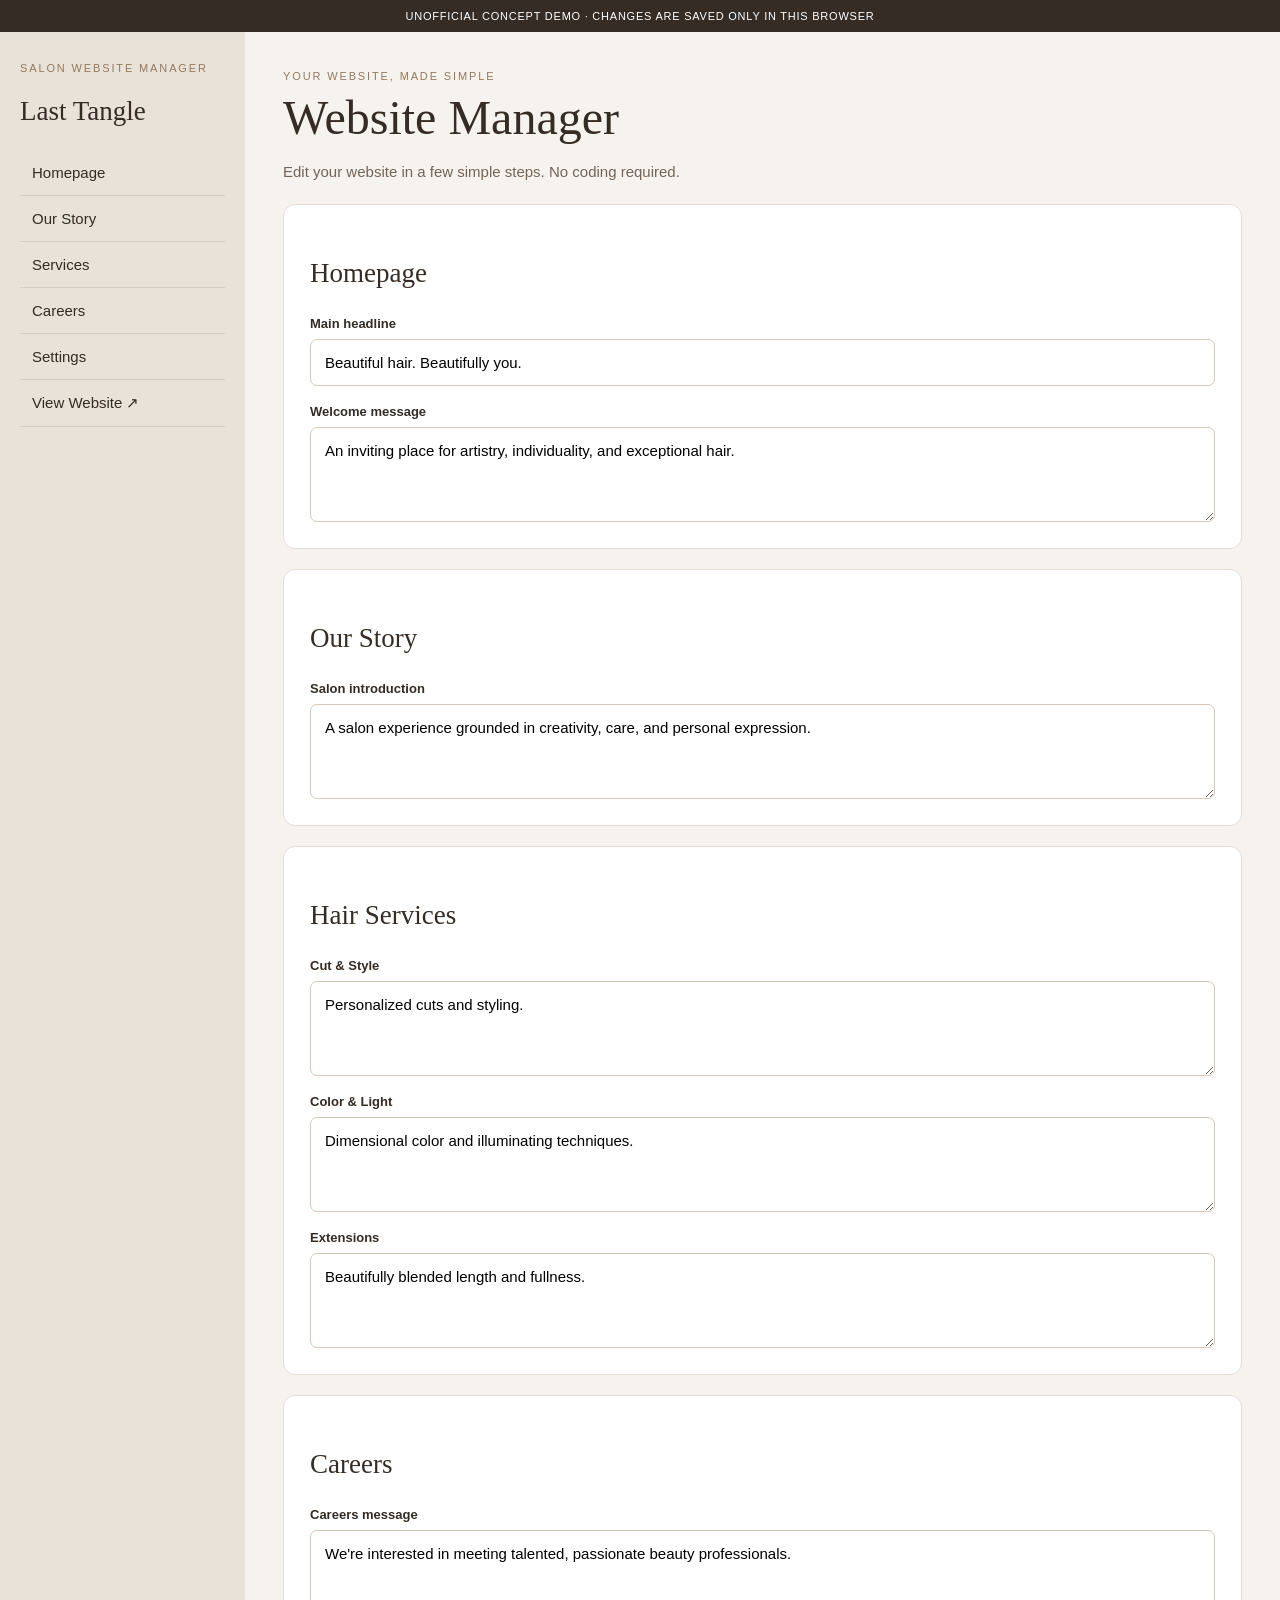
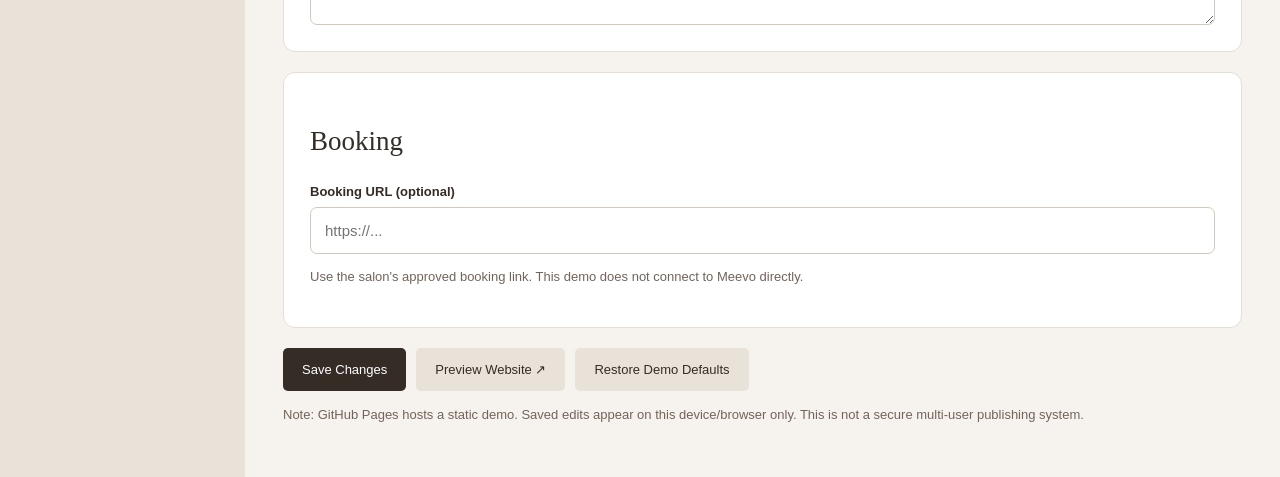
==== dashboard.html @ 89009f9f "Add unofficial Last Tangle concept dashboard.html" ====
<!doctype html><html lang="en"><head><meta charset="utf-8"><meta name="viewport" content="width=device-width,initial-scale=1"><title>Website Manager — Last Tangle Concept</title><style>*{box-sizing:border-box}body{margin:0;background:#f6f3ee;color:#342c25;font:15px Arial,sans-serif}.notice{background:#342c25;color:white;text-align:center;padding:10px;font-size:11px;letter-spacing:.07em}.shell{display:grid;grid-template-columns:245px 1fr;min-height:100vh}aside{background:#e9e2d8;padding:30px 20px}aside h2{font:27px Georgia,serif;font-weight:400}aside a{display:block;padding:14px 12px;color:#342c25;text-decoration:none;border-bottom:1px solid #d7ccbf}main{padding:38px;max-width:1050px;width:100%;margin:auto}h1{font:48px Georgia,serif;font-weight:400;margin:8px 0 12px}h3{font:27px Georgia,serif;font-weight:400}p{line-height:1.6;color:#726459}.eyebrow{font-size:11px;letter-spacing:.17em;text-transform:uppercase;color:#94795e}.card{background:white;padding:26px;margin:20px 0;border:1px solid #e6ded5;border-radius:12px}label{display:block;font-size:13px;font-weight:600;margin:18px 0 8px}input,textarea{display:block;width:100%;border:1px solid #d5c8ba;padding:14px;border-radius:7px;font:15px Arial,sans-serif;background:#fff}textarea{min-height:95px;resize:vertical}button,.btn{border:0;background:#342c25;color:white;padding:14px 19px;border-radius:5px;cursor:pointer;text-decoration:none;display:inline-block;font:13px Arial,sans-serif}button.secondary,.btn.secondary{background:#e9e2d8;color:#342c25}.actions{display:flex;gap:10px;flex-wrap:wrap;margin-top:20px}.status{margin-top:14px;font-size:13px;color:#56724e}.sub{font-size:13px} @media(max-width:750px){.shell{display:block}aside{padding:18px}aside h2{margin:8px 0}aside nav{display:flex;overflow:auto;gap:10px}aside a{white-space:nowrap;border:0;padding:8px}main{padding:24px 16px}h1{font-size:36px}}</style></head><body><div class="notice">UNOFFICIAL CONCEPT DEMO · CHANGES ARE SAVED ONLY IN THIS BROWSER</div><div class="shell"><aside><div class="eyebrow">Salon Website Manager</div><h2>Last Tangle</h2><nav><a href="#home">Homepage</a><a href="#story">Our Story</a><a href="#services">Services</a><a href="#careers">Careers</a><a href="#settings">Settings</a><a href="index.html">View Website ↗</a></nav></aside><main><div class="eyebrow">Your website, made simple</div><h1>Website Manager</h1><p>Edit your website in a few simple steps. No coding required.</p><div class="card" id="home"><h3>Homepage</h3><label for="headline">Main headline</label><input id="headline"><label for="welcome">Welcome message</label><textarea id="welcome"></textarea></div><div class="card" id="story"><h3>Our Story</h3><label for="storyfield">Salon introduction</label><textarea id="storyfield"></textarea></div><div class="card" id="services"><h3>Hair Services</h3><label for="cut">Cut &amp; Style</label><textarea id="cut"></textarea><label for="color">Color &amp; Light</label><textarea id="color"></textarea><label for="extensions">Extensions</label><textarea id="extensions"></textarea></div><div class="card" id="careers"><h3>Careers</h3><label for="careerfield">Careers message</label><textarea id="careerfield"></textarea></div><div class="card" id="settings"><h3>Booking</h3><label for="booking">Booking URL (optional)</label><input id="booking" type="url" placeholder="https://..."><p class="sub">Use the salon's approved booking link. This demo does not connect to Meevo directly.</p></div><div class="actions"><button id="save">Save Changes</button><a class="btn secondary" href="index.html" target="_blank" rel="noopener">Preview Website ↗</a><button class="secondary" id="reset">Restore Demo Defaults</button></div><div class="status" id="status" role="status"></div><p class="sub">Note: GitHub Pages hosts a static demo. Saved edits appear on this device/browser only. This is not a secure multi-user publishing system.</p></main></div><script>const defaults={headline:'Beautiful hair. Beautifully you.',welcome:'An inviting place for artistry, individuality, and exceptional hair.',story:'A salon experience grounded in creativity, care, and personal expression.',cut:'Personalized cuts and styling.',color:'Dimensional color and illuminating techniques.',extensions:'Beautifully blended length and fullness.',careers:"We're interested in meeting talented, passionate beauty professionals.",booking:''};const ids={headline:'headline',welcome:'welcome',story:'storyfield',cut:'cut',color:'color',extensions:'extensions',careers:'careerfield',booking:'booking'};let data;try{data={...defaults,...JSON.parse(localStorage.getItem('lt-concept-v1')||'{}')}}catch(e){data=defaults}function fill(){for(const [k,id] of Object.entries(ids))document.getElementById(id).value=data[k]||''}fill();document.getElementById('save').onclick=()=>{for(const [k,id] of Object.entries(ids))data[k]=document.getElementById(id).value;try{localStorage.setItem('lt-concept-v1',JSON.stringify(data));document.getElementById('status').textContent='Saved on this device. Open Preview Website to see your changes.'}catch(e){document.getElementById('status').textContent='Unable to save: browser storage may be disabled.'}};document.getElementById('reset').onclick=()=>{if(confirm('Restore the original demo text?')){data={...defaults};localStorage.removeItem('lt-concept-v1');fill();document.getElementById('status').textContent='Demo defaults restored.'}}</script></body></html>
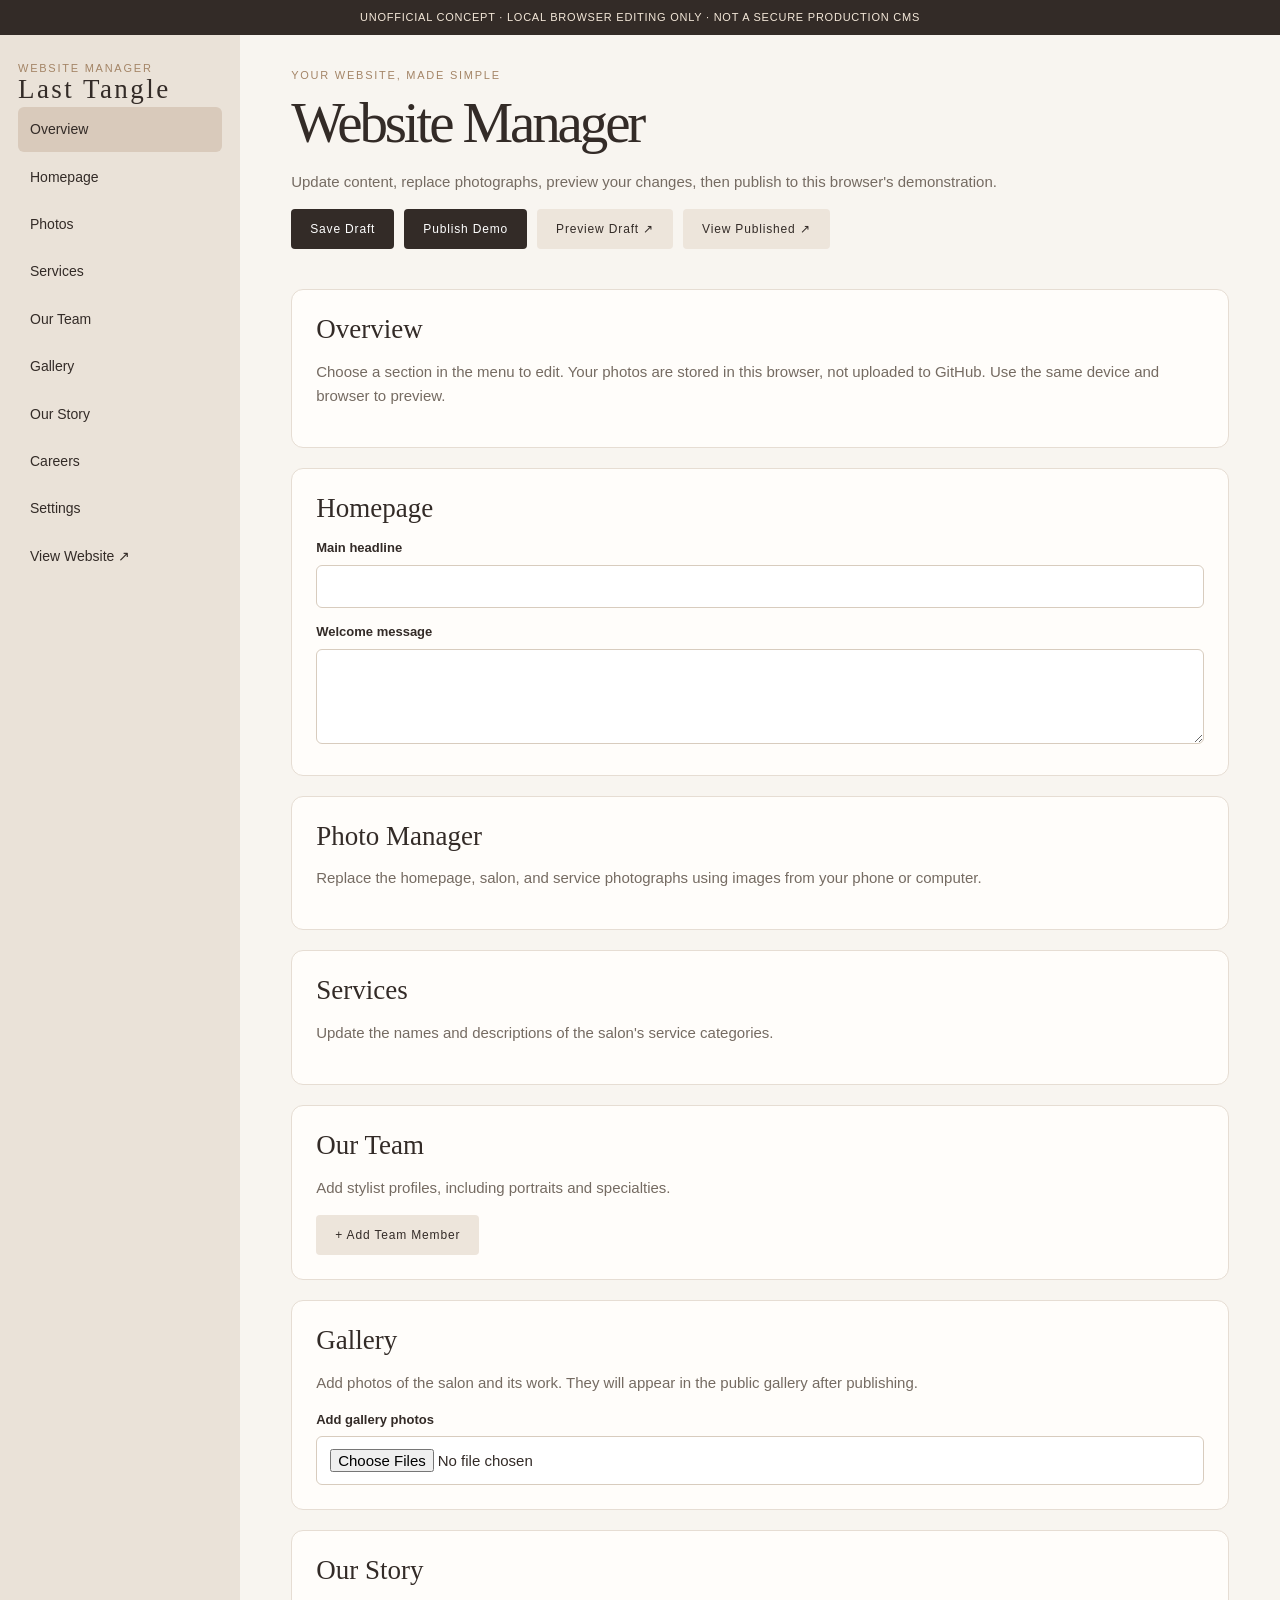
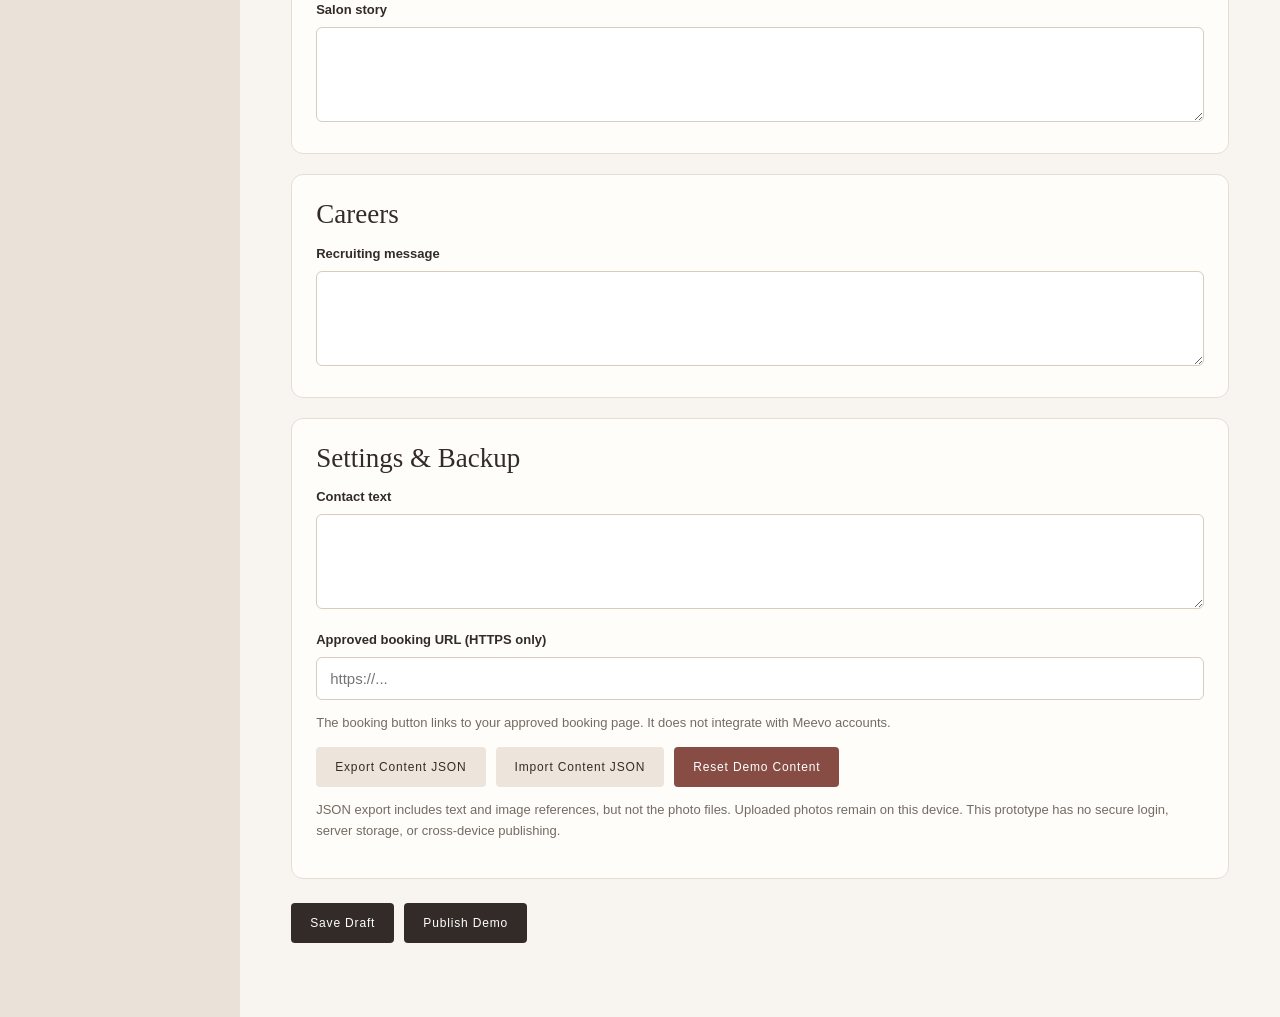
==== commit 6f6e27a8: "Build full website manager interface" ====
--- a/dashboard.html
+++ b/dashboard.html
@@ -1 +1 @@
-<!doctype html><html lang="en"><head><meta charset="utf-8"><meta name="viewport" content="width=device-width,initial-scale=1"><title>Website Manager — Last Tangle Concept</title><style>*{box-sizing:border-box}body{margin:0;background:#f6f3ee;color:#342c25;font:15px Arial,sans-serif}.notice{background:#342c25;color:white;text-align:center;padding:10px;font-size:11px;letter-spacing:.07em}.shell{display:grid;grid-template-columns:245px 1fr;min-height:100vh}aside{background:#e9e2d8;padding:30px 20px}aside h2{font:27px Georgia,serif;font-weight:400}aside a{display:block;padding:14px 12px;color:#342c25;text-decoration:none;border-bottom:1px solid #d7ccbf}main{padding:38px;max-width:1050px;width:100%;margin:auto}h1{font:48px Georgia,serif;font-weight:400;margin:8px 0 12px}h3{font:27px Georgia,serif;font-weight:400}p{line-height:1.6;color:#726459}.eyebrow{font-size:11px;letter-spacing:.17em;text-transform:uppercase;color:#94795e}.card{background:white;padding:26px;margin:20px 0;border:1px solid #e6ded5;border-radius:12px}label{display:block;font-size:13px;font-weight:600;margin:18px 0 8px}input,textarea{display:block;width:100%;border:1px solid #d5c8ba;padding:14px;border-radius:7px;font:15px Arial,sans-serif;background:#fff}textarea{min-height:95px;resize:vertical}button,.btn{border:0;background:#342c25;color:white;padding:14px 19px;border-radius:5px;cursor:pointer;text-decoration:none;display:inline-block;font:13px Arial,sans-serif}button.secondary,.btn.secondary{background:#e9e2d8;color:#342c25}.actions{display:flex;gap:10px;flex-wrap:wrap;margin-top:20px}.status{margin-top:14px;font-size:13px;color:#56724e}.sub{font-size:13px} @media(max-width:750px){.shell{display:block}aside{padding:18px}aside h2{margin:8px 0}aside nav{display:flex;overflow:auto;gap:10px}aside a{white-space:nowrap;border:0;padding:8px}main{padding:24px 16px}h1{font-size:36px}}</style></head><body><div class="notice">UNOFFICIAL CONCEPT DEMO · CHANGES ARE SAVED ONLY IN THIS BROWSER</div><div class="shell"><aside><div class="eyebrow">Salon Website Manager</div><h2>Last Tangle</h2><nav><a href="#home">Homepage</a><a href="#story">Our Story</a><a href="#services">Services</a><a href="#careers">Careers</a><a href="#settings">Settings</a><a href="index.html">View Website ↗</a></nav></aside><main><div class="eyebrow">Your website, made simple</div><h1>Website Manager</h1><p>Edit your website in a few simple steps. No coding required.</p><div class="card" id="home"><h3>Homepage</h3><label for="headline">Main headline</label><input id="headline"><label for="welcome">Welcome message</label><textarea id="welcome"></textarea></div><div class="card" id="story"><h3>Our Story</h3><label for="storyfield">Salon introduction</label><textarea id="storyfield"></textarea></div><div class="card" id="services"><h3>Hair Services</h3><label for="cut">Cut &amp; Style</label><textarea id="cut"></textarea><label for="color">Color &amp; Light</label><textarea id="color"></textarea><label for="extensions">Extensions</label><textarea id="extensions"></textarea></div><div class="card" id="careers"><h3>Careers</h3><label for="careerfield">Careers message</label><textarea id="careerfield"></textarea></div><div class="card" id="settings"><h3>Booking</h3><label for="booking">Booking URL (optional)</label><input id="booking" type="url" placeholder="https://..."><p class="sub">Use the salon's approved booking link. This demo does not connect to Meevo directly.</p></div><div class="actions"><button id="save">Save Changes</button><a class="btn secondary" href="index.html" target="_blank" rel="noopener">Preview Website ↗</a><button class="secondary" id="reset">Restore Demo Defaults</button></div><div class="status" id="status" role="status"></div><p class="sub">Note: GitHub Pages hosts a static demo. Saved edits appear on this device/browser only. This is not a secure multi-user publishing system.</p></main></div><script>const defaults={headline:'Beautiful hair. Beautifully you.',welcome:'An inviting place for artistry, individuality, and exceptional hair.',story:'A salon experience grounded in creativity, care, and personal expression.',cut:'Personalized cuts and styling.',color:'Dimensional color and illuminating techniques.',extensions:'Beautifully blended length and fullness.',careers:"We're interested in meeting talented, passionate beauty professionals.",booking:''};const ids={headline:'headline',welcome:'welcome',story:'storyfield',cut:'cut',color:'color',extensions:'extensions',careers:'careerfield',booking:'booking'};let data;try{data={...defaults,...JSON.parse(localStorage.getItem('lt-concept-v1')||'{}')}}catch(e){data=defaults}function fill(){for(const [k,id] of Object.entries(ids))document.getElementById(id).value=data[k]||''}fill();document.getElementById('save').onclick=()=>{for(const [k,id] of Object.entries(ids))data[k]=document.getElementById(id).value;try{localStorage.setItem('lt-concept-v1',JSON.stringify(data));document.getElementById('status').textContent='Saved on this device. Open Preview Website to see your changes.'}catch(e){document.getElementById('status').textContent='Unable to save: browser storage may be disabled.'}};document.getElementById('reset').onclick=()=>{if(confirm('Restore the original demo text?')){data={...defaults};localStorage.removeItem('lt-concept-v1');fill();document.getElementById('status').textContent='Demo defaults restored.'}}</script></body></html>+<!doctype html><html lang="en"><head><meta charset="utf-8"><meta name="viewport" content="width=device-width,initial-scale=1"><title>Salon Website Manager — Unofficial Concept</title><link rel="stylesheet" href="styles.css"></head><body><div class="notice">UNOFFICIAL CONCEPT · LOCAL BROWSER EDITING ONLY · NOT A SECURE PRODUCTION CMS</div><div class="app"><aside class="sidebar"><div class="tag">Website Manager</div><div class="brand">Last Tangle</div><nav id="nav"><a href="#overview" class="active">Overview</a><a href="#homepage">Homepage</a><a href="#photos">Photos</a><a href="#services">Services</a><a href="#team">Our Team</a><a href="#gallery">Gallery</a><a href="#story">Our Story</a><a href="#careers">Careers</a><a href="#settings">Settings</a><a href="index.html">View Website ↗</a></nav></aside><main class="workspace"><div class="tag">Your website, made simple</div><h1 style="font-size:clamp(34px,5vw,57px);margin:10px 0">Website Manager</h1><p>Update content, replace photographs, preview your changes, then publish to this browser's demonstration.</p><div class="toolbar"><button id="save">Save Draft</button><button id="publish">Publish Demo</button><a class="btn light" href="index.html?draft=1" target="_blank" rel="noopener">Preview Draft ↗</a><a class="btn light" href="index.html" target="_blank" rel="noopener">View Published ↗</a></div><div id="status" class="status" role="status" aria-live="polite"></div><section id="overview" class="panel"><h3>Overview</h3><p>Choose a section in the menu to edit. Your photos are stored in this browser, not uploaded to GitHub. Use the same device and browser to preview.</p><div class="toolbar"><span class="tag" id="teamcount"></span><span class="tag" id="gallerycount"></span><span class="tag" id="photocount"></span></div></section><section id="homepage" class="panel"><h3>Homepage</h3><label for="headline">Main headline</label><input id="headline"><label for="welcome">Welcome message</label><textarea id="welcome"></textarea></section><section id="photos" class="panel"><h3>Photo Manager</h3><p>Replace the homepage, salon, and service photographs using images from your phone or computer.</p><div id="photo-slots" class="photo-grid"></div></section><section id="services" class="panel"><h3>Services</h3><p>Update the names and descriptions of the salon's service categories.</p><div id="service-editor"></div></section><section id="team" class="panel"><h3>Our Team</h3><p>Add stylist profiles, including portraits and specialties.</p><div id="team-editor"></div><button class="light" id="addteam">+ Add Team Member</button></section><section id="gallery" class="panel"><h3>Gallery</h3><p>Add photos of the salon and its work. They will appear in the public gallery after publishing.</p><div id="gallery-editor"></div><label for="galleryupload">Add gallery photos</label><input id="galleryupload" type="file" accept="image/*" multiple></section><section id="story" class="panel"><h3>Our Story</h3><label for="storyfield">Salon story</label><textarea id="storyfield"></textarea></section><section id="careers" class="panel"><h3>Careers</h3><label for="careerfield">Recruiting message</label><textarea id="careerfield"></textarea></section><section id="settings" class="panel"><h3>Settings &amp; Backup</h3><label for="contact">Contact text</label><textarea id="contact"></textarea><label for="booking">Approved booking URL (HTTPS only)</label><input id="booking" type="url" placeholder="https://..."><p class="muted">The booking button links to your approved booking page. It does not integrate with Meevo accounts.</p><div class="toolbar"><button class="light" id="export">Export Content JSON</button><label for="importfile" style="margin:0" class="btn light">Import Content JSON</label><input id="importfile" type="file" accept=".json,application/json" style="display:none"><button class="danger" id="reset">Reset Demo Content</button></div><p class="muted">JSON export includes text and image references, but not the photo files. Uploaded photos remain on this device. This prototype has no secure login, server storage, or cross-device publishing.</p></section><div class="toolbar" style="margin:24px 0 40px"><button id="savebottom">Save Draft</button><button id="publishbottom">Publish Demo</button></div></main></div><script src="site-data.js"></script><script src="dashboard-app.js"></script></body></html>
--- a/styles.css
+++ b/styles.css
@@ -0,0 +1 @@
+:root{--ink:#332b27;--muted:#756b62;--bg:#f8f5f0;--paper:#fffdfa;--line:#e6ddd3;--bronze:#a48567}*{box-sizing:border-box}body{margin:0;background:var(--bg);color:var(--ink);font:15px/1.6 Arial,sans-serif}h1,h2,h3,.brand{font-family:Georgia,serif;font-weight:400;line-height:1.14}h1{font-size:clamp(40px,7vw,86px);letter-spacing:-.055em}h2{font-size:clamp(32px,5vw,55px);letter-spacing:-.04em}h3{font-size:27px}p{color:var(--muted)}a{color:inherit}.tag{font:11px Arial,sans-serif;letter-spacing:.16em;text-transform:uppercase;color:var(--bronze)}.notice{background:var(--ink);color:#f4e8d9;text-align:center;padding:9px 15px;font:11px/1.5 Arial,sans-serif;letter-spacing:.07em}.btn,button{border:0;border-radius:4px;background:var(--ink);color:white;padding:13px 19px;font:12px Arial,sans-serif;letter-spacing:.07em;cursor:pointer;text-decoration:none;display:inline-block}.btn.light,button.light{background:#ede5db;color:var(--ink)}button.danger{background:#874d45}button:focus-visible,a:focus-visible,input:focus-visible,textarea:focus-visible{outline:3px solid #b48c65;outline-offset:2px}input,textarea,select{width:100%;border:1px solid #d8ccbe;border-radius:6px;padding:12px 13px;background:#fff;color:var(--ink);font:15px Arial,sans-serif}textarea{min-height:95px;resize:vertical}label{display:block;font-weight:600;font-size:13px;margin:14px 0 6px}.sitehead{display:flex;justify-content:space-between;align-items:center;padding:21px 6%;gap:18px;border-bottom:1px solid var(--line)}.brand{font-size:27px;letter-spacing:.09em;text-decoration:none}.sitehead nav{display:flex;gap:19px;flex-wrap:wrap;font-size:12px}.sitehead nav a{text-decoration:none}.hero{min-height:560px;position:relative;display:flex;align-items:center;justify-content:center;text-align:center;padding:70px 7%;background:linear-gradient(120deg,#dfd2c1,#f4ede4)}.hero.hasphoto{color:white;background-position:center;background-size:cover}.hero.hasphoto:before{content:'';position:absolute;inset:0;background:#0006}.hero-inner{position:relative;z-index:1;max-width:850px}.hero.hasphoto p,.hero.hasphoto .tag{color:white}.hero p{max-width:600px;margin:0 auto 28px}.site-section{padding:75px 8%}.site-section.alt{background:#eee7de}.service-grid,.team-grid,.gallery-grid{display:grid;grid-template-columns:repeat(3,minmax(0,1fr));gap:20px;margin-top:30px}.service,.person,.gallerypic{background:#eee5db;overflow:hidden}.service img,.person img,.gallerypic img{display:block;width:100%;height:280px;object-fit:cover}.service .body,.person .body{padding:24px}.service h3,.person h3{margin:0 0 10px}.gallerypic img{height:230px}.empty-photo{height:280px;display:grid;place-items:center;background:linear-gradient(135deg,#e7dcd0,#d5c6b6);font-family:Georgia,serif;font-size:23px;color:#6d5c4b}.foot{background:var(--ink);color:white;padding:40px 8%;display:flex;justify-content:space-between;gap:25px;flex-wrap:wrap}.foot p{color:#e0d4c6}.app{display:grid;grid-template-columns:240px minmax(0,1fr);min-height:100vh}.sidebar{background:#eae2d8;padding:27px 18px}.sidebar nav a{display:block;padding:11px 12px;text-decoration:none;border-radius:6px;margin:3px 0;font-size:14px}.sidebar nav a:hover,.sidebar nav a.active{background:#d9cabb}.workspace{padding:34px clamp(16px,4vw,55px);max-width:1100px;width:100%;margin:auto}.panel{background:var(--paper);border:1px solid var(--line);border-radius:12px;padding:24px;margin:20px 0}.panel h3{margin:0 0 14px}.muted{font-size:13px;color:var(--muted)}.formgrid{display:grid;grid-template-columns:repeat(2,minmax(0,1fr));gap:0 18px}.toolbar{display:flex;flex-wrap:wrap;gap:10px;align-items:center}.photo-grid{display:grid;grid-template-columns:repeat(2,minmax(0,1fr));gap:18px}.photo-slot{border:1px solid var(--line);border-radius:9px;padding:14px}.photo-slot img{width:100%;height:160px;object-fit:cover;border-radius:5px}.photo-slot .placeholder{height:160px;display:grid;place-items:center;background:#eee6dd;border-radius:5px;color:var(--muted)}.photo-slot input[type=file]{font-size:12px;padding:8px}.item{border:1px solid var(--line);border-radius:8px;padding:16px;margin:12px 0}.status{font-size:13px;min-height:20px;color:#396747}.tabs{display:flex;gap:9px;flex-wrap:wrap;margin:20px 0}.tabs button{background:#e8dfd4;color:var(--ink)}.tabs button.active{background:var(--ink);color:white}.hidden{display:none!important}.previewbar{padding:10px;text-align:center;background:#e9d7bc;font:12px Arial,sans-serif}.checkboxrow{display:flex;align-items:center;gap:8px}.checkboxrow input{width:auto}@media(max-width:750px){.app{display:block}.sidebar{padding:14px}.sidebar .brand{font-size:22px}.sidebar nav{display:flex;overflow:auto;gap:3px}.sidebar nav a{white-space:nowrap;font-size:12px}.workspace{padding:22px 15px}.formgrid,.photo-grid,.service-grid,.team-grid,.gallery-grid{grid-template-columns:1fr}.sitehead{align-items:flex-start;flex-direction:column}.hero{min-height:470px}.site-section{padding:50px 6%}}
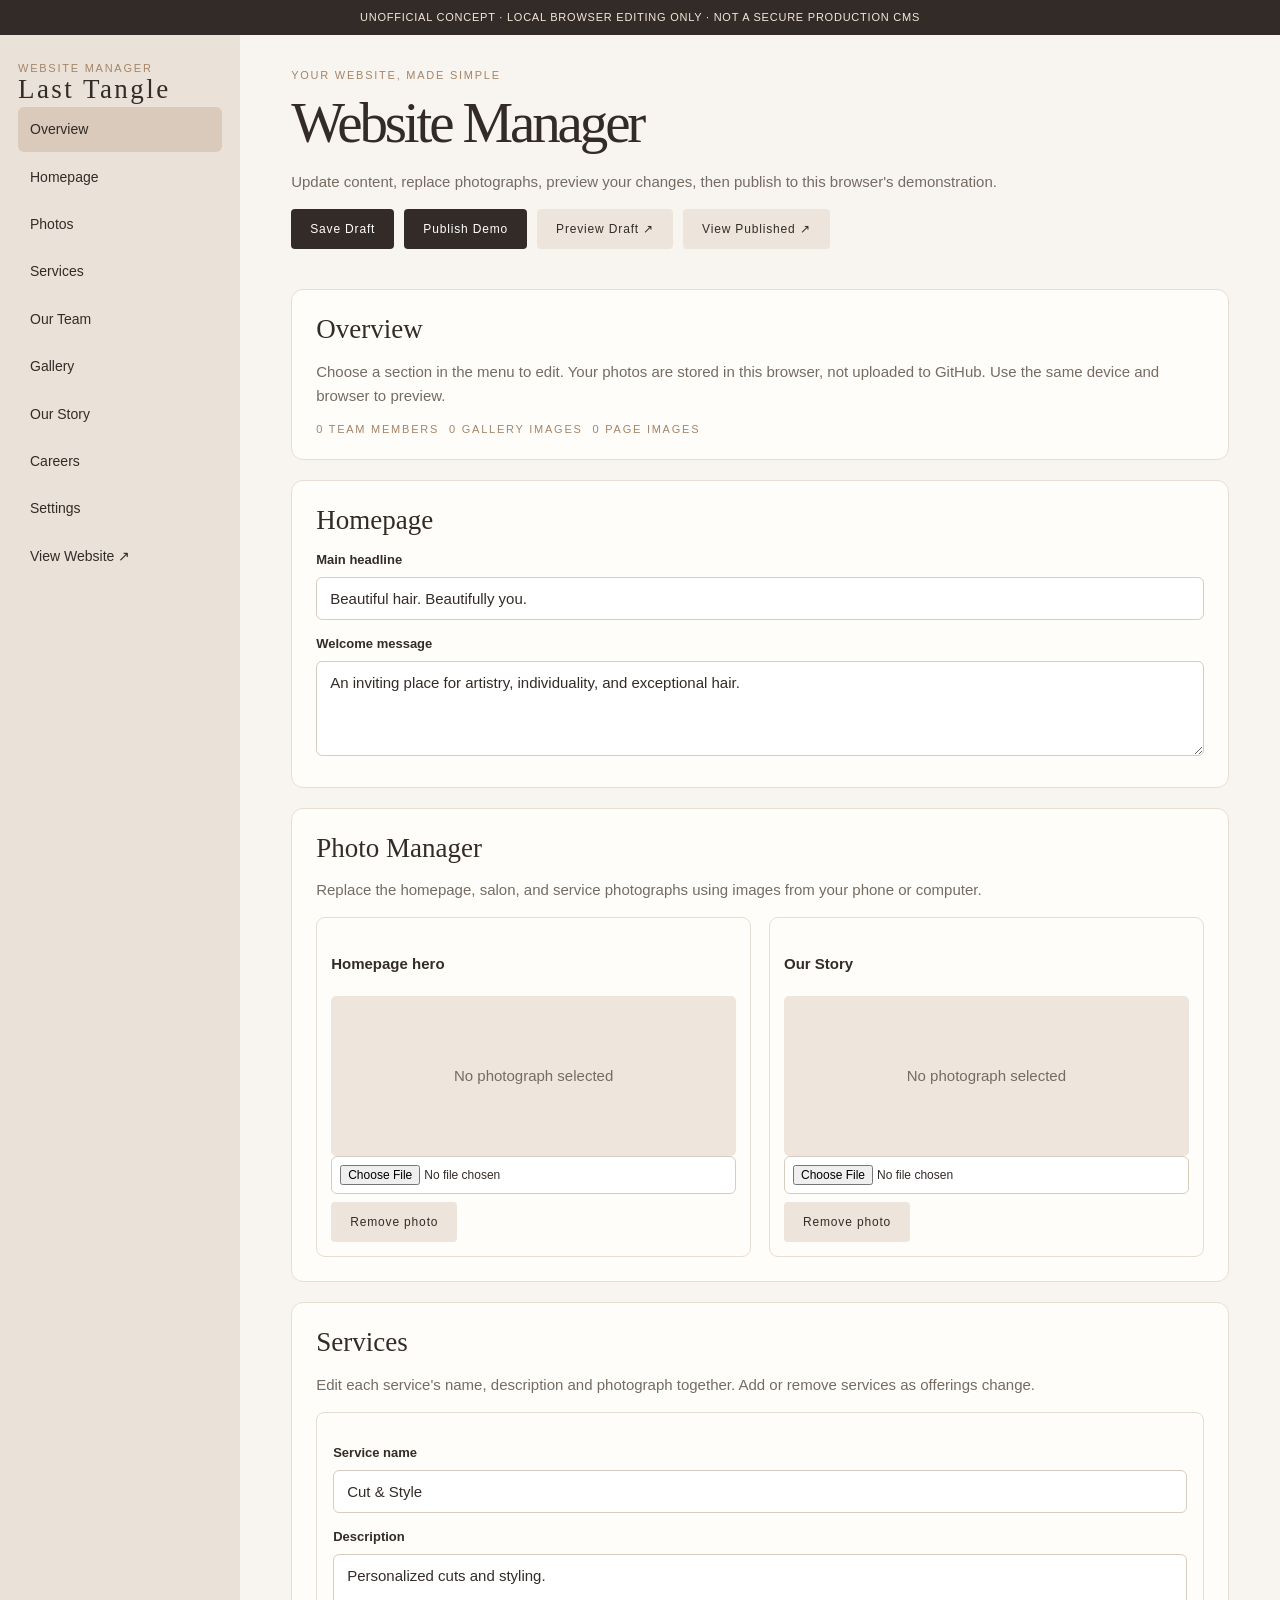
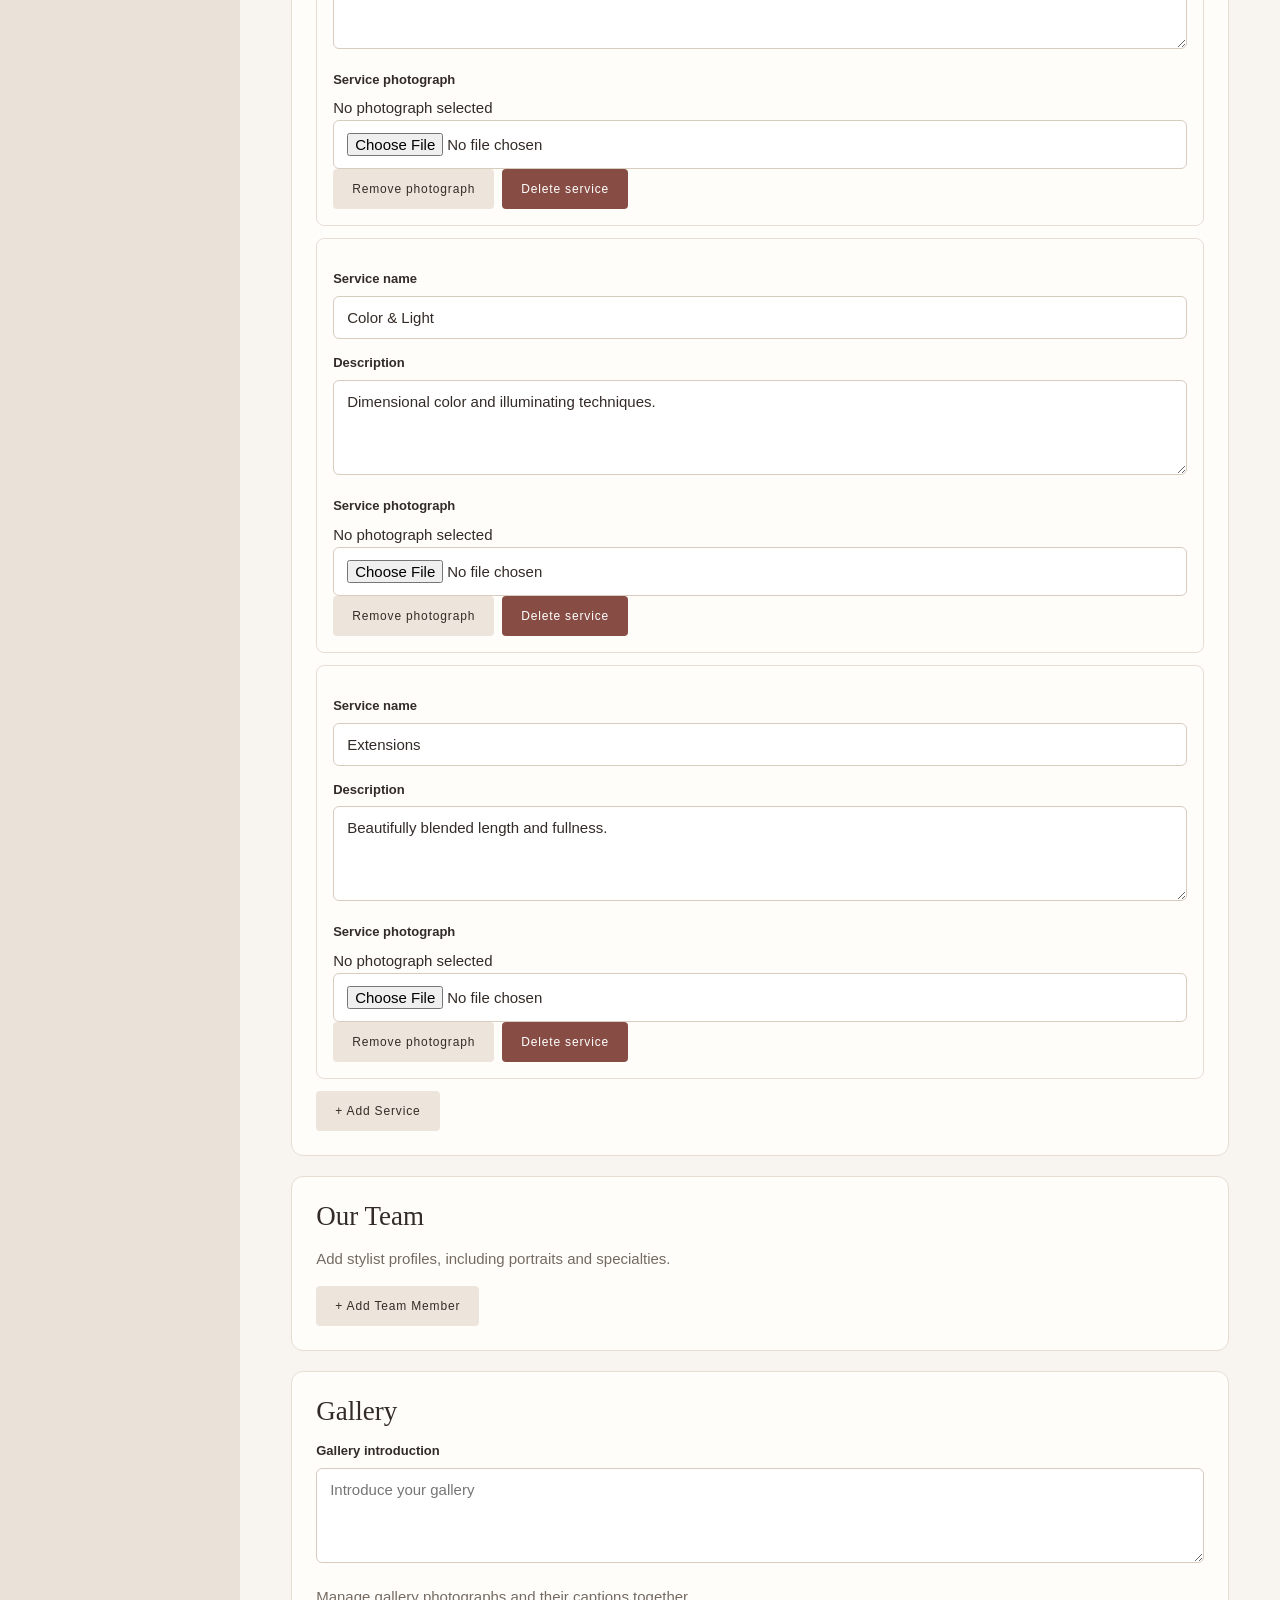
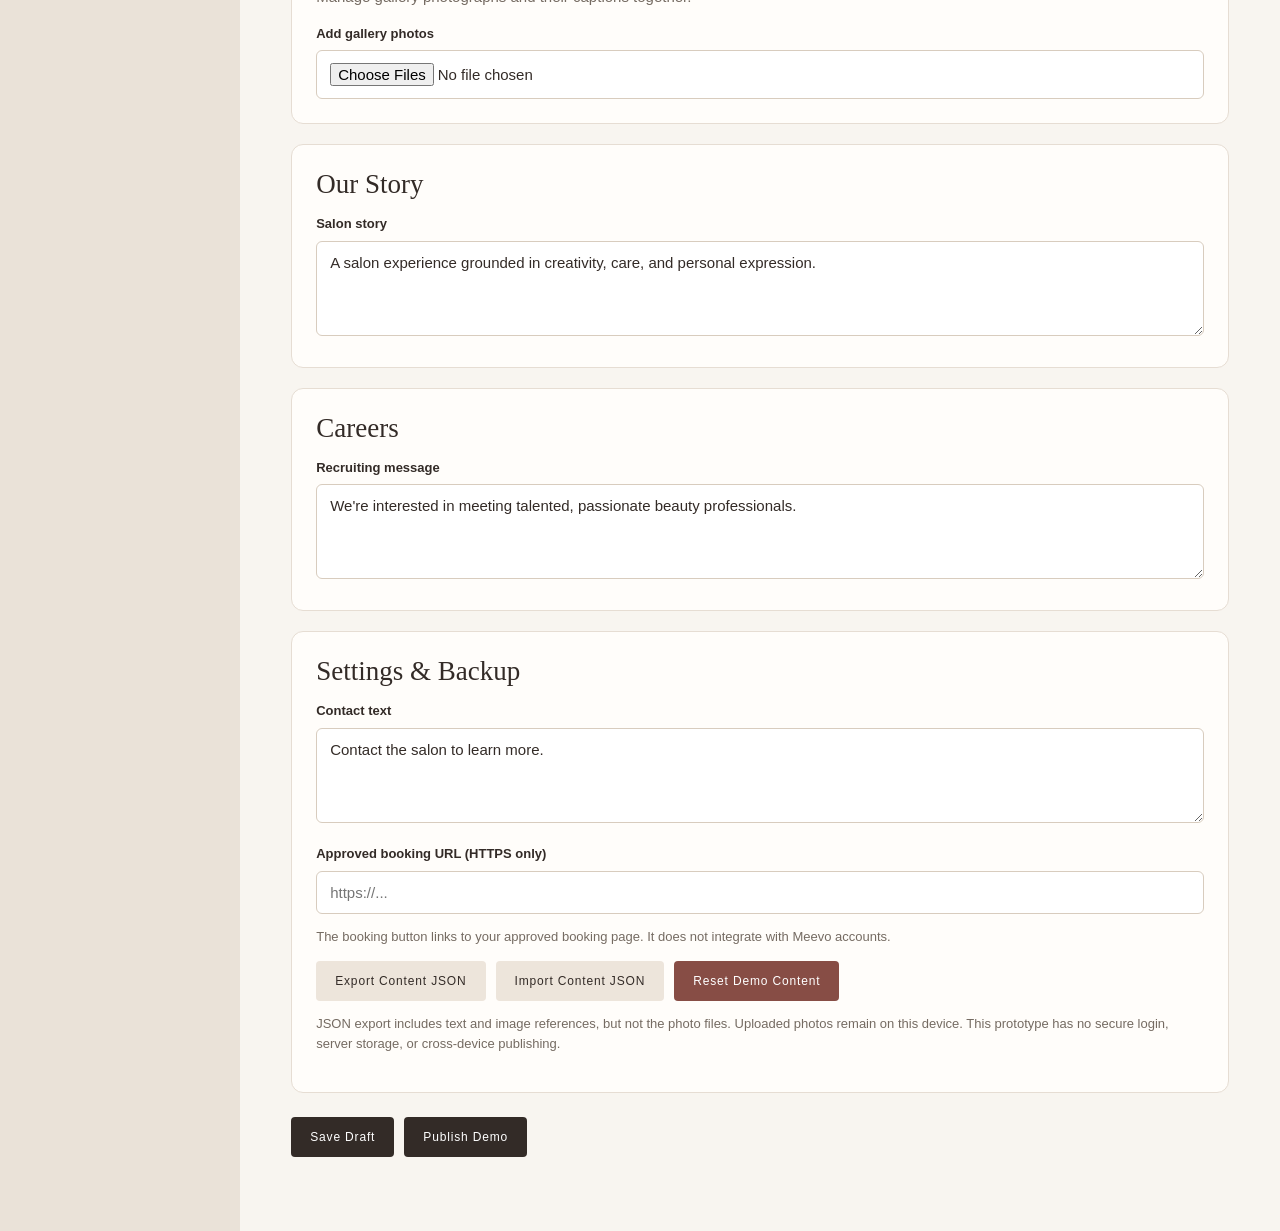
==== commit cabb44fc: "Make editor sections correspond to website and expose add service control" ====
--- a/dashboard.html
+++ b/dashboard.html
@@ -1 +1 @@
-<!doctype html><html lang="en"><head><meta charset="utf-8"><meta name="viewport" content="width=device-width,initial-scale=1"><title>Salon Website Manager — Unofficial Concept</title><link rel="stylesheet" href="styles.css"></head><body><div class="notice">UNOFFICIAL CONCEPT · LOCAL BROWSER EDITING ONLY · NOT A SECURE PRODUCTION CMS</div><div class="app"><aside class="sidebar"><div class="tag">Website Manager</div><div class="brand">Last Tangle</div><nav id="nav"><a href="#overview" class="active">Overview</a><a href="#homepage">Homepage</a><a href="#photos">Photos</a><a href="#services">Services</a><a href="#team">Our Team</a><a href="#gallery">Gallery</a><a href="#story">Our Story</a><a href="#careers">Careers</a><a href="#settings">Settings</a><a href="index.html">View Website ↗</a></nav></aside><main class="workspace"><div class="tag">Your website, made simple</div><h1 style="font-size:clamp(34px,5vw,57px);margin:10px 0">Website Manager</h1><p>Update content, replace photographs, preview your changes, then publish to this browser's demonstration.</p><div class="toolbar"><button id="save">Save Draft</button><button id="publish">Publish Demo</button><a class="btn light" href="index.html?draft=1" target="_blank" rel="noopener">Preview Draft ↗</a><a class="btn light" href="index.html" target="_blank" rel="noopener">View Published ↗</a></div><div id="status" class="status" role="status" aria-live="polite"></div><section id="overview" class="panel"><h3>Overview</h3><p>Choose a section in the menu to edit. Your photos are stored in this browser, not uploaded to GitHub. Use the same device and browser to preview.</p><div class="toolbar"><span class="tag" id="teamcount"></span><span class="tag" id="gallerycount"></span><span class="tag" id="photocount"></span></div></section><section id="homepage" class="panel"><h3>Homepage</h3><label for="headline">Main headline</label><input id="headline"><label for="welcome">Welcome message</label><textarea id="welcome"></textarea></section><section id="photos" class="panel"><h3>Photo Manager</h3><p>Replace the homepage, salon, and service photographs using images from your phone or computer.</p><div id="photo-slots" class="photo-grid"></div></section><section id="services" class="panel"><h3>Services</h3><p>Update the names and descriptions of the salon's service categories.</p><div id="service-editor"></div></section><section id="team" class="panel"><h3>Our Team</h3><p>Add stylist profiles, including portraits and specialties.</p><div id="team-editor"></div><button class="light" id="addteam">+ Add Team Member</button></section><section id="gallery" class="panel"><h3>Gallery</h3><p>Add photos of the salon and its work. They will appear in the public gallery after publishing.</p><div id="gallery-editor"></div><label for="galleryupload">Add gallery photos</label><input id="galleryupload" type="file" accept="image/*" multiple></section><section id="story" class="panel"><h3>Our Story</h3><label for="storyfield">Salon story</label><textarea id="storyfield"></textarea></section><section id="careers" class="panel"><h3>Careers</h3><label for="careerfield">Recruiting message</label><textarea id="careerfield"></textarea></section><section id="settings" class="panel"><h3>Settings &amp; Backup</h3><label for="contact">Contact text</label><textarea id="contact"></textarea><label for="booking">Approved booking URL (HTTPS only)</label><input id="booking" type="url" placeholder="https://..."><p class="muted">The booking button links to your approved booking page. It does not integrate with Meevo accounts.</p><div class="toolbar"><button class="light" id="export">Export Content JSON</button><label for="importfile" style="margin:0" class="btn light">Import Content JSON</label><input id="importfile" type="file" accept=".json,application/json" style="display:none"><button class="danger" id="reset">Reset Demo Content</button></div><p class="muted">JSON export includes text and image references, but not the photo files. Uploaded photos remain on this device. This prototype has no secure login, server storage, or cross-device publishing.</p></section><div class="toolbar" style="margin:24px 0 40px"><button id="savebottom">Save Draft</button><button id="publishbottom">Publish Demo</button></div></main></div><script src="site-data.js"></script><script src="dashboard-app.js"></script></body></html>+<!doctype html><html lang="en"><head><meta charset="utf-8"><meta name="viewport" content="width=device-width,initial-scale=1"><title>Salon Website Manager — Unofficial Concept</title><link rel="stylesheet" href="styles.css"></head><body><div class="notice">UNOFFICIAL CONCEPT · LOCAL BROWSER EDITING ONLY · NOT A SECURE PRODUCTION CMS</div><div class="app"><aside class="sidebar"><div class="tag">Website Manager</div><div class="brand">Last Tangle</div><nav id="nav"><a href="#overview" class="active">Overview</a><a href="#homepage">Homepage</a><a href="#photos">Photos</a><a href="#services">Services</a><a href="#team">Our Team</a><a href="#gallery">Gallery</a><a href="#story">Our Story</a><a href="#careers">Careers</a><a href="#settings">Settings</a><a href="index.html">View Website ↗</a></nav></aside><main class="workspace"><div class="tag">Your website, made simple</div><h1 style="font-size:clamp(34px,5vw,57px);margin:10px 0">Website Manager</h1><p>Update content, replace photographs, preview your changes, then publish to this browser's demonstration.</p><div class="toolbar"><button id="save">Save Draft</button><button id="publish">Publish Demo</button><a class="btn light" href="index.html?draft=1" target="_blank" rel="noopener">Preview Draft ↗</a><a class="btn light" href="index.html" target="_blank" rel="noopener">View Published ↗</a></div><div id="status" class="status" role="status" aria-live="polite"></div><section id="overview" class="panel"><h3>Overview</h3><p>Choose a section in the menu to edit. Your photos are stored in this browser, not uploaded to GitHub. Use the same device and browser to preview.</p><div class="toolbar"><span class="tag" id="teamcount"></span><span class="tag" id="gallerycount"></span><span class="tag" id="photocount"></span></div></section><section id="homepage" class="panel"><h3>Homepage</h3><label for="headline">Main headline</label><input id="headline"><label for="welcome">Welcome message</label><textarea id="welcome"></textarea></section><section id="photos" class="panel"><h3>Photo Manager</h3><p>Replace the homepage, salon, and service photographs using images from your phone or computer.</p><div id="photo-slots" class="photo-grid"></div></section><section id="services" class="panel"><h3>Services</h3><p>Edit each service's name, description and photograph together. Add or remove services as offerings change.</p><div id="service-editor"></div><button class="light" id="addservice">+ Add Service</button></section><section id="team" class="panel"><h3>Our Team</h3><p>Add stylist profiles, including portraits and specialties.</p><div id="team-editor"></div><button class="light" id="addteam">+ Add Team Member</button></section><section id="gallery" class="panel"><h3>Gallery</h3><label for="gallerydescription">Gallery introduction</label><textarea id="gallerydescription" placeholder="Introduce your gallery"></textarea><p>Manage gallery photographs and their captions together.</p><div id="gallery-editor"></div><label for="galleryupload">Add gallery photos</label><input id="galleryupload" type="file" accept="image/*" multiple></section><section id="story" class="panel"><h3>Our Story</h3><label for="storyfield">Salon story</label><textarea id="storyfield"></textarea></section><section id="careers" class="panel"><h3>Careers</h3><label for="careerfield">Recruiting message</label><textarea id="careerfield"></textarea></section><section id="settings" class="panel"><h3>Settings &amp; Backup</h3><label for="contact">Contact text</label><textarea id="contact"></textarea><label for="booking">Approved booking URL (HTTPS only)</label><input id="booking" type="url" placeholder="https://..."><p class="muted">The booking button links to your approved booking page. It does not integrate with Meevo accounts.</p><div class="toolbar"><button class="light" id="export">Export Content JSON</button><label for="importfile" style="margin:0" class="btn light">Import Content JSON</label><input id="importfile" type="file" accept=".json,application/json" style="display:none"><button class="danger" id="reset">Reset Demo Content</button></div><p class="muted">JSON export includes text and image references, but not the photo files. Uploaded photos remain on this device. This prototype has no secure login, server storage, or cross-device publishing.</p></section><div class="toolbar" style="margin:24px 0 40px"><button id="savebottom">Save Draft</button><button id="publishbottom">Publish Demo</button></div></main></div><script src="site-data.js"></script><script src="dashboard-app.js"></script></body></html>
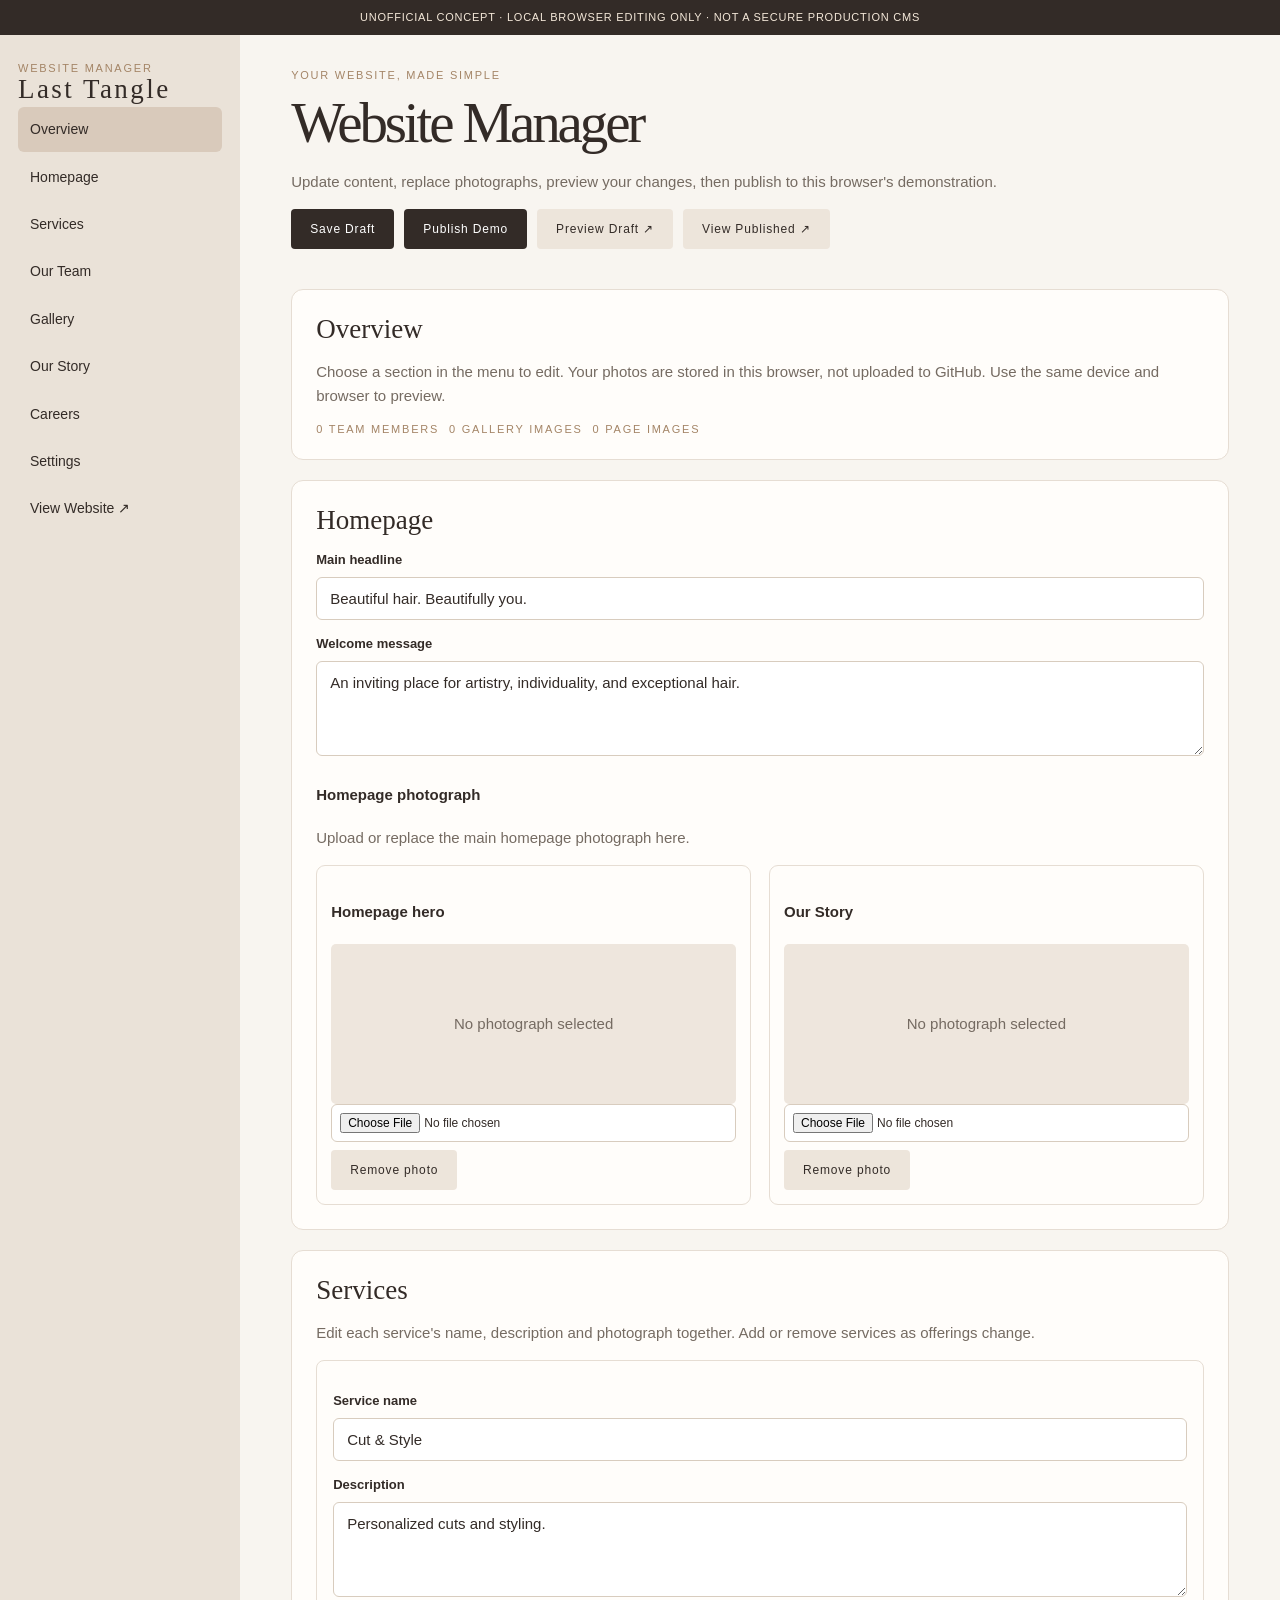
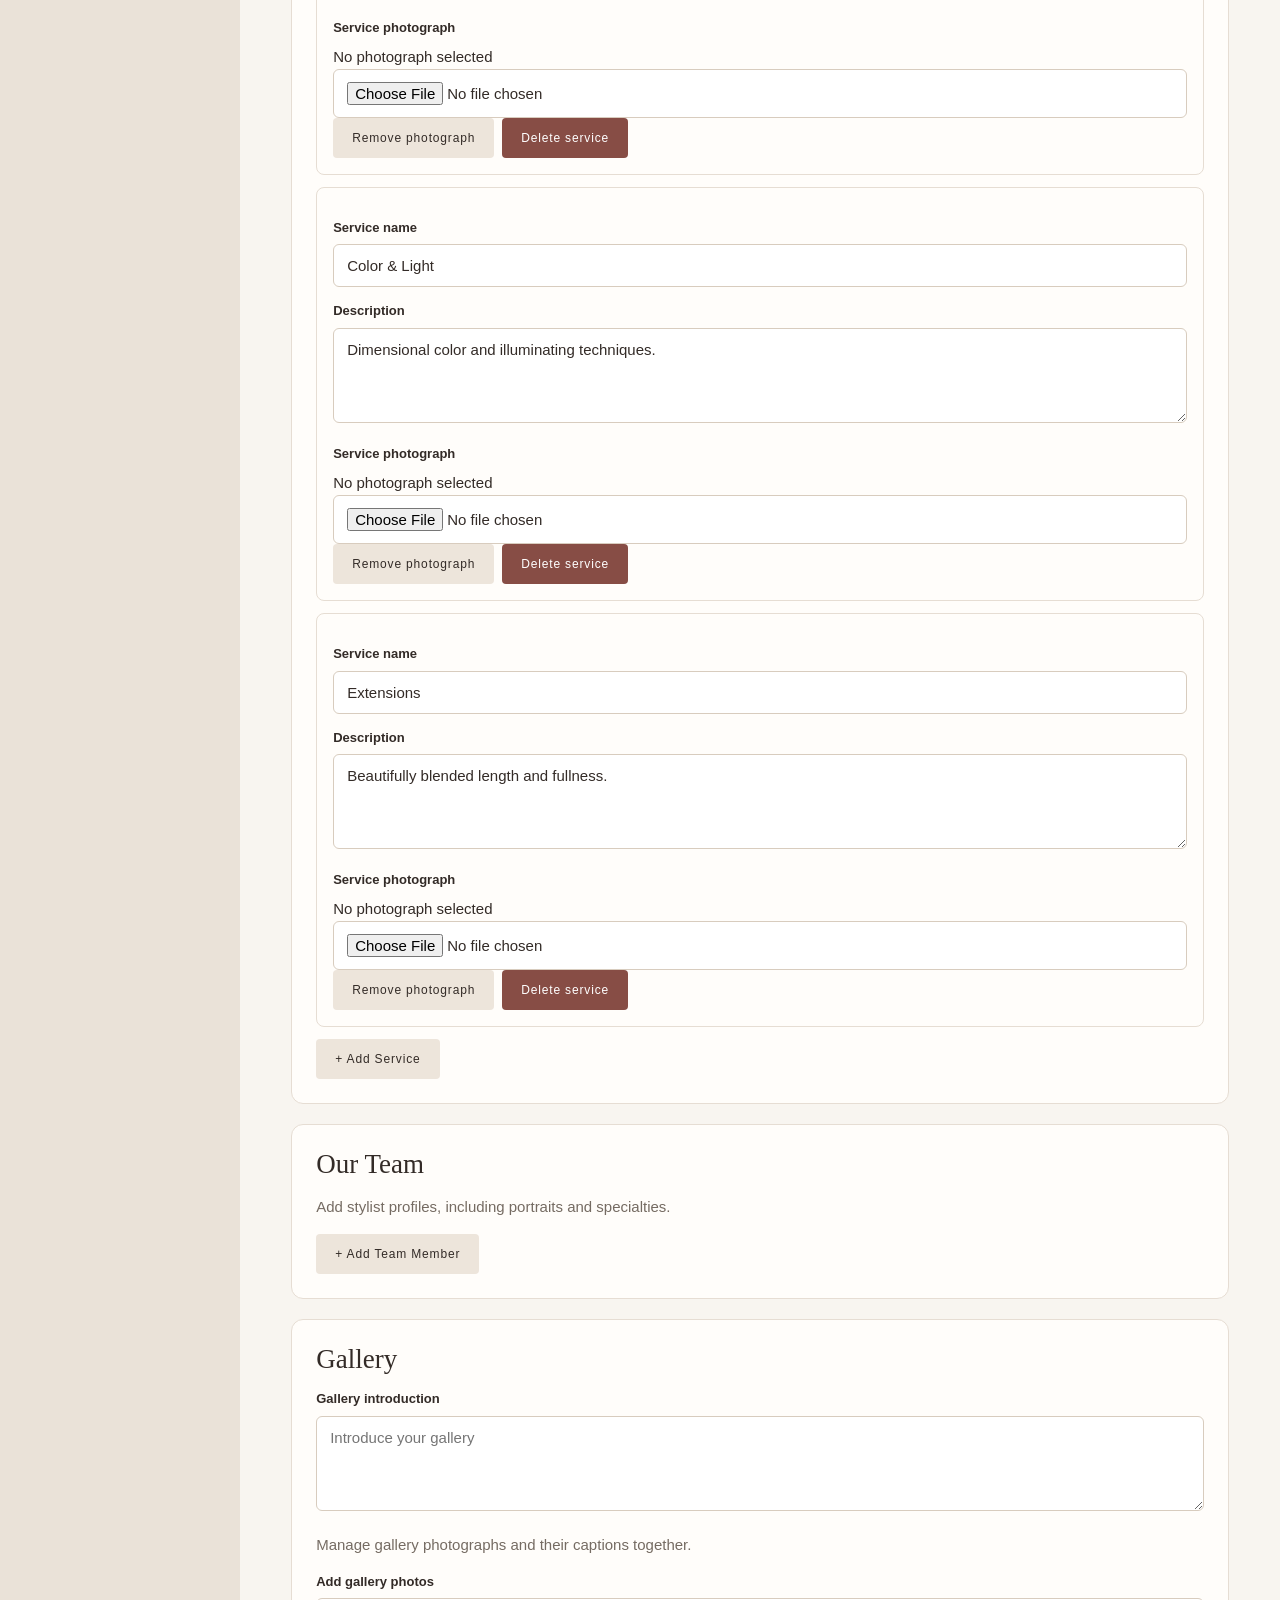
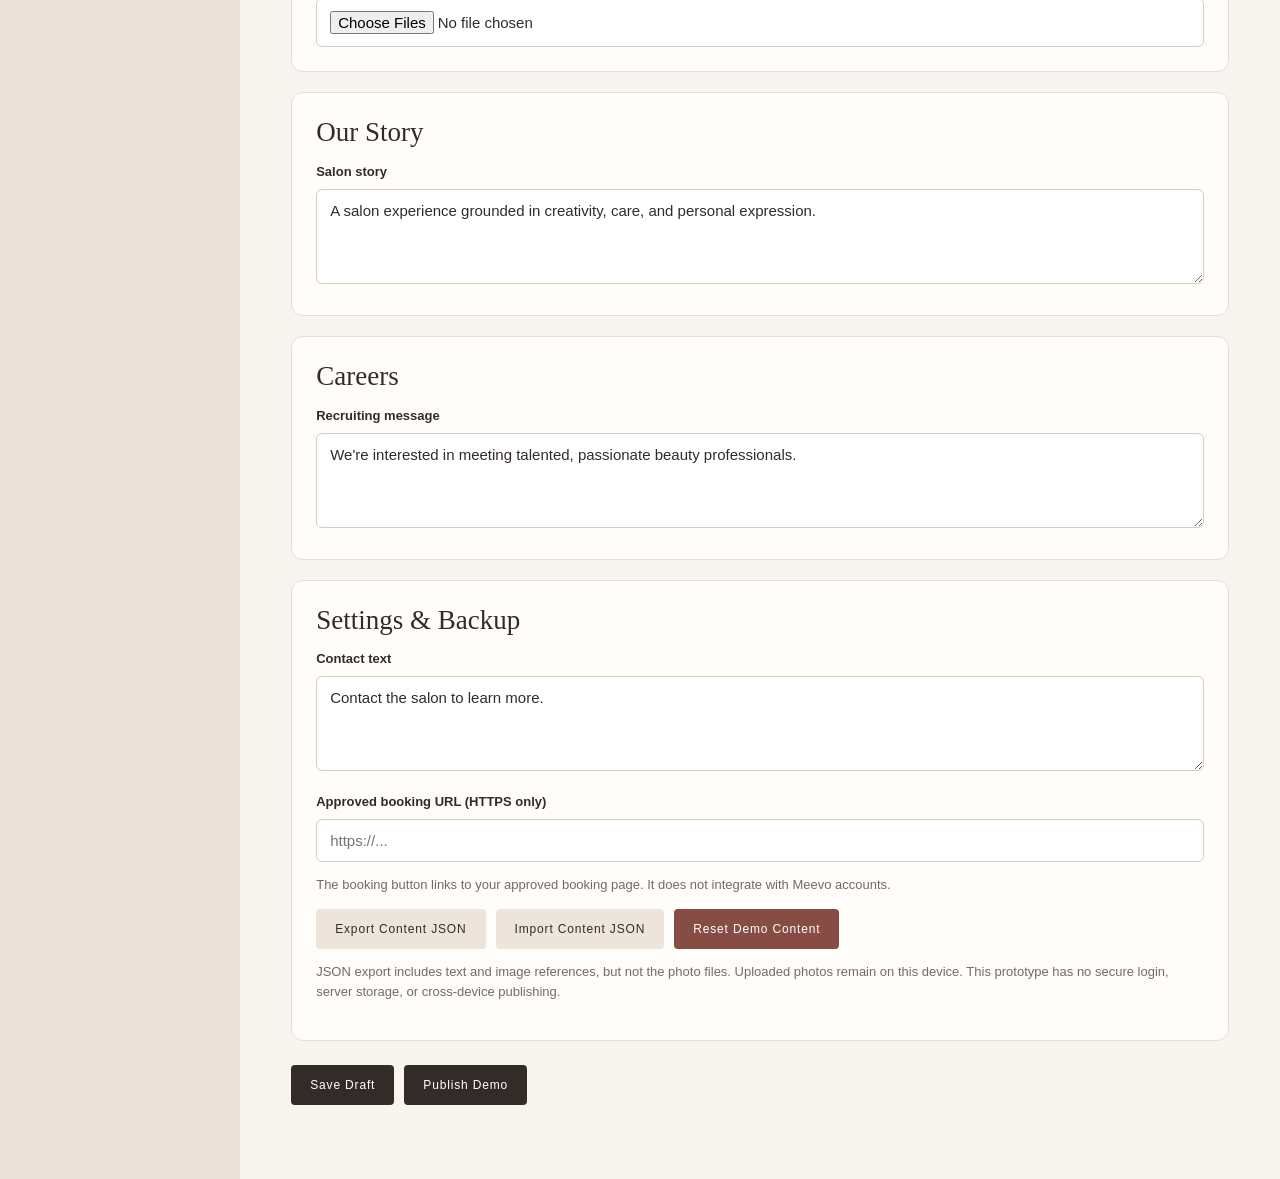
==== commit 18654560: "Move photo controls into Homepage and remove Photo Manager navigation" ====
--- a/dashboard.html
+++ b/dashboard.html
@@ -1 +1 @@
-<!doctype html><html lang="en"><head><meta charset="utf-8"><meta name="viewport" content="width=device-width,initial-scale=1"><title>Salon Website Manager — Unofficial Concept</title><link rel="stylesheet" href="styles.css"></head><body><div class="notice">UNOFFICIAL CONCEPT · LOCAL BROWSER EDITING ONLY · NOT A SECURE PRODUCTION CMS</div><div class="app"><aside class="sidebar"><div class="tag">Website Manager</div><div class="brand">Last Tangle</div><nav id="nav"><a href="#overview" class="active">Overview</a><a href="#homepage">Homepage</a><a href="#photos">Photos</a><a href="#services">Services</a><a href="#team">Our Team</a><a href="#gallery">Gallery</a><a href="#story">Our Story</a><a href="#careers">Careers</a><a href="#settings">Settings</a><a href="index.html">View Website ↗</a></nav></aside><main class="workspace"><div class="tag">Your website, made simple</div><h1 style="font-size:clamp(34px,5vw,57px);margin:10px 0">Website Manager</h1><p>Update content, replace photographs, preview your changes, then publish to this browser's demonstration.</p><div class="toolbar"><button id="save">Save Draft</button><button id="publish">Publish Demo</button><a class="btn light" href="index.html?draft=1" target="_blank" rel="noopener">Preview Draft ↗</a><a class="btn light" href="index.html" target="_blank" rel="noopener">View Published ↗</a></div><div id="status" class="status" role="status" aria-live="polite"></div><section id="overview" class="panel"><h3>Overview</h3><p>Choose a section in the menu to edit. Your photos are stored in this browser, not uploaded to GitHub. Use the same device and browser to preview.</p><div class="toolbar"><span class="tag" id="teamcount"></span><span class="tag" id="gallerycount"></span><span class="tag" id="photocount"></span></div></section><section id="homepage" class="panel"><h3>Homepage</h3><label for="headline">Main headline</label><input id="headline"><label for="welcome">Welcome message</label><textarea id="welcome"></textarea></section><section id="photos" class="panel"><h3>Photo Manager</h3><p>Replace the homepage, salon, and service photographs using images from your phone or computer.</p><div id="photo-slots" class="photo-grid"></div></section><section id="services" class="panel"><h3>Services</h3><p>Edit each service's name, description and photograph together. Add or remove services as offerings change.</p><div id="service-editor"></div><button class="light" id="addservice">+ Add Service</button></section><section id="team" class="panel"><h3>Our Team</h3><p>Add stylist profiles, including portraits and specialties.</p><div id="team-editor"></div><button class="light" id="addteam">+ Add Team Member</button></section><section id="gallery" class="panel"><h3>Gallery</h3><label for="gallerydescription">Gallery introduction</label><textarea id="gallerydescription" placeholder="Introduce your gallery"></textarea><p>Manage gallery photographs and their captions together.</p><div id="gallery-editor"></div><label for="galleryupload">Add gallery photos</label><input id="galleryupload" type="file" accept="image/*" multiple></section><section id="story" class="panel"><h3>Our Story</h3><label for="storyfield">Salon story</label><textarea id="storyfield"></textarea></section><section id="careers" class="panel"><h3>Careers</h3><label for="careerfield">Recruiting message</label><textarea id="careerfield"></textarea></section><section id="settings" class="panel"><h3>Settings &amp; Backup</h3><label for="contact">Contact text</label><textarea id="contact"></textarea><label for="booking">Approved booking URL (HTTPS only)</label><input id="booking" type="url" placeholder="https://..."><p class="muted">The booking button links to your approved booking page. It does not integrate with Meevo accounts.</p><div class="toolbar"><button class="light" id="export">Export Content JSON</button><label for="importfile" style="margin:0" class="btn light">Import Content JSON</label><input id="importfile" type="file" accept=".json,application/json" style="display:none"><button class="danger" id="reset">Reset Demo Content</button></div><p class="muted">JSON export includes text and image references, but not the photo files. Uploaded photos remain on this device. This prototype has no secure login, server storage, or cross-device publishing.</p></section><div class="toolbar" style="margin:24px 0 40px"><button id="savebottom">Save Draft</button><button id="publishbottom">Publish Demo</button></div></main></div><script src="site-data.js"></script><script src="dashboard-app.js"></script></body></html>+<!doctype html><html lang="en"><head><meta charset="utf-8"><meta name="viewport" content="width=device-width,initial-scale=1"><title>Salon Website Manager — Unofficial Concept</title><link rel="stylesheet" href="styles.css"></head><body><div class="notice">UNOFFICIAL CONCEPT · LOCAL BROWSER EDITING ONLY · NOT A SECURE PRODUCTION CMS</div><div class="app"><aside class="sidebar"><div class="tag">Website Manager</div><div class="brand">Last Tangle</div><nav id="nav"><a href="#overview" class="active">Overview</a><a href="#homepage">Homepage</a><a href="#services">Services</a><a href="#team">Our Team</a><a href="#gallery">Gallery</a><a href="#story">Our Story</a><a href="#careers">Careers</a><a href="#settings">Settings</a><a href="index.html">View Website ↗</a></nav></aside><main class="workspace"><div class="tag">Your website, made simple</div><h1 style="font-size:clamp(34px,5vw,57px);margin:10px 0">Website Manager</h1><p>Update content, replace photographs, preview your changes, then publish to this browser's demonstration.</p><div class="toolbar"><button id="save">Save Draft</button><button id="publish">Publish Demo</button><a class="btn light" href="index.html?draft=1" target="_blank" rel="noopener">Preview Draft ↗</a><a class="btn light" href="index.html" target="_blank" rel="noopener">View Published ↗</a></div><div id="status" class="status" role="status" aria-live="polite"></div><section id="overview" class="panel"><h3>Overview</h3><p>Choose a section in the menu to edit. Your photos are stored in this browser, not uploaded to GitHub. Use the same device and browser to preview.</p><div class="toolbar"><span class="tag" id="teamcount"></span><span class="tag" id="gallerycount"></span><span class="tag" id="photocount"></span></div></section><section id="homepage" class="panel"><h3>Homepage</h3><label for="headline">Main headline</label><input id="headline"><label for="welcome">Welcome message</label><textarea id="welcome"></textarea><div class="homepage-photo-controls"><h4>Homepage photograph</h4><p>Upload or replace the main homepage photograph here.</p><div id="photo-slots" class="photo-grid"></div></div></section><section id="services" class="panel"><h3>Services</h3><p>Edit each service's name, description and photograph together. Add or remove services as offerings change.</p><div id="service-editor"></div><button class="light" id="addservice">+ Add Service</button></section><section id="team" class="panel"><h3>Our Team</h3><p>Add stylist profiles, including portraits and specialties.</p><div id="team-editor"></div><button class="light" id="addteam">+ Add Team Member</button></section><section id="gallery" class="panel"><h3>Gallery</h3><label for="gallerydescription">Gallery introduction</label><textarea id="gallerydescription" placeholder="Introduce your gallery"></textarea><p>Manage gallery photographs and their captions together.</p><div id="gallery-editor"></div><label for="galleryupload">Add gallery photos</label><input id="galleryupload" type="file" accept="image/*" multiple></section><section id="story" class="panel"><h3>Our Story</h3><label for="storyfield">Salon story</label><textarea id="storyfield"></textarea></section><section id="careers" class="panel"><h3>Careers</h3><label for="careerfield">Recruiting message</label><textarea id="careerfield"></textarea></section><section id="settings" class="panel"><h3>Settings &amp; Backup</h3><label for="contact">Contact text</label><textarea id="contact"></textarea><label for="booking">Approved booking URL (HTTPS only)</label><input id="booking" type="url" placeholder="https://..."><p class="muted">The booking button links to your approved booking page. It does not integrate with Meevo accounts.</p><div class="toolbar"><button class="light" id="export">Export Content JSON</button><label for="importfile" style="margin:0" class="btn light">Import Content JSON</label><input id="importfile" type="file" accept=".json,application/json" style="display:none"><button class="danger" id="reset">Reset Demo Content</button></div><p class="muted">JSON export includes text and image references, but not the photo files. Uploaded photos remain on this device. This prototype has no secure login, server storage, or cross-device publishing.</p></section><div class="toolbar" style="margin:24px 0 40px"><button id="savebottom">Save Draft</button><button id="publishbottom">Publish Demo</button></div></main></div><script src="site-data.js"></script><script src="dashboard-app.js"></script></body></html>
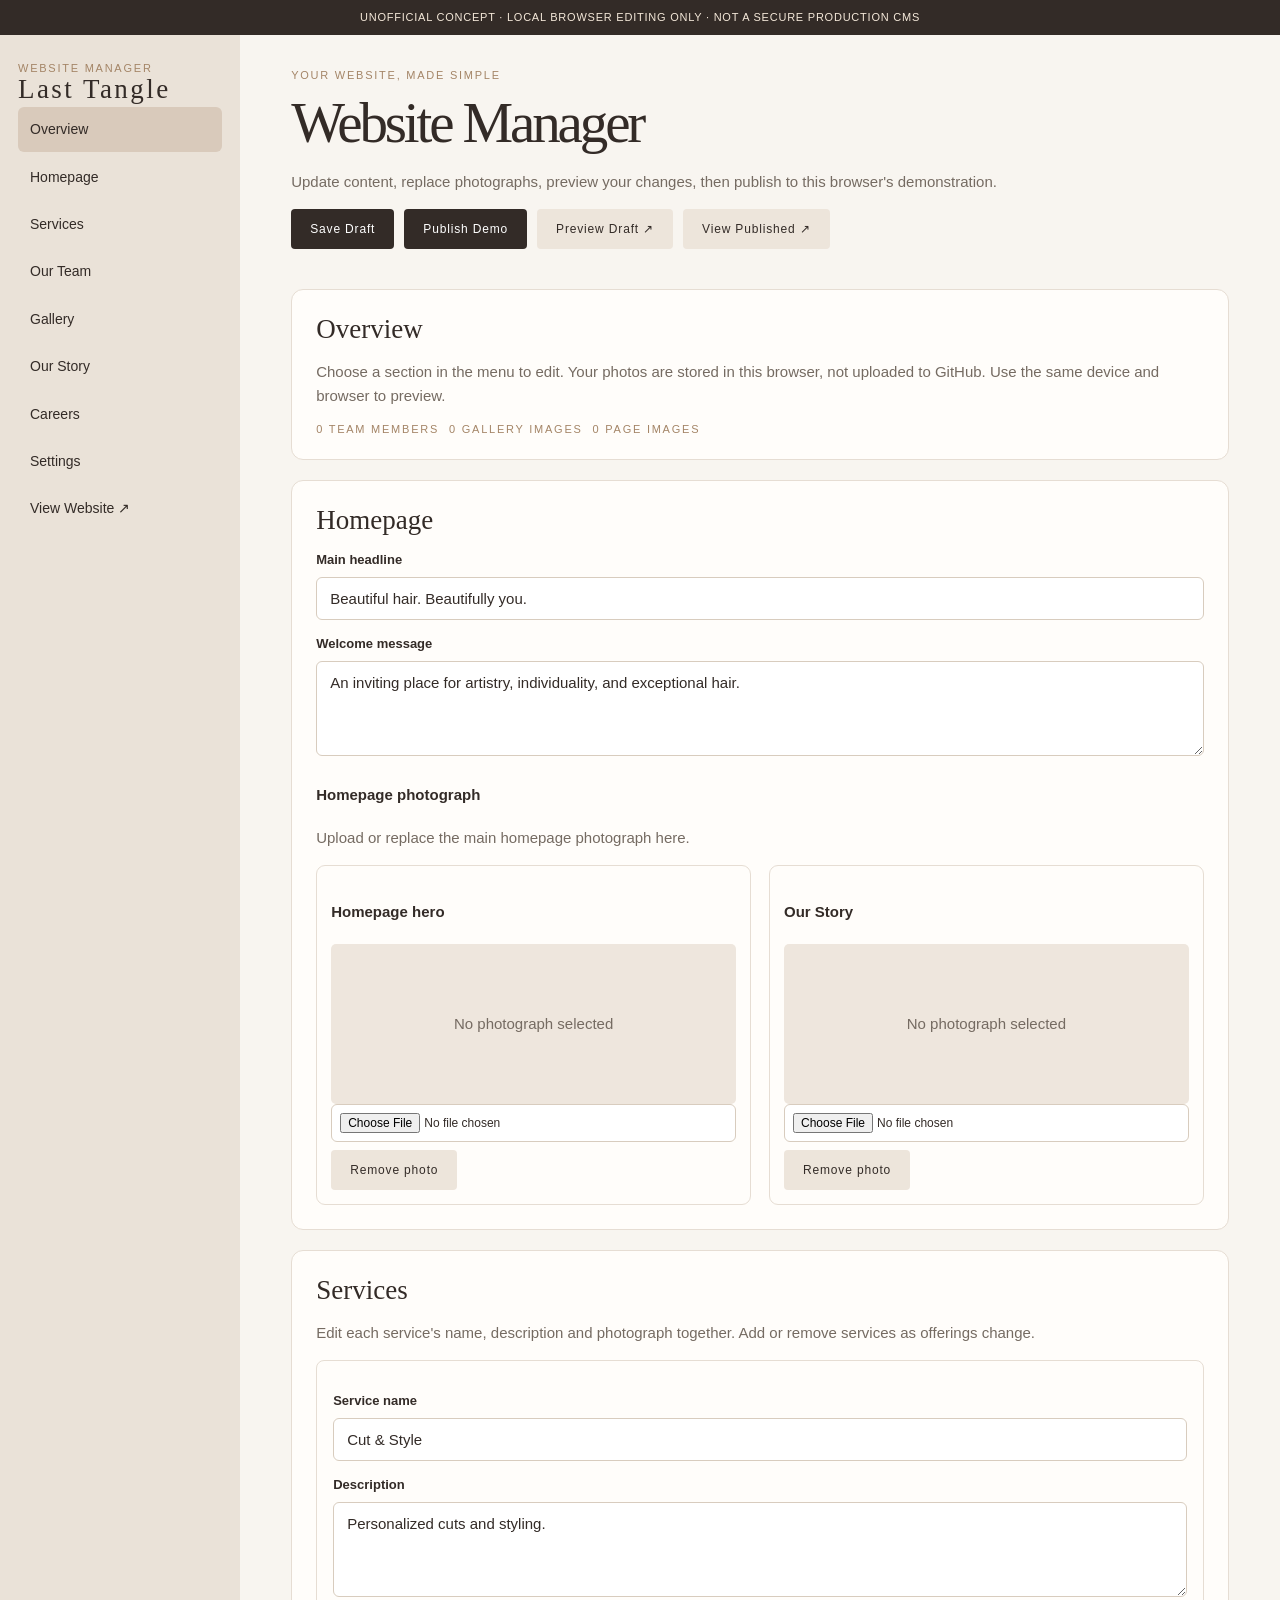
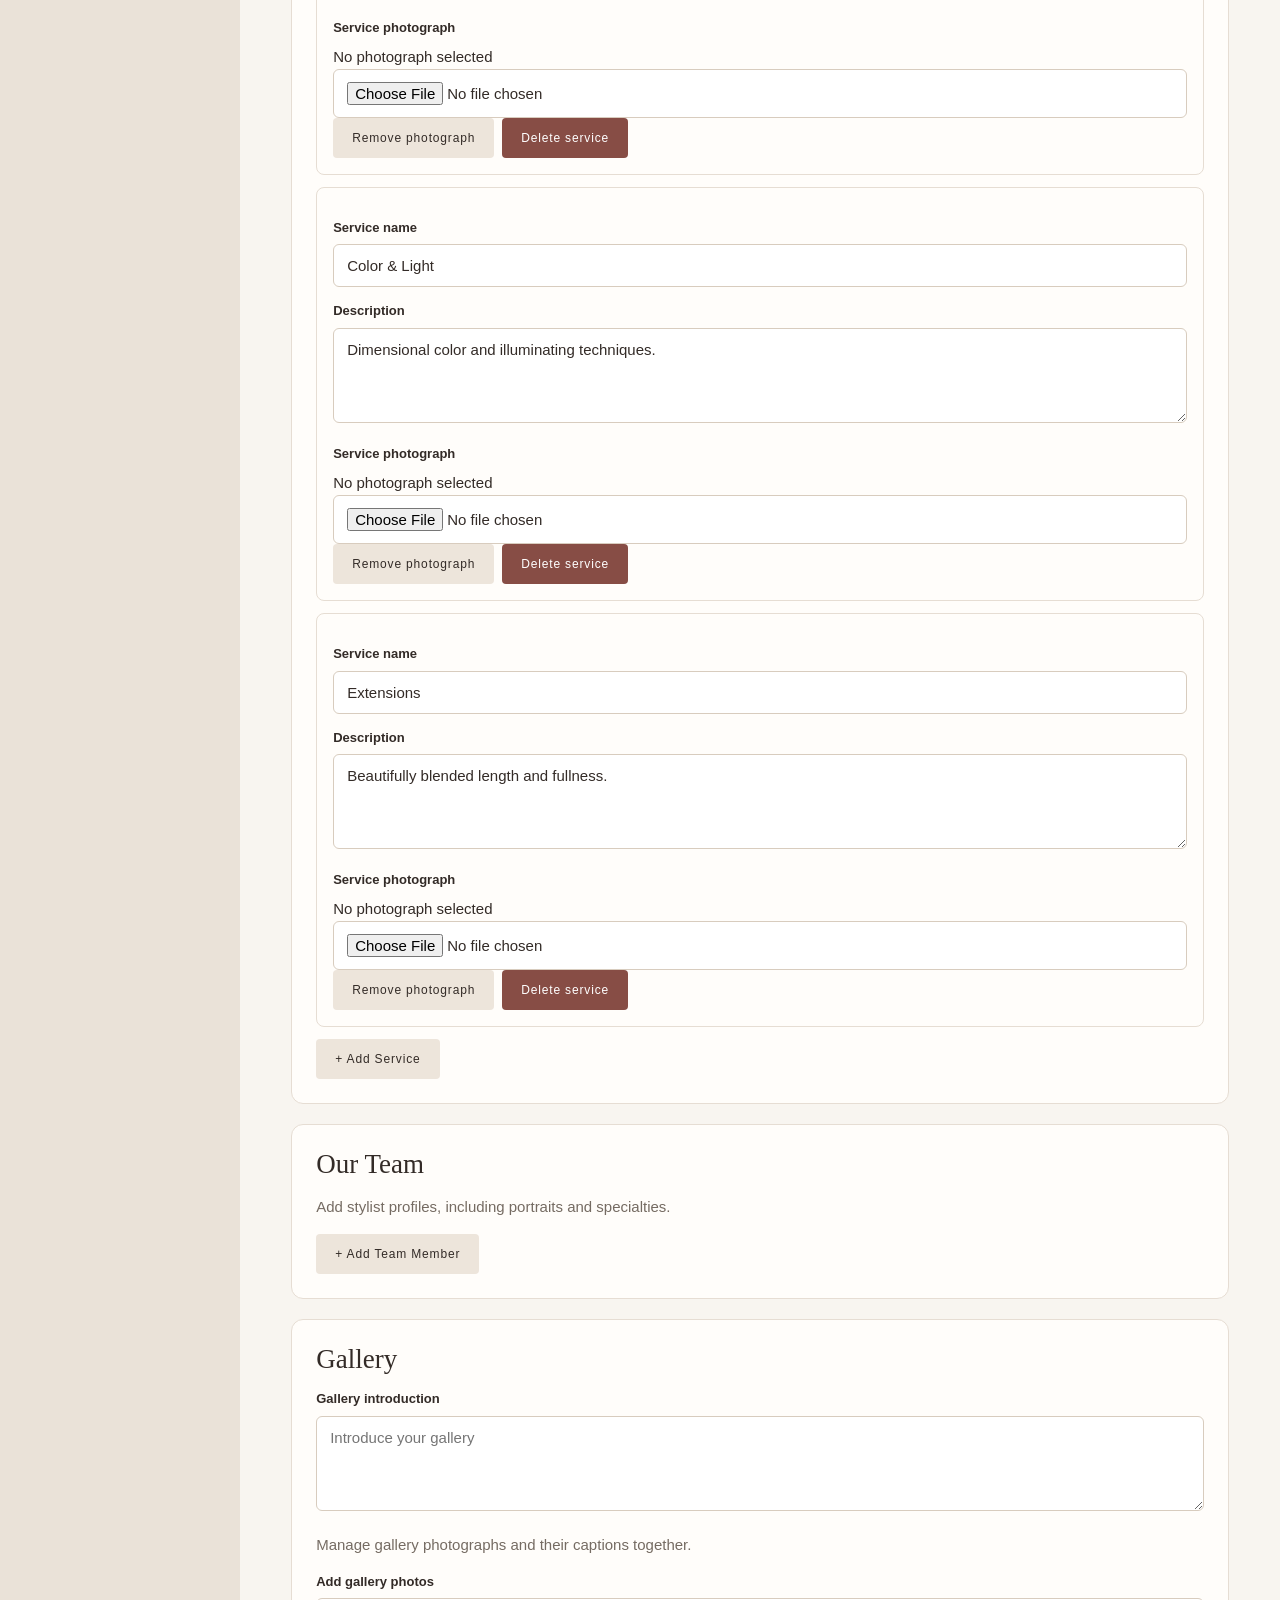
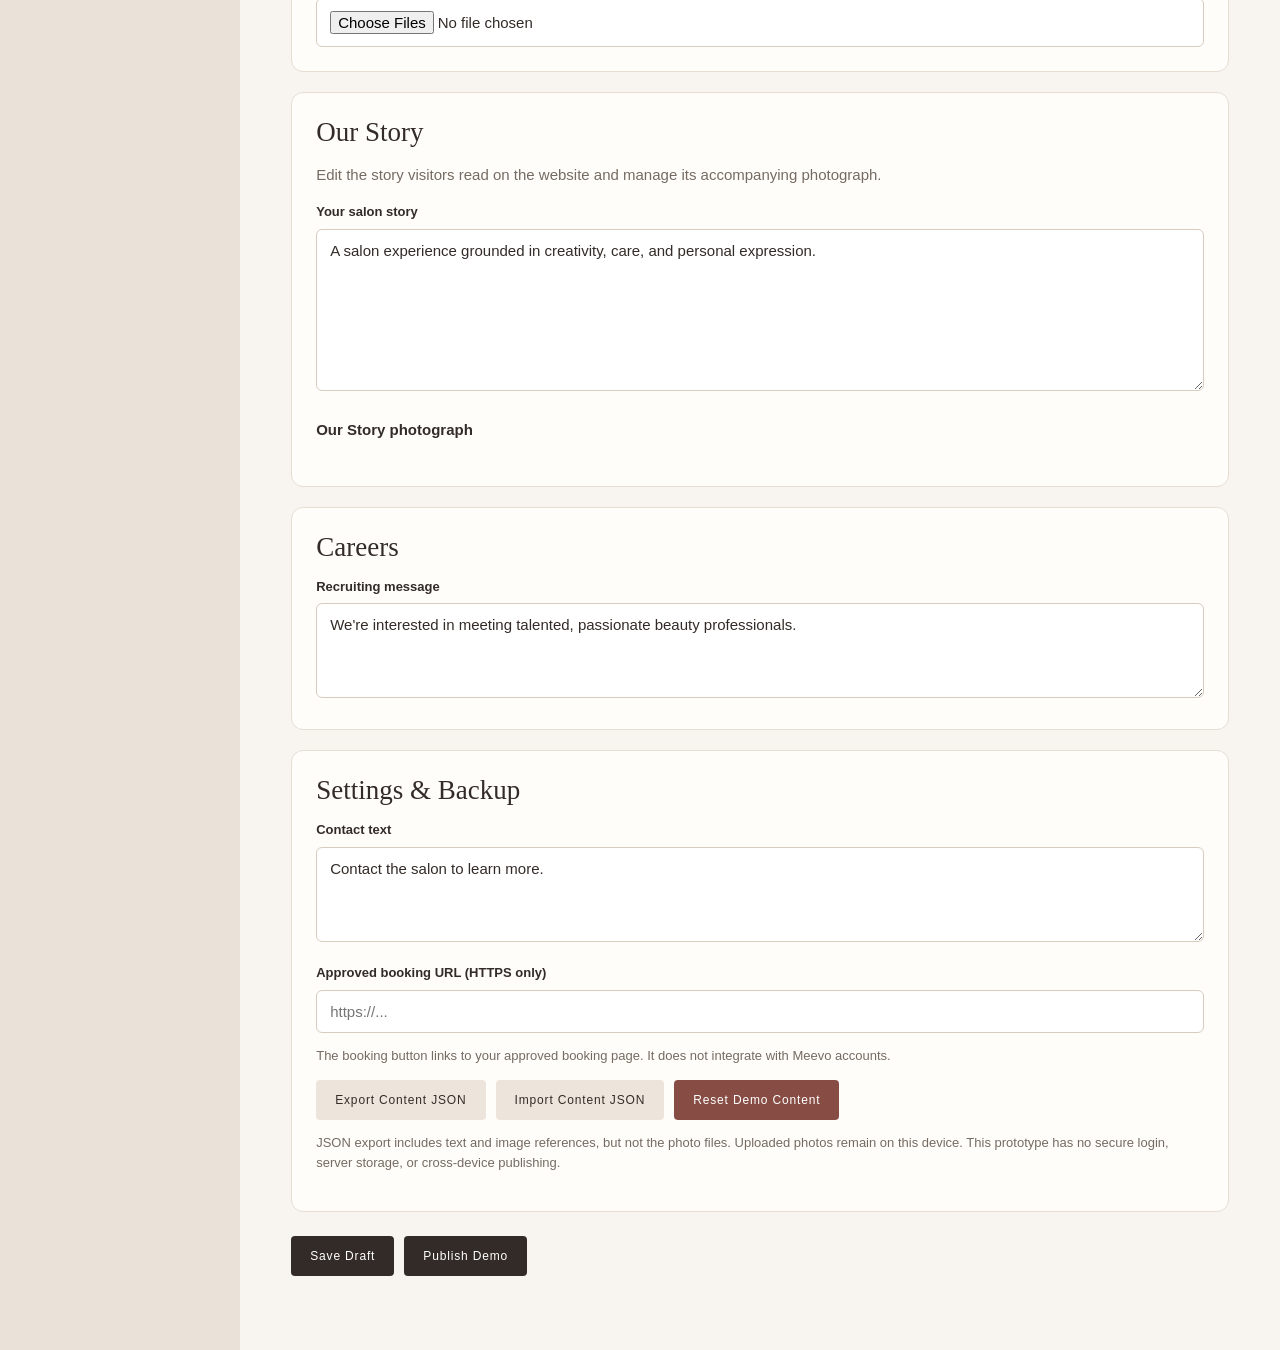
==== commit fb029500: "Make Our Story text editor prominent and add dedicated story photo slot" ====
--- a/dashboard.html
+++ b/dashboard.html
@@ -1 +1 @@
-<!doctype html><html lang="en"><head><meta charset="utf-8"><meta name="viewport" content="width=device-width,initial-scale=1"><title>Salon Website Manager — Unofficial Concept</title><link rel="stylesheet" href="styles.css"></head><body><div class="notice">UNOFFICIAL CONCEPT · LOCAL BROWSER EDITING ONLY · NOT A SECURE PRODUCTION CMS</div><div class="app"><aside class="sidebar"><div class="tag">Website Manager</div><div class="brand">Last Tangle</div><nav id="nav"><a href="#overview" class="active">Overview</a><a href="#homepage">Homepage</a><a href="#services">Services</a><a href="#team">Our Team</a><a href="#gallery">Gallery</a><a href="#story">Our Story</a><a href="#careers">Careers</a><a href="#settings">Settings</a><a href="index.html">View Website ↗</a></nav></aside><main class="workspace"><div class="tag">Your website, made simple</div><h1 style="font-size:clamp(34px,5vw,57px);margin:10px 0">Website Manager</h1><p>Update content, replace photographs, preview your changes, then publish to this browser's demonstration.</p><div class="toolbar"><button id="save">Save Draft</button><button id="publish">Publish Demo</button><a class="btn light" href="index.html?draft=1" target="_blank" rel="noopener">Preview Draft ↗</a><a class="btn light" href="index.html" target="_blank" rel="noopener">View Published ↗</a></div><div id="status" class="status" role="status" aria-live="polite"></div><section id="overview" class="panel"><h3>Overview</h3><p>Choose a section in the menu to edit. Your photos are stored in this browser, not uploaded to GitHub. Use the same device and browser to preview.</p><div class="toolbar"><span class="tag" id="teamcount"></span><span class="tag" id="gallerycount"></span><span class="tag" id="photocount"></span></div></section><section id="homepage" class="panel"><h3>Homepage</h3><label for="headline">Main headline</label><input id="headline"><label for="welcome">Welcome message</label><textarea id="welcome"></textarea><div class="homepage-photo-controls"><h4>Homepage photograph</h4><p>Upload or replace the main homepage photograph here.</p><div id="photo-slots" class="photo-grid"></div></div></section><section id="services" class="panel"><h3>Services</h3><p>Edit each service's name, description and photograph together. Add or remove services as offerings change.</p><div id="service-editor"></div><button class="light" id="addservice">+ Add Service</button></section><section id="team" class="panel"><h3>Our Team</h3><p>Add stylist profiles, including portraits and specialties.</p><div id="team-editor"></div><button class="light" id="addteam">+ Add Team Member</button></section><section id="gallery" class="panel"><h3>Gallery</h3><label for="gallerydescription">Gallery introduction</label><textarea id="gallerydescription" placeholder="Introduce your gallery"></textarea><p>Manage gallery photographs and their captions together.</p><div id="gallery-editor"></div><label for="galleryupload">Add gallery photos</label><input id="galleryupload" type="file" accept="image/*" multiple></section><section id="story" class="panel"><h3>Our Story</h3><label for="storyfield">Salon story</label><textarea id="storyfield"></textarea></section><section id="careers" class="panel"><h3>Careers</h3><label for="careerfield">Recruiting message</label><textarea id="careerfield"></textarea></section><section id="settings" class="panel"><h3>Settings &amp; Backup</h3><label for="contact">Contact text</label><textarea id="contact"></textarea><label for="booking">Approved booking URL (HTTPS only)</label><input id="booking" type="url" placeholder="https://..."><p class="muted">The booking button links to your approved booking page. It does not integrate with Meevo accounts.</p><div class="toolbar"><button class="light" id="export">Export Content JSON</button><label for="importfile" style="margin:0" class="btn light">Import Content JSON</label><input id="importfile" type="file" accept=".json,application/json" style="display:none"><button class="danger" id="reset">Reset Demo Content</button></div><p class="muted">JSON export includes text and image references, but not the photo files. Uploaded photos remain on this device. This prototype has no secure login, server storage, or cross-device publishing.</p></section><div class="toolbar" style="margin:24px 0 40px"><button id="savebottom">Save Draft</button><button id="publishbottom">Publish Demo</button></div></main></div><script src="site-data.js"></script><script src="dashboard-app.js"></script></body></html>+<!doctype html><html lang="en"><head><meta charset="utf-8"><meta name="viewport" content="width=device-width,initial-scale=1"><title>Salon Website Manager — Unofficial Concept</title><link rel="stylesheet" href="styles.css"></head><body><div class="notice">UNOFFICIAL CONCEPT · LOCAL BROWSER EDITING ONLY · NOT A SECURE PRODUCTION CMS</div><div class="app"><aside class="sidebar"><div class="tag">Website Manager</div><div class="brand">Last Tangle</div><nav id="nav"><a href="#overview" class="active">Overview</a><a href="#homepage">Homepage</a><a href="#services">Services</a><a href="#team">Our Team</a><a href="#gallery">Gallery</a><a href="#story">Our Story</a><a href="#careers">Careers</a><a href="#settings">Settings</a><a href="index.html">View Website ↗</a></nav></aside><main class="workspace"><div class="tag">Your website, made simple</div><h1 style="font-size:clamp(34px,5vw,57px);margin:10px 0">Website Manager</h1><p>Update content, replace photographs, preview your changes, then publish to this browser's demonstration.</p><div class="toolbar"><button id="save">Save Draft</button><button id="publish">Publish Demo</button><a class="btn light" href="index.html?draft=1" target="_blank" rel="noopener">Preview Draft ↗</a><a class="btn light" href="index.html" target="_blank" rel="noopener">View Published ↗</a></div><div id="status" class="status" role="status" aria-live="polite"></div><section id="overview" class="panel"><h3>Overview</h3><p>Choose a section in the menu to edit. Your photos are stored in this browser, not uploaded to GitHub. Use the same device and browser to preview.</p><div class="toolbar"><span class="tag" id="teamcount"></span><span class="tag" id="gallerycount"></span><span class="tag" id="photocount"></span></div></section><section id="homepage" class="panel"><h3>Homepage</h3><label for="headline">Main headline</label><input id="headline"><label for="welcome">Welcome message</label><textarea id="welcome"></textarea><div class="homepage-photo-controls"><h4>Homepage photograph</h4><p>Upload or replace the main homepage photograph here.</p><div id="photo-slots" class="photo-grid"></div></div></section><section id="services" class="panel"><h3>Services</h3><p>Edit each service's name, description and photograph together. Add or remove services as offerings change.</p><div id="service-editor"></div><button class="light" id="addservice">+ Add Service</button></section><section id="team" class="panel"><h3>Our Team</h3><p>Add stylist profiles, including portraits and specialties.</p><div id="team-editor"></div><button class="light" id="addteam">+ Add Team Member</button></section><section id="gallery" class="panel"><h3>Gallery</h3><label for="gallerydescription">Gallery introduction</label><textarea id="gallerydescription" placeholder="Introduce your gallery"></textarea><p>Manage gallery photographs and their captions together.</p><div id="gallery-editor"></div><label for="galleryupload">Add gallery photos</label><input id="galleryupload" type="file" accept="image/*" multiple></section><section id="story" class="panel"><h3>Our Story</h3><p>Edit the story visitors read on the website and manage its accompanying photograph.</p><label for="storyfield">Your salon story</label><textarea id="storyfield" rows="8" placeholder="Tell visitors about your salon, its history, and what makes it special."></textarea><h4>Our Story photograph</h4><div id="story-photo-slot" class="photo-grid"></div></section><section id="careers" class="panel"><h3>Careers</h3><label for="careerfield">Recruiting message</label><textarea id="careerfield"></textarea></section><section id="settings" class="panel"><h3>Settings &amp; Backup</h3><label for="contact">Contact text</label><textarea id="contact"></textarea><label for="booking">Approved booking URL (HTTPS only)</label><input id="booking" type="url" placeholder="https://..."><p class="muted">The booking button links to your approved booking page. It does not integrate with Meevo accounts.</p><div class="toolbar"><button class="light" id="export">Export Content JSON</button><label for="importfile" style="margin:0" class="btn light">Import Content JSON</label><input id="importfile" type="file" accept=".json,application/json" style="display:none"><button class="danger" id="reset">Reset Demo Content</button></div><p class="muted">JSON export includes text and image references, but not the photo files. Uploaded photos remain on this device. This prototype has no secure login, server storage, or cross-device publishing.</p></section><div class="toolbar" style="margin:24px 0 40px"><button id="savebottom">Save Draft</button><button id="publishbottom">Publish Demo</button></div></main></div><script src="site-data.js"></script><script src="dashboard-app.js"></script></body></html>
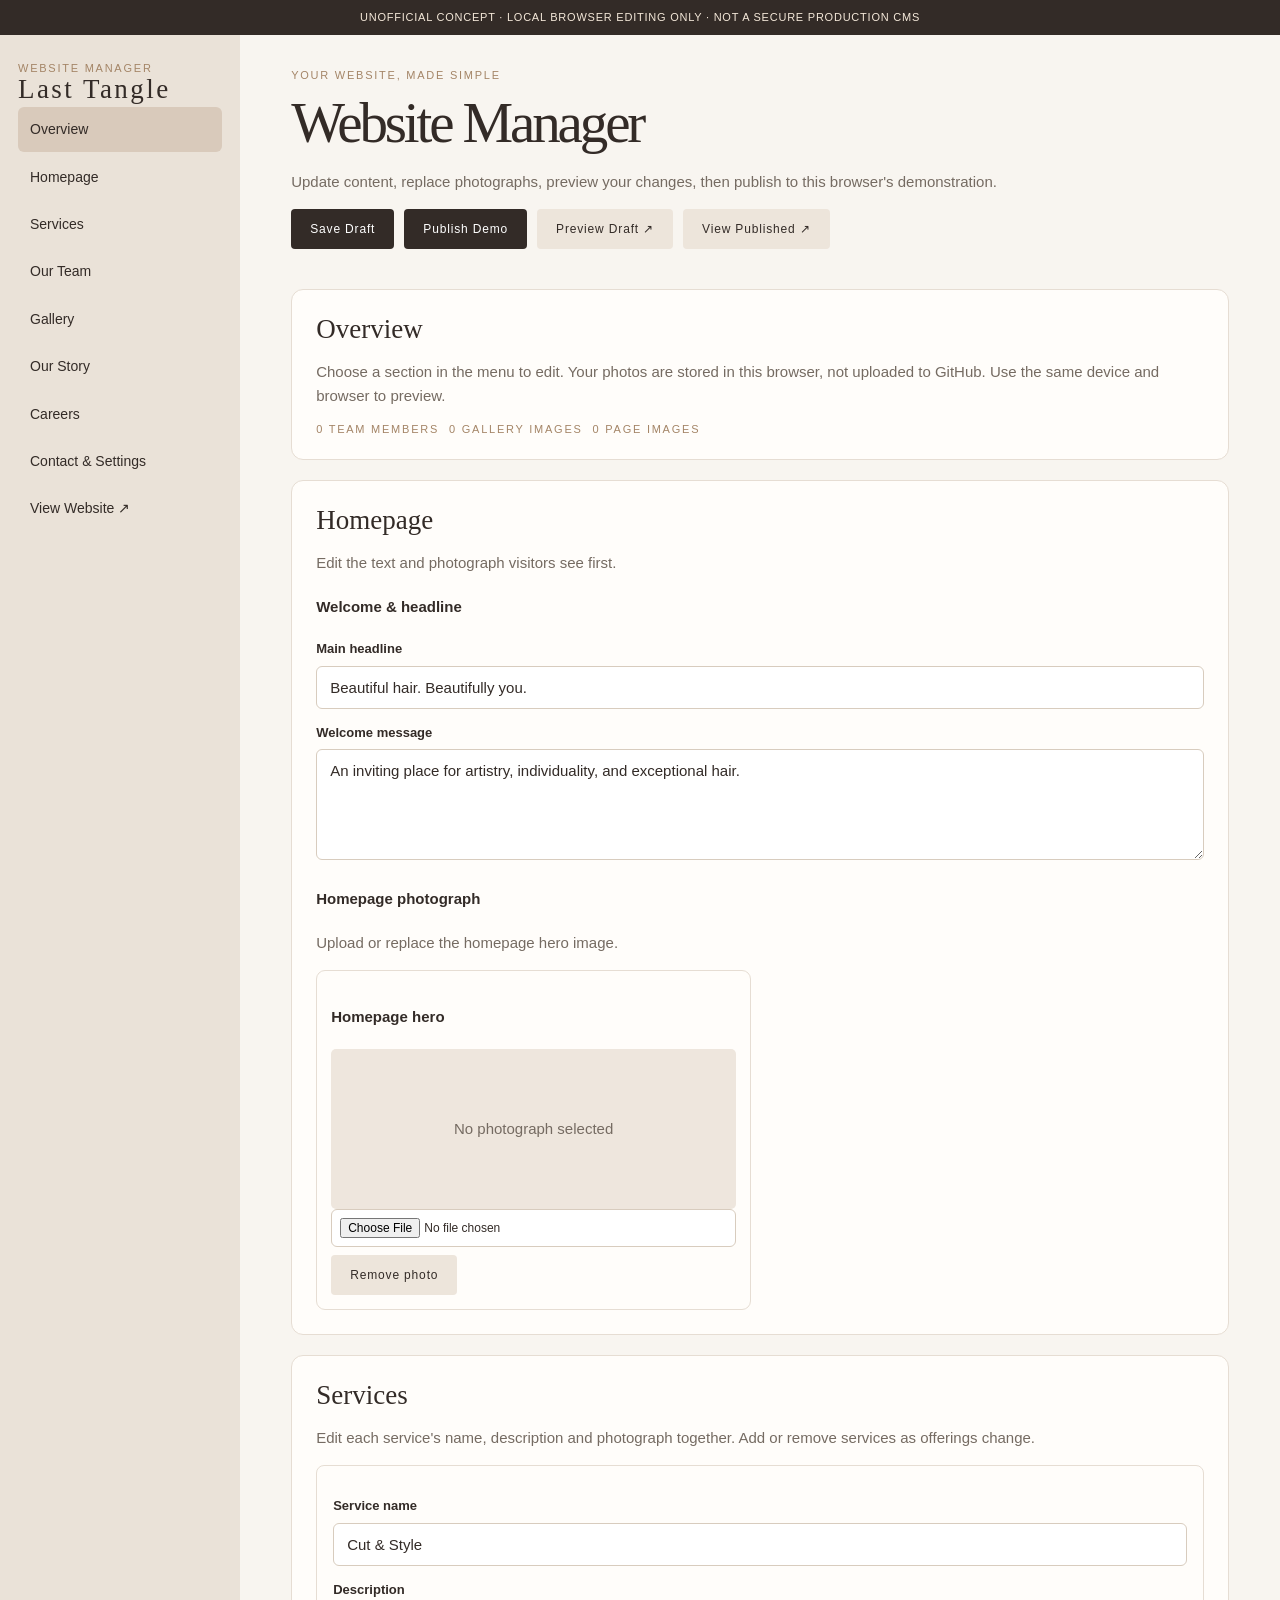
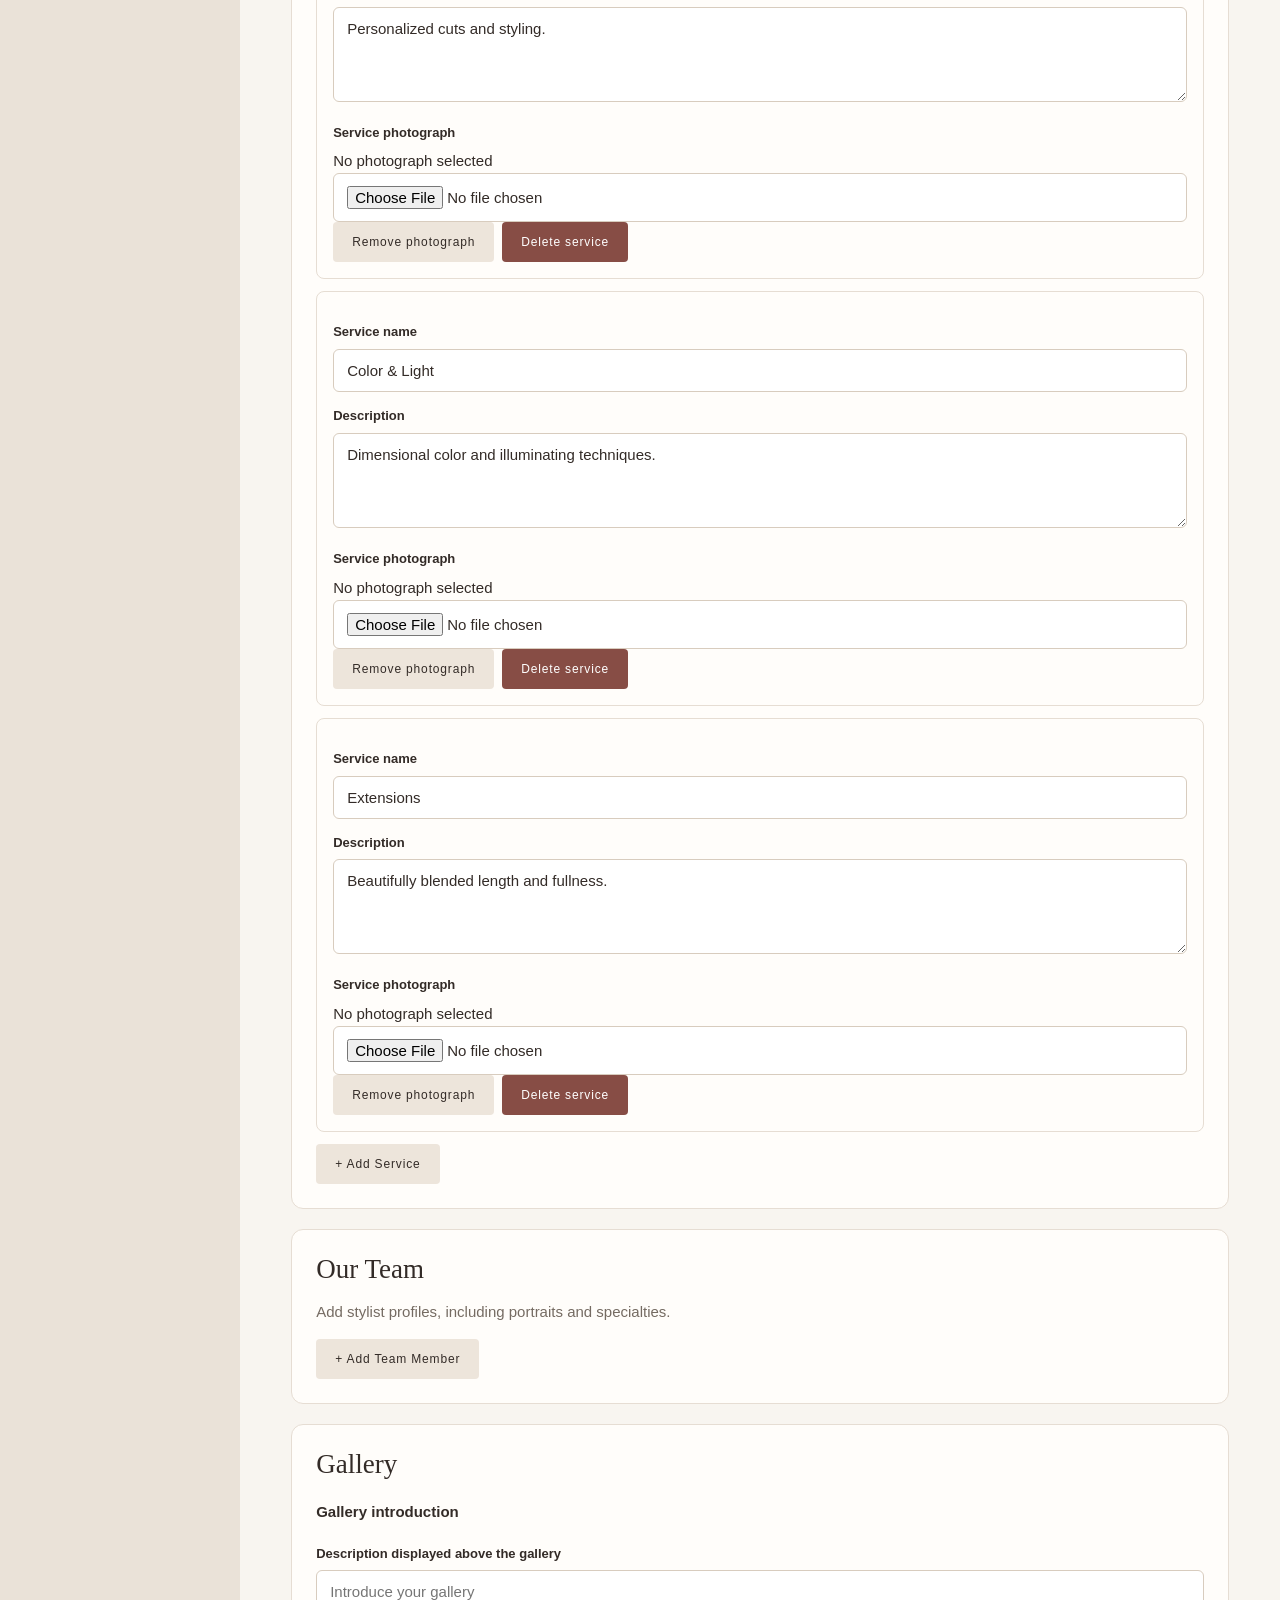
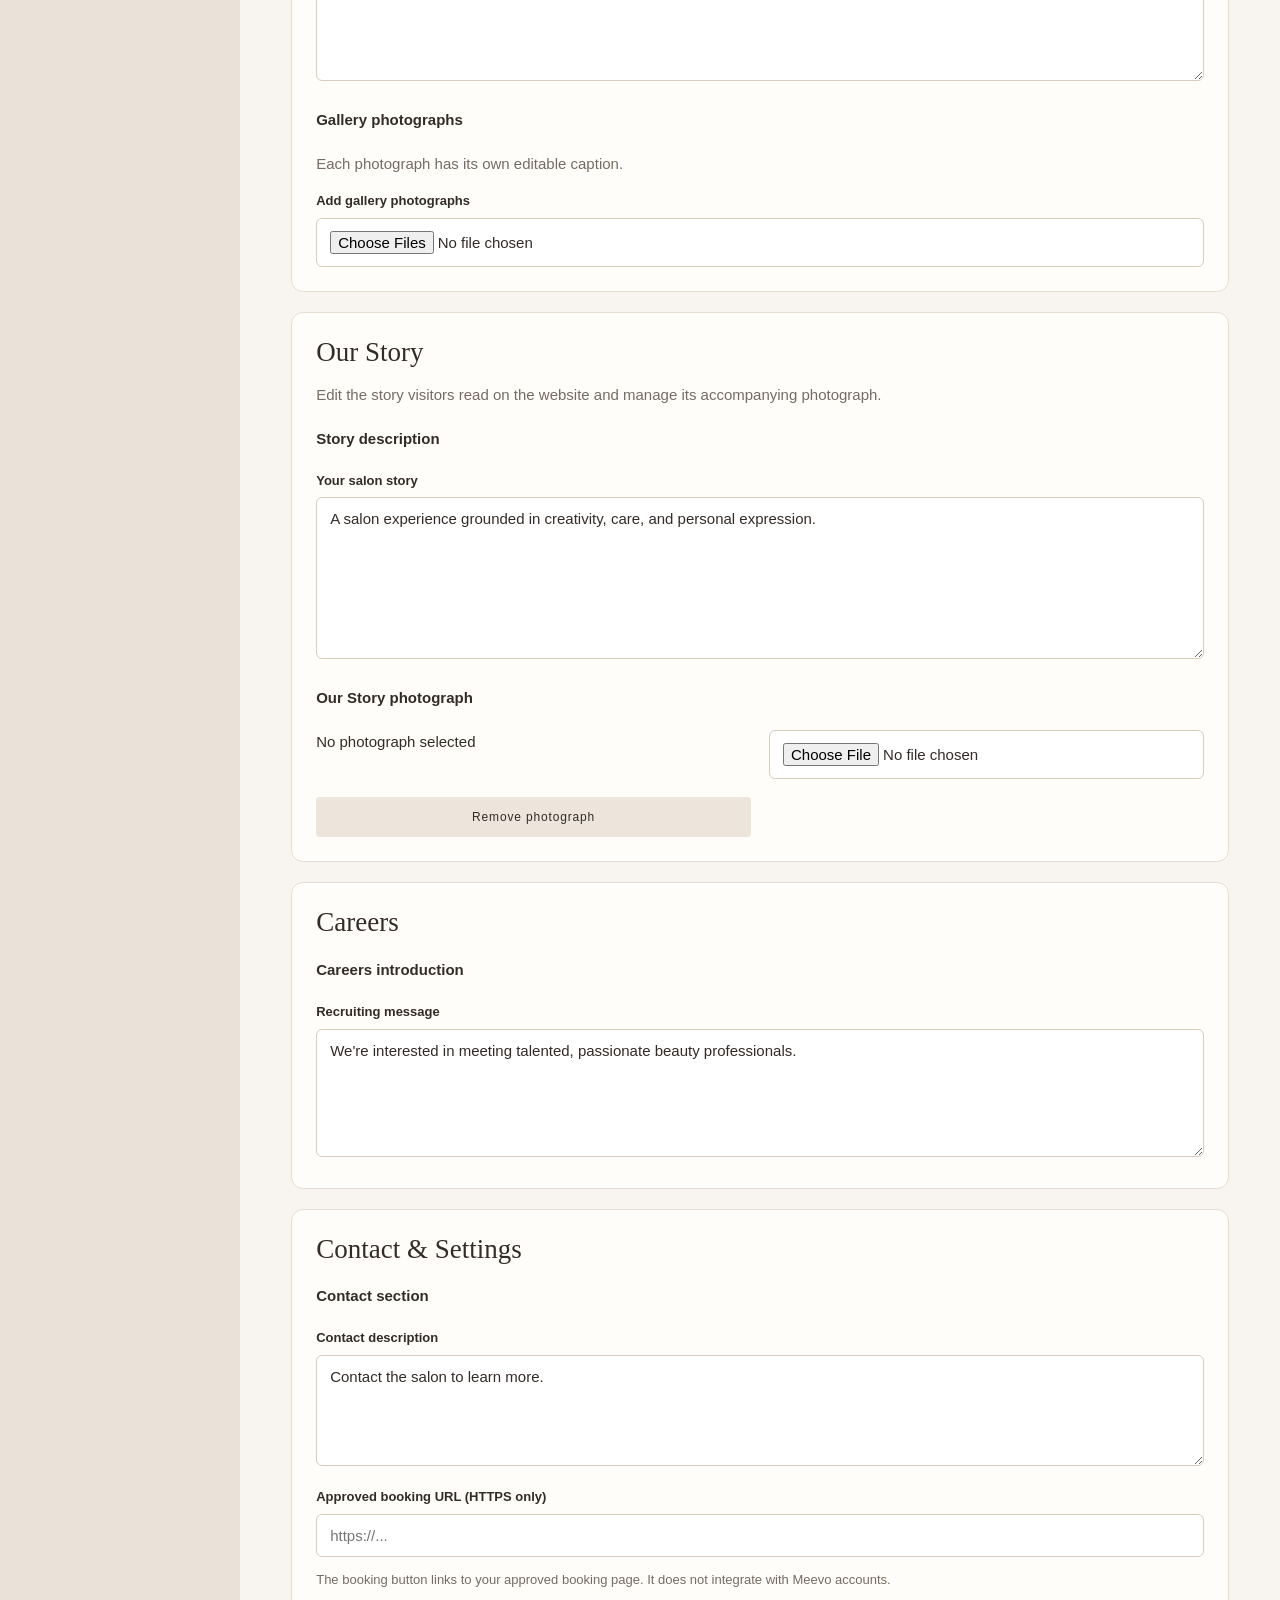
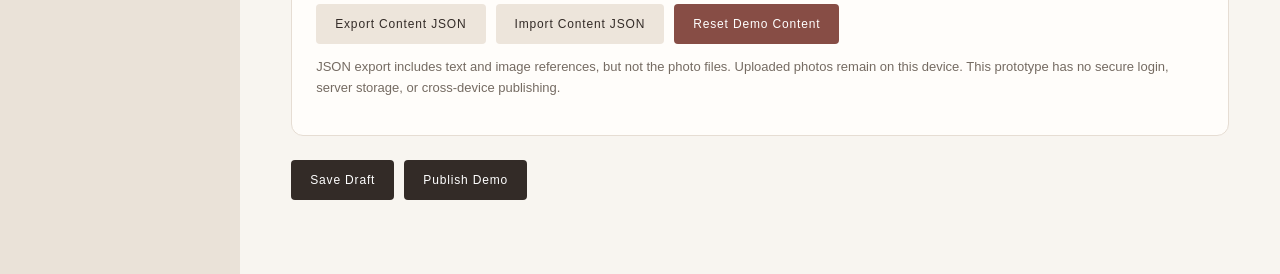
==== commit ce27c8c9: "Give each website section consistent editable content cards" ====
--- a/dashboard.html
+++ b/dashboard.html
@@ -1 +1 @@
-<!doctype html><html lang="en"><head><meta charset="utf-8"><meta name="viewport" content="width=device-width,initial-scale=1"><title>Salon Website Manager — Unofficial Concept</title><link rel="stylesheet" href="styles.css"></head><body><div class="notice">UNOFFICIAL CONCEPT · LOCAL BROWSER EDITING ONLY · NOT A SECURE PRODUCTION CMS</div><div class="app"><aside class="sidebar"><div class="tag">Website Manager</div><div class="brand">Last Tangle</div><nav id="nav"><a href="#overview" class="active">Overview</a><a href="#homepage">Homepage</a><a href="#services">Services</a><a href="#team">Our Team</a><a href="#gallery">Gallery</a><a href="#story">Our Story</a><a href="#careers">Careers</a><a href="#settings">Settings</a><a href="index.html">View Website ↗</a></nav></aside><main class="workspace"><div class="tag">Your website, made simple</div><h1 style="font-size:clamp(34px,5vw,57px);margin:10px 0">Website Manager</h1><p>Update content, replace photographs, preview your changes, then publish to this browser's demonstration.</p><div class="toolbar"><button id="save">Save Draft</button><button id="publish">Publish Demo</button><a class="btn light" href="index.html?draft=1" target="_blank" rel="noopener">Preview Draft ↗</a><a class="btn light" href="index.html" target="_blank" rel="noopener">View Published ↗</a></div><div id="status" class="status" role="status" aria-live="polite"></div><section id="overview" class="panel"><h3>Overview</h3><p>Choose a section in the menu to edit. Your photos are stored in this browser, not uploaded to GitHub. Use the same device and browser to preview.</p><div class="toolbar"><span class="tag" id="teamcount"></span><span class="tag" id="gallerycount"></span><span class="tag" id="photocount"></span></div></section><section id="homepage" class="panel"><h3>Homepage</h3><label for="headline">Main headline</label><input id="headline"><label for="welcome">Welcome message</label><textarea id="welcome"></textarea><div class="homepage-photo-controls"><h4>Homepage photograph</h4><p>Upload or replace the main homepage photograph here.</p><div id="photo-slots" class="photo-grid"></div></div></section><section id="services" class="panel"><h3>Services</h3><p>Edit each service's name, description and photograph together. Add or remove services as offerings change.</p><div id="service-editor"></div><button class="light" id="addservice">+ Add Service</button></section><section id="team" class="panel"><h3>Our Team</h3><p>Add stylist profiles, including portraits and specialties.</p><div id="team-editor"></div><button class="light" id="addteam">+ Add Team Member</button></section><section id="gallery" class="panel"><h3>Gallery</h3><label for="gallerydescription">Gallery introduction</label><textarea id="gallerydescription" placeholder="Introduce your gallery"></textarea><p>Manage gallery photographs and their captions together.</p><div id="gallery-editor"></div><label for="galleryupload">Add gallery photos</label><input id="galleryupload" type="file" accept="image/*" multiple></section><section id="story" class="panel"><h3>Our Story</h3><p>Edit the story visitors read on the website and manage its accompanying photograph.</p><label for="storyfield">Your salon story</label><textarea id="storyfield" rows="8" placeholder="Tell visitors about your salon, its history, and what makes it special."></textarea><h4>Our Story photograph</h4><div id="story-photo-slot" class="photo-grid"></div></section><section id="careers" class="panel"><h3>Careers</h3><label for="careerfield">Recruiting message</label><textarea id="careerfield"></textarea></section><section id="settings" class="panel"><h3>Settings &amp; Backup</h3><label for="contact">Contact text</label><textarea id="contact"></textarea><label for="booking">Approved booking URL (HTTPS only)</label><input id="booking" type="url" placeholder="https://..."><p class="muted">The booking button links to your approved booking page. It does not integrate with Meevo accounts.</p><div class="toolbar"><button class="light" id="export">Export Content JSON</button><label for="importfile" style="margin:0" class="btn light">Import Content JSON</label><input id="importfile" type="file" accept=".json,application/json" style="display:none"><button class="danger" id="reset">Reset Demo Content</button></div><p class="muted">JSON export includes text and image references, but not the photo files. Uploaded photos remain on this device. This prototype has no secure login, server storage, or cross-device publishing.</p></section><div class="toolbar" style="margin:24px 0 40px"><button id="savebottom">Save Draft</button><button id="publishbottom">Publish Demo</button></div></main></div><script src="site-data.js"></script><script src="dashboard-app.js"></script></body></html>+<!doctype html><html lang="en"><head><meta charset="utf-8"><meta name="viewport" content="width=device-width,initial-scale=1"><title>Salon Website Manager — Unofficial Concept</title><link rel="stylesheet" href="styles.css"></head><body><div class="notice">UNOFFICIAL CONCEPT · LOCAL BROWSER EDITING ONLY · NOT A SECURE PRODUCTION CMS</div><div class="app"><aside class="sidebar"><div class="tag">Website Manager</div><div class="brand">Last Tangle</div><nav id="nav"><a href="#overview" class="active">Overview</a><a href="#homepage">Homepage</a><a href="#services">Services</a><a href="#team">Our Team</a><a href="#gallery">Gallery</a><a href="#story">Our Story</a><a href="#careers">Careers</a><a href="#settings">Contact &amp; Settings</a><a href="index.html">View Website ↗</a></nav></aside><main class="workspace"><div class="tag">Your website, made simple</div><h1 style="font-size:clamp(34px,5vw,57px);margin:10px 0">Website Manager</h1><p>Update content, replace photographs, preview your changes, then publish to this browser's demonstration.</p><div class="toolbar"><button id="save">Save Draft</button><button id="publish">Publish Demo</button><a class="btn light" href="index.html?draft=1" target="_blank" rel="noopener">Preview Draft ↗</a><a class="btn light" href="index.html" target="_blank" rel="noopener">View Published ↗</a></div><div id="status" class="status" role="status" aria-live="polite"></div><section id="overview" class="panel"><h3>Overview</h3><p>Choose a section in the menu to edit. Your photos are stored in this browser, not uploaded to GitHub. Use the same device and browser to preview.</p><div class="toolbar"><span class="tag" id="teamcount"></span><span class="tag" id="gallerycount"></span><span class="tag" id="photocount"></span></div></section><section id="homepage" class="panel"><h3>Homepage</h3><p>Edit the text and photograph visitors see first.</p><div class="edit-card"><h4>Welcome &amp; headline</h4><label for="headline">Main headline</label><input id="headline"><label for="welcome">Welcome message</label><textarea id="welcome" rows="5"></textarea></div><div class="edit-card"><h4>Homepage photograph</h4><p>Upload or replace the homepage hero image.</p><div id="photo-slots" class="photo-grid"></div></div></section><section id="services" class="panel"><h3>Services</h3><p>Edit each service's name, description and photograph together. Add or remove services as offerings change.</p><div id="service-editor" class="edit-card-list"></div><button class="light" id="addservice">+ Add Service</button></section><section id="team" class="panel"><h3>Our Team</h3><p>Add stylist profiles, including portraits and specialties.</p><div id="team-editor" class="edit-card-list"></div><button class="light" id="addteam">+ Add Team Member</button></section><section id="gallery" class="panel"><h3>Gallery</h3><div class="edit-card"><h4>Gallery introduction</h4><label for="gallerydescription">Description displayed above the gallery</label><textarea id="gallerydescription" rows="5" placeholder="Introduce your gallery"></textarea></div><h4>Gallery photographs</h4><p>Each photograph has its own editable caption.</p><div id="gallery-editor" class="edit-card-list"></div><div class="edit-card"><label for="galleryupload">Add gallery photographs</label><input id="galleryupload" type="file" accept="image/*" multiple></div></section><section id="story" class="panel"><h3>Our Story</h3><p>Edit the story visitors read on the website and manage its accompanying photograph.</p><div class="edit-card"><h4>Story description</h4><label for="storyfield">Your salon story</label><textarea id="storyfield" rows="8" placeholder="Tell visitors about your salon, its history, and what makes it special."></textarea></div><div class="edit-card"><h4>Our Story photograph</h4><div id="story-photo-slot" class="photo-grid"></div></div></section><section id="careers" class="panel"><h3>Careers</h3><div class="edit-card"><h4>Careers introduction</h4><label for="careerfield">Recruiting message</label><textarea id="careerfield" rows="6"></textarea></div></section><section id="settings" class="panel"><h3>Contact &amp; Settings</h3><div class="edit-card"><h4>Contact section</h4><label for="contact">Contact description</label><textarea id="contact" rows="5"></textarea><label for="booking">Approved booking URL (HTTPS only)</label><input id="booking" type="url" placeholder="https://..."></div><p class="muted">The booking button links to your approved booking page. It does not integrate with Meevo accounts.</p><div class="toolbar"><button class="light" id="export">Export Content JSON</button><label for="importfile" style="margin:0" class="btn light">Import Content JSON</label><input id="importfile" type="file" accept=".json,application/json" style="display:none"><button class="danger" id="reset">Reset Demo Content</button></div><p class="muted">JSON export includes text and image references, but not the photo files. Uploaded photos remain on this device. This prototype has no secure login, server storage, or cross-device publishing.</p></section><div class="toolbar" style="margin:24px 0 40px"><button id="savebottom">Save Draft</button><button id="publishbottom">Publish Demo</button></div></main></div><script src="site-data.js"></script><script src="dashboard-app.js"></script></body></html>
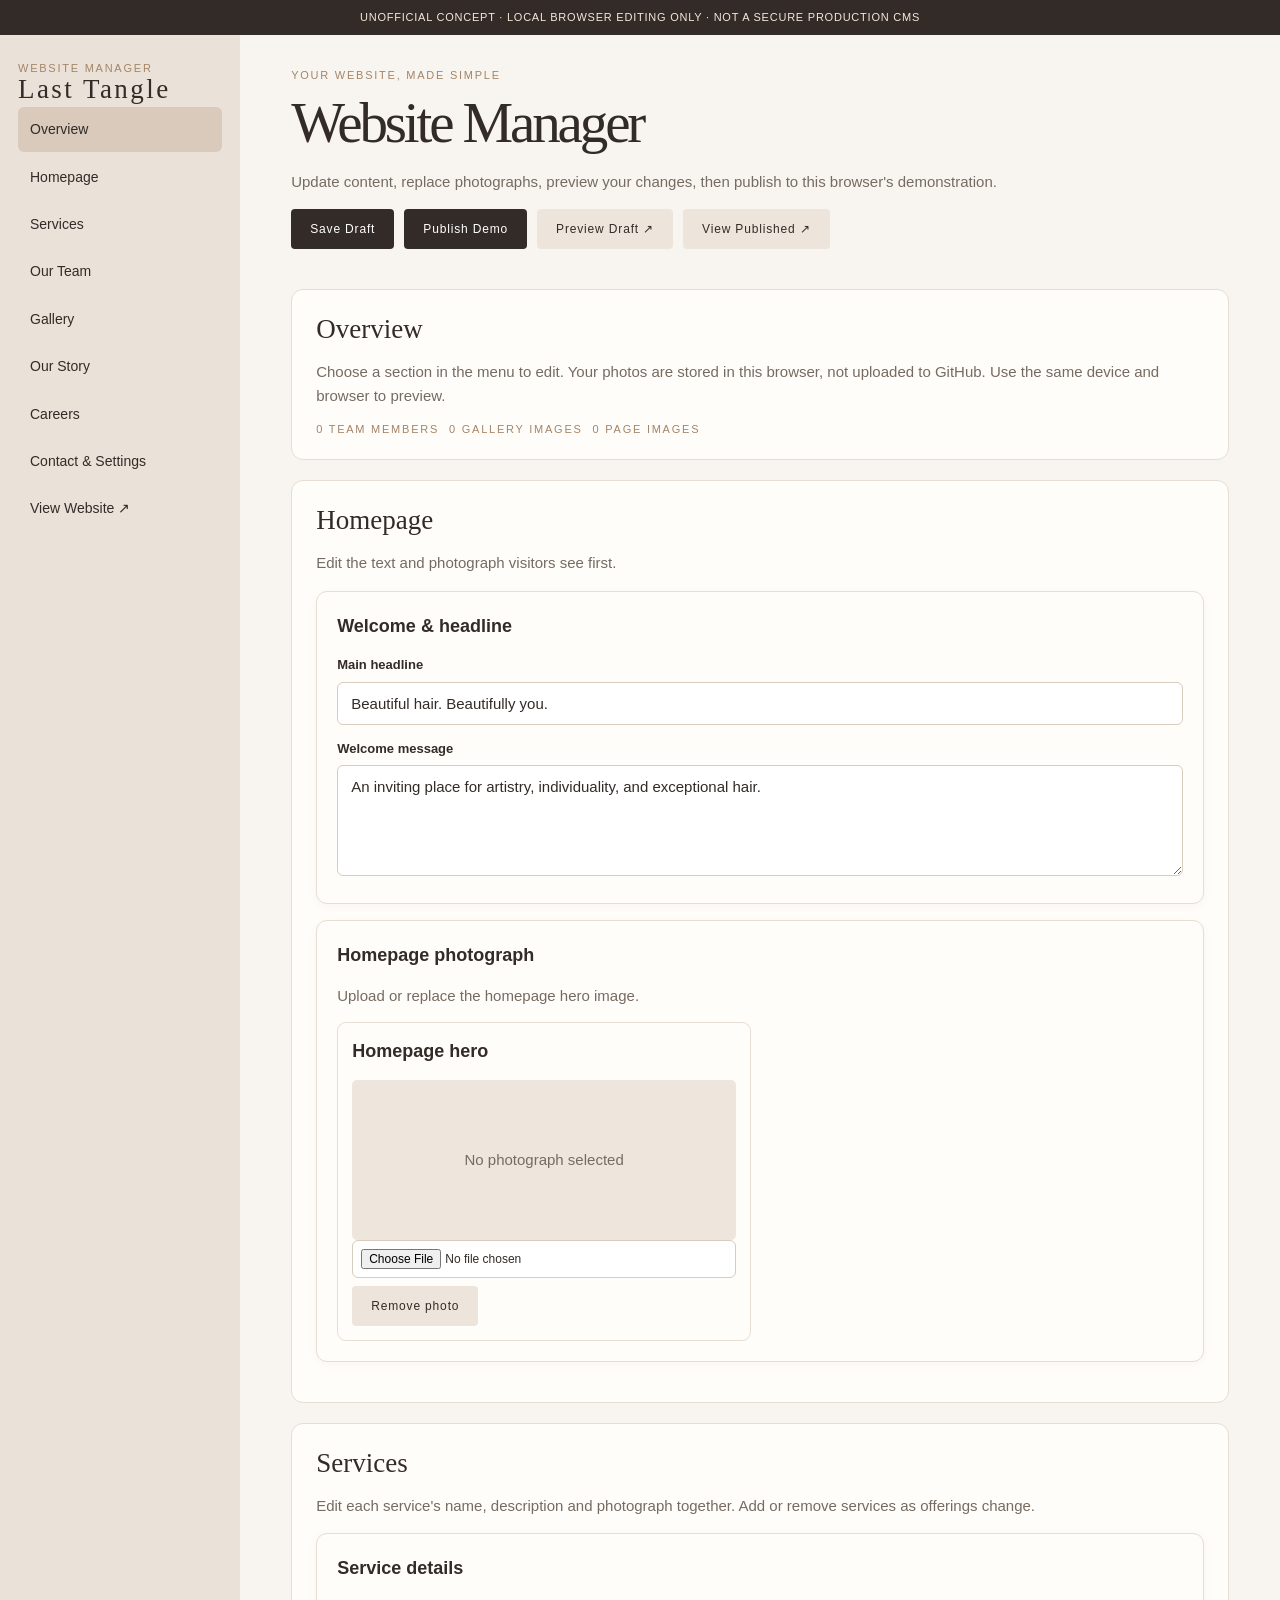
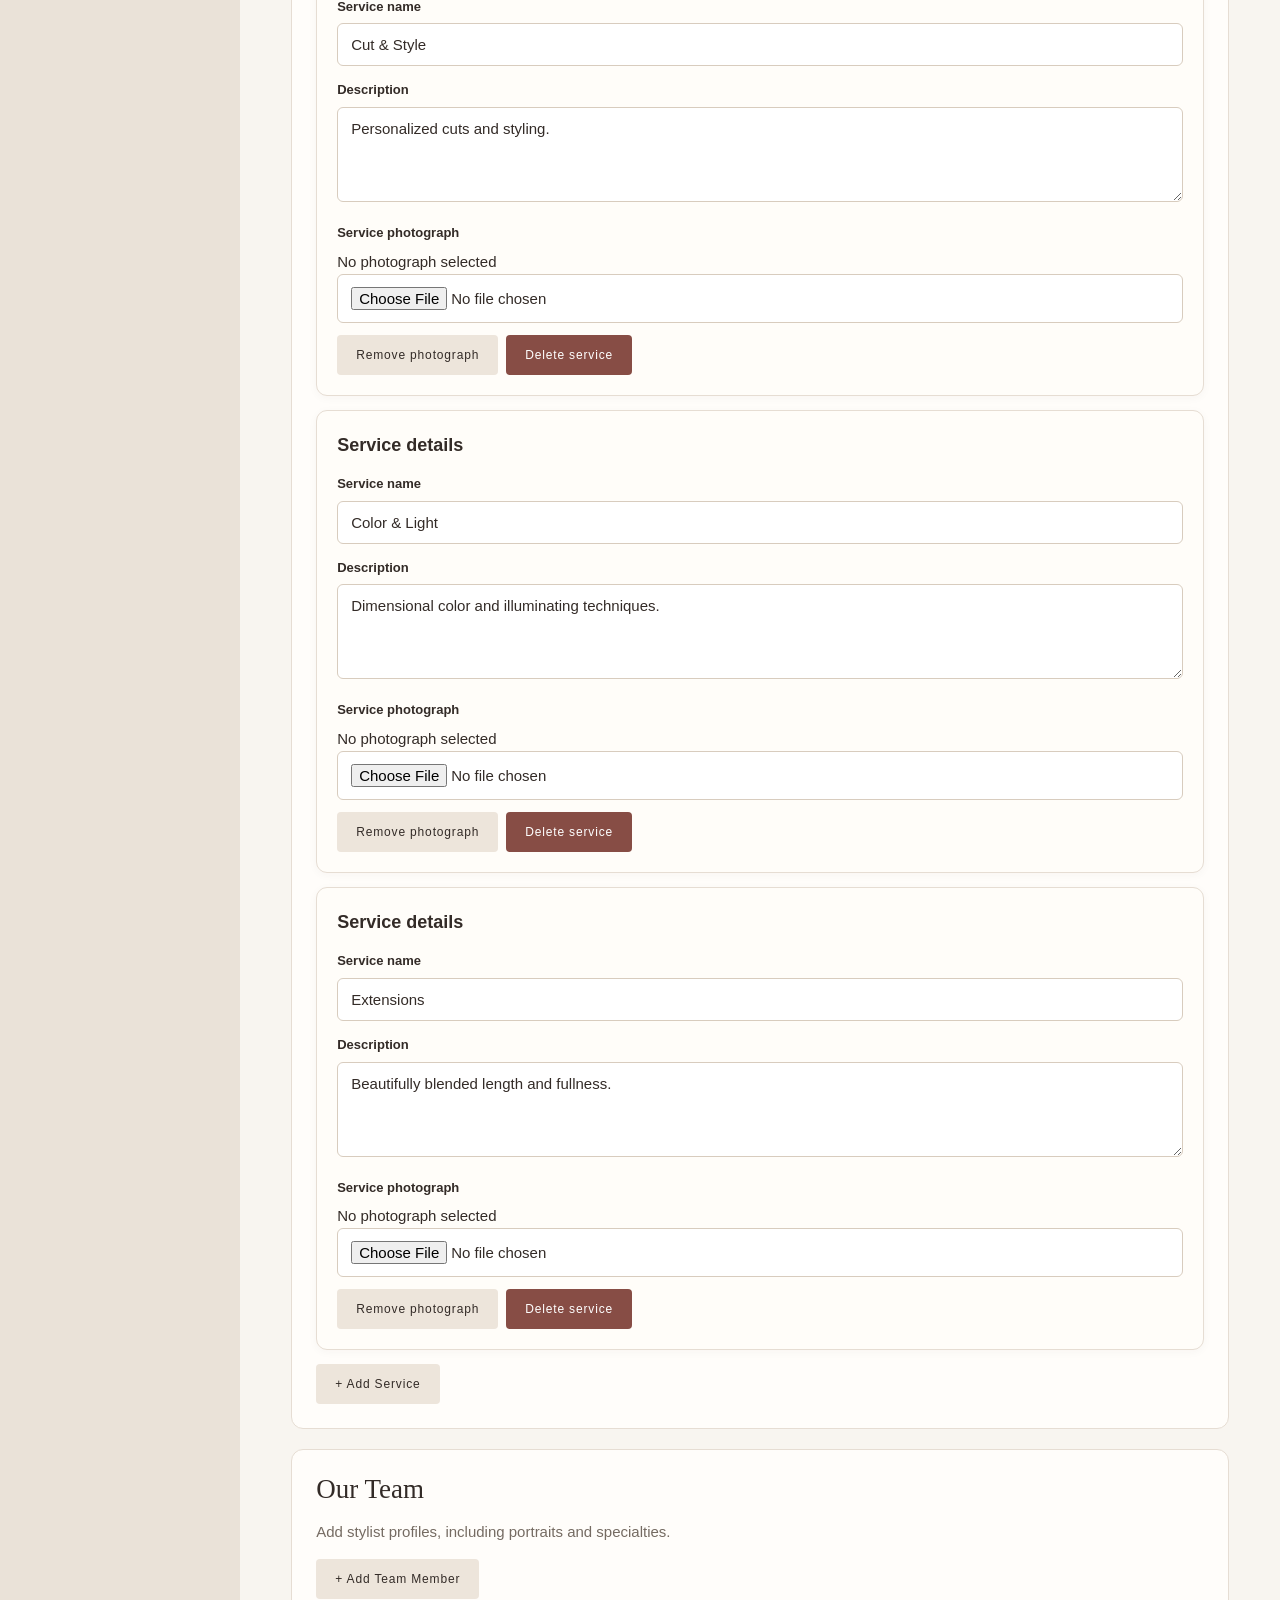
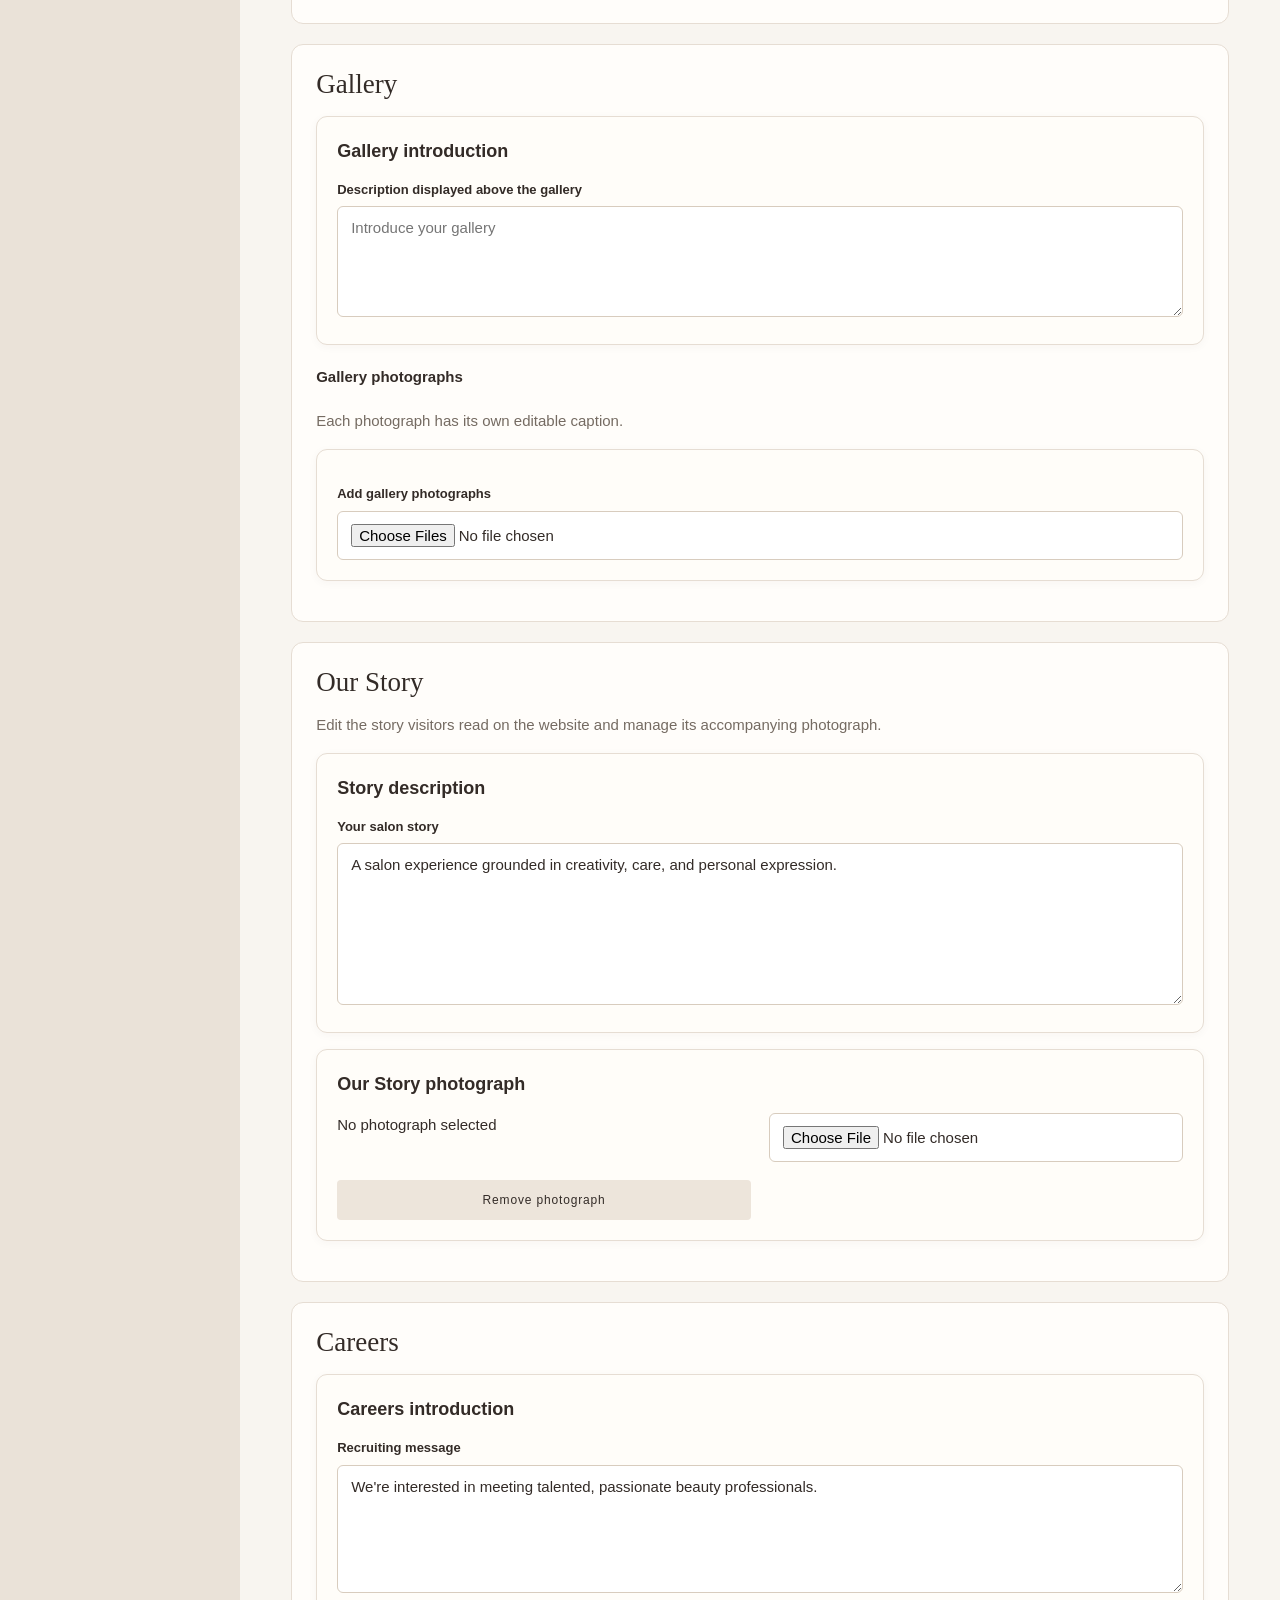
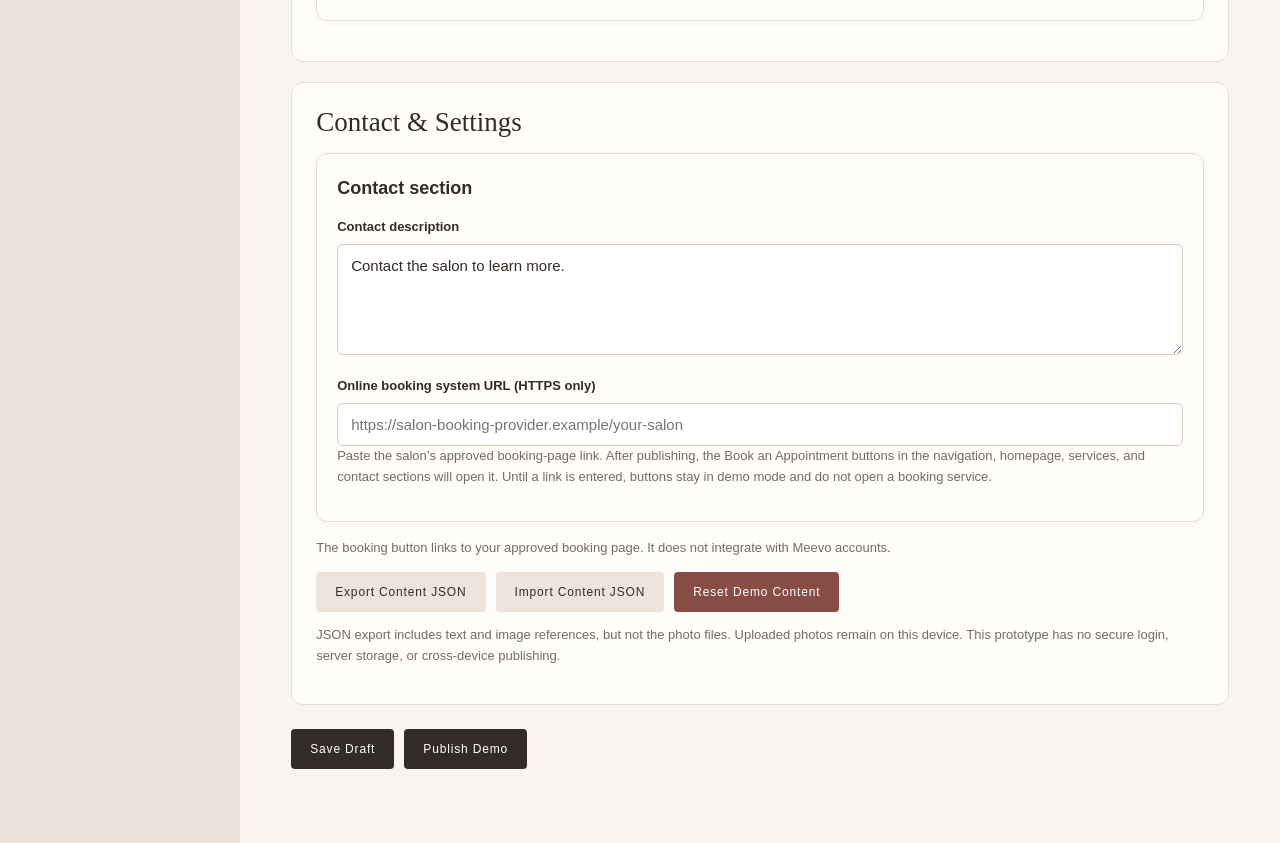
==== commit 813c3011: "Clarify where to configure booking link for all appointment buttons" ====
--- a/dashboard.html
+++ b/dashboard.html
@@ -1 +1 @@
-<!doctype html><html lang="en"><head><meta charset="utf-8"><meta name="viewport" content="width=device-width,initial-scale=1"><title>Salon Website Manager — Unofficial Concept</title><link rel="stylesheet" href="styles.css"></head><body><div class="notice">UNOFFICIAL CONCEPT · LOCAL BROWSER EDITING ONLY · NOT A SECURE PRODUCTION CMS</div><div class="app"><aside class="sidebar"><div class="tag">Website Manager</div><div class="brand">Last Tangle</div><nav id="nav"><a href="#overview" class="active">Overview</a><a href="#homepage">Homepage</a><a href="#services">Services</a><a href="#team">Our Team</a><a href="#gallery">Gallery</a><a href="#story">Our Story</a><a href="#careers">Careers</a><a href="#settings">Contact &amp; Settings</a><a href="index.html">View Website ↗</a></nav></aside><main class="workspace"><div class="tag">Your website, made simple</div><h1 style="font-size:clamp(34px,5vw,57px);margin:10px 0">Website Manager</h1><p>Update content, replace photographs, preview your changes, then publish to this browser's demonstration.</p><div class="toolbar"><button id="save">Save Draft</button><button id="publish">Publish Demo</button><a class="btn light" href="index.html?draft=1" target="_blank" rel="noopener">Preview Draft ↗</a><a class="btn light" href="index.html" target="_blank" rel="noopener">View Published ↗</a></div><div id="status" class="status" role="status" aria-live="polite"></div><section id="overview" class="panel"><h3>Overview</h3><p>Choose a section in the menu to edit. Your photos are stored in this browser, not uploaded to GitHub. Use the same device and browser to preview.</p><div class="toolbar"><span class="tag" id="teamcount"></span><span class="tag" id="gallerycount"></span><span class="tag" id="photocount"></span></div></section><section id="homepage" class="panel"><h3>Homepage</h3><p>Edit the text and photograph visitors see first.</p><div class="edit-card"><h4>Welcome &amp; headline</h4><label for="headline">Main headline</label><input id="headline"><label for="welcome">Welcome message</label><textarea id="welcome" rows="5"></textarea></div><div class="edit-card"><h4>Homepage photograph</h4><p>Upload or replace the homepage hero image.</p><div id="photo-slots" class="photo-grid"></div></div></section><section id="services" class="panel"><h3>Services</h3><p>Edit each service's name, description and photograph together. Add or remove services as offerings change.</p><div id="service-editor" class="edit-card-list"></div><button class="light" id="addservice">+ Add Service</button></section><section id="team" class="panel"><h3>Our Team</h3><p>Add stylist profiles, including portraits and specialties.</p><div id="team-editor" class="edit-card-list"></div><button class="light" id="addteam">+ Add Team Member</button></section><section id="gallery" class="panel"><h3>Gallery</h3><div class="edit-card"><h4>Gallery introduction</h4><label for="gallerydescription">Description displayed above the gallery</label><textarea id="gallerydescription" rows="5" placeholder="Introduce your gallery"></textarea></div><h4>Gallery photographs</h4><p>Each photograph has its own editable caption.</p><div id="gallery-editor" class="edit-card-list"></div><div class="edit-card"><label for="galleryupload">Add gallery photographs</label><input id="galleryupload" type="file" accept="image/*" multiple></div></section><section id="story" class="panel"><h3>Our Story</h3><p>Edit the story visitors read on the website and manage its accompanying photograph.</p><div class="edit-card"><h4>Story description</h4><label for="storyfield">Your salon story</label><textarea id="storyfield" rows="8" placeholder="Tell visitors about your salon, its history, and what makes it special."></textarea></div><div class="edit-card"><h4>Our Story photograph</h4><div id="story-photo-slot" class="photo-grid"></div></div></section><section id="careers" class="panel"><h3>Careers</h3><div class="edit-card"><h4>Careers introduction</h4><label for="careerfield">Recruiting message</label><textarea id="careerfield" rows="6"></textarea></div></section><section id="settings" class="panel"><h3>Contact &amp; Settings</h3><div class="edit-card"><h4>Contact section</h4><label for="contact">Contact description</label><textarea id="contact" rows="5"></textarea><label for="booking">Approved booking URL (HTTPS only)</label><input id="booking" type="url" placeholder="https://..."></div><p class="muted">The booking button links to your approved booking page. It does not integrate with Meevo accounts.</p><div class="toolbar"><button class="light" id="export">Export Content JSON</button><label for="importfile" style="margin:0" class="btn light">Import Content JSON</label><input id="importfile" type="file" accept=".json,application/json" style="display:none"><button class="danger" id="reset">Reset Demo Content</button></div><p class="muted">JSON export includes text and image references, but not the photo files. Uploaded photos remain on this device. This prototype has no secure login, server storage, or cross-device publishing.</p></section><div class="toolbar" style="margin:24px 0 40px"><button id="savebottom">Save Draft</button><button id="publishbottom">Publish Demo</button></div></main></div><script src="site-data.js"></script><script src="dashboard-app.js"></script></body></html>+<!doctype html><html lang="en"><head><meta charset="utf-8"><meta name="viewport" content="width=device-width,initial-scale=1"><title>Salon Website Manager — Unofficial Concept</title><link rel="stylesheet" href="styles.css"></head><body><div class="notice">UNOFFICIAL CONCEPT · LOCAL BROWSER EDITING ONLY · NOT A SECURE PRODUCTION CMS</div><div class="app"><aside class="sidebar"><div class="tag">Website Manager</div><div class="brand">Last Tangle</div><nav id="nav"><a href="#overview" class="active">Overview</a><a href="#homepage">Homepage</a><a href="#services">Services</a><a href="#team">Our Team</a><a href="#gallery">Gallery</a><a href="#story">Our Story</a><a href="#careers">Careers</a><a href="#settings">Contact &amp; Settings</a><a href="index.html">View Website ↗</a></nav></aside><main class="workspace"><div class="tag">Your website, made simple</div><h1 style="font-size:clamp(34px,5vw,57px);margin:10px 0">Website Manager</h1><p>Update content, replace photographs, preview your changes, then publish to this browser's demonstration.</p><div class="toolbar"><button id="save">Save Draft</button><button id="publish">Publish Demo</button><a class="btn light" href="index.html?draft=1" target="_blank" rel="noopener">Preview Draft ↗</a><a class="btn light" href="index.html" target="_blank" rel="noopener">View Published ↗</a></div><div id="status" class="status" role="status" aria-live="polite"></div><section id="overview" class="panel"><h3>Overview</h3><p>Choose a section in the menu to edit. Your photos are stored in this browser, not uploaded to GitHub. Use the same device and browser to preview.</p><div class="toolbar"><span class="tag" id="teamcount"></span><span class="tag" id="gallerycount"></span><span class="tag" id="photocount"></span></div></section><section id="homepage" class="panel"><h3>Homepage</h3><p>Edit the text and photograph visitors see first.</p><div class="edit-card"><h4>Welcome &amp; headline</h4><label for="headline">Main headline</label><input id="headline"><label for="welcome">Welcome message</label><textarea id="welcome" rows="5"></textarea></div><div class="edit-card"><h4>Homepage photograph</h4><p>Upload or replace the homepage hero image.</p><div id="photo-slots" class="photo-grid"></div></div></section><section id="services" class="panel"><h3>Services</h3><p>Edit each service's name, description and photograph together. Add or remove services as offerings change.</p><div id="service-editor" class="edit-card-list"></div><button class="light" id="addservice">+ Add Service</button></section><section id="team" class="panel"><h3>Our Team</h3><p>Add stylist profiles, including portraits and specialties.</p><div id="team-editor" class="edit-card-list"></div><button class="light" id="addteam">+ Add Team Member</button></section><section id="gallery" class="panel"><h3>Gallery</h3><div class="edit-card"><h4>Gallery introduction</h4><label for="gallerydescription">Description displayed above the gallery</label><textarea id="gallerydescription" rows="5" placeholder="Introduce your gallery"></textarea></div><h4>Gallery photographs</h4><p>Each photograph has its own editable caption.</p><div id="gallery-editor" class="edit-card-list"></div><div class="edit-card"><label for="galleryupload">Add gallery photographs</label><input id="galleryupload" type="file" accept="image/*" multiple></div></section><section id="story" class="panel"><h3>Our Story</h3><p>Edit the story visitors read on the website and manage its accompanying photograph.</p><div class="edit-card"><h4>Story description</h4><label for="storyfield">Your salon story</label><textarea id="storyfield" rows="8" placeholder="Tell visitors about your salon, its history, and what makes it special."></textarea></div><div class="edit-card"><h4>Our Story photograph</h4><div id="story-photo-slot" class="photo-grid"></div></div></section><section id="careers" class="panel"><h3>Careers</h3><div class="edit-card"><h4>Careers introduction</h4><label for="careerfield">Recruiting message</label><textarea id="careerfield" rows="6"></textarea></div></section><section id="settings" class="panel"><h3>Contact &amp; Settings</h3><div class="edit-card"><h4>Contact section</h4><label for="contact">Contact description</label><textarea id="contact" rows="5"></textarea><label for="booking">Online booking system URL (HTTPS only)</label><input id="booking" type="url" placeholder="https://salon-booking-provider.example/your-salon"><p class="muted">Paste the salon’s approved booking-page link. After publishing, the Book an Appointment buttons in the navigation, homepage, services, and contact sections will open it. Until a link is entered, buttons stay in demo mode and do not open a booking service.</p></div><p class="muted">The booking button links to your approved booking page. It does not integrate with Meevo accounts.</p><div class="toolbar"><button class="light" id="export">Export Content JSON</button><label for="importfile" style="margin:0" class="btn light">Import Content JSON</label><input id="importfile" type="file" accept=".json,application/json" style="display:none"><button class="danger" id="reset">Reset Demo Content</button></div><p class="muted">JSON export includes text and image references, but not the photo files. Uploaded photos remain on this device. This prototype has no secure login, server storage, or cross-device publishing.</p></section><div class="toolbar" style="margin:24px 0 40px"><button id="savebottom">Save Draft</button><button id="publishbottom">Publish Demo</button></div></main></div><script src="site-data.js"></script><script src="dashboard-app.js"></script></body></html>
--- a/styles.css
+++ b/styles.css
@@ -1 +1,11 @@
-:root{--ink:#332b27;--muted:#756b62;--bg:#f8f5f0;--paper:#fffdfa;--line:#e6ddd3;--bronze:#a48567}*{box-sizing:border-box}body{margin:0;background:var(--bg);color:var(--ink);font:15px/1.6 Arial,sans-serif}h1,h2,h3,.brand{font-family:Georgia,serif;font-weight:400;line-height:1.14}h1{font-size:clamp(40px,7vw,86px);letter-spacing:-.055em}h2{font-size:clamp(32px,5vw,55px);letter-spacing:-.04em}h3{font-size:27px}p{color:var(--muted)}a{color:inherit}.tag{font:11px Arial,sans-serif;letter-spacing:.16em;text-transform:uppercase;color:var(--bronze)}.notice{background:var(--ink);color:#f4e8d9;text-align:center;padding:9px 15px;font:11px/1.5 Arial,sans-serif;letter-spacing:.07em}.btn,button{border:0;border-radius:4px;background:var(--ink);color:white;padding:13px 19px;font:12px Arial,sans-serif;letter-spacing:.07em;cursor:pointer;text-decoration:none;display:inline-block}.btn.light,button.light{background:#ede5db;color:var(--ink)}button.danger{background:#874d45}button:focus-visible,a:focus-visible,input:focus-visible,textarea:focus-visible{outline:3px solid #b48c65;outline-offset:2px}input,textarea,select{width:100%;border:1px solid #d8ccbe;border-radius:6px;padding:12px 13px;background:#fff;color:var(--ink);font:15px Arial,sans-serif}textarea{min-height:95px;resize:vertical}label{display:block;font-weight:600;font-size:13px;margin:14px 0 6px}.sitehead{display:flex;justify-content:space-between;align-items:center;padding:21px 6%;gap:18px;border-bottom:1px solid var(--line)}.brand{font-size:27px;letter-spacing:.09em;text-decoration:none}.sitehead nav{display:flex;gap:19px;flex-wrap:wrap;font-size:12px}.sitehead nav a{text-decoration:none}.hero{min-height:560px;position:relative;display:flex;align-items:center;justify-content:center;text-align:center;padding:70px 7%;background:linear-gradient(120deg,#dfd2c1,#f4ede4)}.hero.hasphoto{color:white;background-position:center;background-size:cover}.hero.hasphoto:before{content:'';position:absolute;inset:0;background:#0006}.hero-inner{position:relative;z-index:1;max-width:850px}.hero.hasphoto p,.hero.hasphoto .tag{color:white}.hero p{max-width:600px;margin:0 auto 28px}.site-section{padding:75px 8%}.site-section.alt{background:#eee7de}.service-grid,.team-grid,.gallery-grid{display:grid;grid-template-columns:repeat(3,minmax(0,1fr));gap:20px;margin-top:30px}.service,.person,.gallerypic{background:#eee5db;overflow:hidden}.service img,.person img,.gallerypic img{display:block;width:100%;height:280px;object-fit:cover}.service .body,.person .body{padding:24px}.service h3,.person h3{margin:0 0 10px}.gallerypic img{height:230px}.empty-photo{height:280px;display:grid;place-items:center;background:linear-gradient(135deg,#e7dcd0,#d5c6b6);font-family:Georgia,serif;font-size:23px;color:#6d5c4b}.foot{background:var(--ink);color:white;padding:40px 8%;display:flex;justify-content:space-between;gap:25px;flex-wrap:wrap}.foot p{color:#e0d4c6}.app{display:grid;grid-template-columns:240px minmax(0,1fr);min-height:100vh}.sidebar{background:#eae2d8;padding:27px 18px}.sidebar nav a{display:block;padding:11px 12px;text-decoration:none;border-radius:6px;margin:3px 0;font-size:14px}.sidebar nav a:hover,.sidebar nav a.active{background:#d9cabb}.workspace{padding:34px clamp(16px,4vw,55px);max-width:1100px;width:100%;margin:auto}.panel{background:var(--paper);border:1px solid var(--line);border-radius:12px;padding:24px;margin:20px 0}.panel h3{margin:0 0 14px}.muted{font-size:13px;color:var(--muted)}.formgrid{display:grid;grid-template-columns:repeat(2,minmax(0,1fr));gap:0 18px}.toolbar{display:flex;flex-wrap:wrap;gap:10px;align-items:center}.photo-grid{display:grid;grid-template-columns:repeat(2,minmax(0,1fr));gap:18px}.photo-slot{border:1px solid var(--line);border-radius:9px;padding:14px}.photo-slot img{width:100%;height:160px;object-fit:cover;border-radius:5px}.photo-slot .placeholder{height:160px;display:grid;place-items:center;background:#eee6dd;border-radius:5px;color:var(--muted)}.photo-slot input[type=file]{font-size:12px;padding:8px}.item{border:1px solid var(--line);border-radius:8px;padding:16px;margin:12px 0}.status{font-size:13px;min-height:20px;color:#396747}.tabs{display:flex;gap:9px;flex-wrap:wrap;margin:20px 0}.tabs button{background:#e8dfd4;color:var(--ink)}.tabs button.active{background:var(--ink);color:white}.hidden{display:none!important}.previewbar{padding:10px;text-align:center;background:#e9d7bc;font:12px Arial,sans-serif}.checkboxrow{display:flex;align-items:center;gap:8px}.checkboxrow input{width:auto}@media(max-width:750px){.app{display:block}.sidebar{padding:14px}.sidebar .brand{font-size:22px}.sidebar nav{display:flex;overflow:auto;gap:3px}.sidebar nav a{white-space:nowrap;font-size:12px}.workspace{padding:22px 15px}.formgrid,.photo-grid,.service-grid,.team-grid,.gallery-grid{grid-template-columns:1fr}.sitehead{align-items:flex-start;flex-direction:column}.hero{min-height:470px}.site-section{padding:50px 6%}}+:root{--ink:#332b27;--muted:#756b62;--bg:#f8f5f0;--paper:#fffdfa;--line:#e6ddd3;--bronze:#a48567}*{box-sizing:border-box}body{margin:0;background:var(--bg);color:var(--ink);font:15px/1.6 Arial,sans-serif}h1,h2,h3,.brand{font-family:Georgia,serif;font-weight:400;line-height:1.14}h1{font-size:clamp(40px,7vw,86px);letter-spacing:-.055em}h2{font-size:clamp(32px,5vw,55px);letter-spacing:-.04em}h3{font-size:27px}p{color:var(--muted)}a{color:inherit}.tag{font:11px Arial,sans-serif;letter-spacing:.16em;text-transform:uppercase;color:var(--bronze)}.notice{background:var(--ink);color:#f4e8d9;text-align:center;padding:9px 15px;font:11px/1.5 Arial,sans-serif;letter-spacing:.07em}.btn,button{border:0;border-radius:4px;background:var(--ink);color:white;padding:13px 19px;font:12px Arial,sans-serif;letter-spacing:.07em;cursor:pointer;text-decoration:none;display:inline-block}.btn.light,button.light{background:#ede5db;color:var(--ink)}button.danger{background:#874d45}button:focus-visible,a:focus-visible,input:focus-visible,textarea:focus-visible{outline:3px solid #b48c65;outline-offset:2px}input,textarea,select{width:100%;border:1px solid #d8ccbe;border-radius:6px;padding:12px 13px;background:#fff;color:var(--ink);font:15px Arial,sans-serif}textarea{min-height:95px;resize:vertical}label{display:block;font-weight:600;font-size:13px;margin:14px 0 6px}.sitehead{display:flex;justify-content:space-between;align-items:center;padding:21px 6%;gap:18px;border-bottom:1px solid var(--line)}.brand{font-size:27px;letter-spacing:.09em;text-decoration:none}.sitehead nav{display:flex;gap:19px;flex-wrap:wrap;font-size:12px}.sitehead nav a{text-decoration:none}.hero{min-height:560px;position:relative;display:flex;align-items:center;justify-content:center;text-align:center;padding:70px 7%;background:linear-gradient(120deg,#dfd2c1,#f4ede4)}.hero.hasphoto{color:white;background-position:center;background-size:cover}.hero.hasphoto:before{content:'';position:absolute;inset:0;background:#0006}.hero-inner{position:relative;z-index:1;max-width:850px}.hero.hasphoto p,.hero.hasphoto .tag{color:white}.hero p{max-width:600px;margin:0 auto 28px}.site-section{padding:75px 8%}.site-section.alt{background:#eee7de}.service-grid,.team-grid,.gallery-grid{display:grid;grid-template-columns:repeat(3,minmax(0,1fr));gap:20px;margin-top:30px}.service,.person,.gallerypic{background:#eee5db;overflow:hidden}.service img,.person img,.gallerypic img{display:block;width:100%;height:280px;object-fit:cover}.service .body,.person .body{padding:24px}.service h3,.person h3{margin:0 0 10px}.gallerypic img{height:230px}.empty-photo{height:280px;display:grid;place-items:center;background:linear-gradient(135deg,#e7dcd0,#d5c6b6);font-family:Georgia,serif;font-size:23px;color:#6d5c4b}.foot{background:var(--ink);color:white;padding:40px 8%;display:flex;justify-content:space-between;gap:25px;flex-wrap:wrap}.foot p{color:#e0d4c6}.app{display:grid;grid-template-columns:240px minmax(0,1fr);min-height:100vh}.sidebar{background:#eae2d8;padding:27px 18px}.sidebar nav a{display:block;padding:11px 12px;text-decoration:none;border-radius:6px;margin:3px 0;font-size:14px}.sidebar nav a:hover,.sidebar nav a.active{background:#d9cabb}.workspace{padding:34px clamp(16px,4vw,55px);max-width:1100px;width:100%;margin:auto}.panel{background:var(--paper);border:1px solid var(--line);border-radius:12px;padding:24px;margin:20px 0}.panel h3{margin:0 0 14px}.muted{font-size:13px;color:var(--muted)}.formgrid{display:grid;grid-template-columns:repeat(2,minmax(0,1fr));gap:0 18px}.toolbar{display:flex;flex-wrap:wrap;gap:10px;align-items:center}.photo-grid{display:grid;grid-template-columns:repeat(2,minmax(0,1fr));gap:18px}.photo-slot{border:1px solid var(--line);border-radius:9px;padding:14px}.photo-slot img{width:100%;height:160px;object-fit:cover;border-radius:5px}.photo-slot .placeholder{height:160px;display:grid;place-items:center;background:#eee6dd;border-radius:5px;color:var(--muted)}.photo-slot input[type=file]{font-size:12px;padding:8px}.item{border:1px solid var(--line);border-radius:8px;padding:16px;margin:12px 0}.status{font-size:13px;min-height:20px;color:#396747}.tabs{display:flex;gap:9px;flex-wrap:wrap;margin:20px 0}.tabs button{background:#e8dfd4;color:var(--ink)}.tabs button.active{background:var(--ink);color:white}.hidden{display:none!important}.previewbar{padding:10px;text-align:center;background:#e9d7bc;font:12px Arial,sans-serif}.checkboxrow{display:flex;align-items:center;gap:8px}.checkboxrow input{width:auto}@media(max-width:750px){.app{display:block}.sidebar{padding:14px}.sidebar .brand{font-size:22px}.sidebar nav{display:flex;overflow:auto;gap:3px}.sidebar nav a{white-space:nowrap;font-size:12px}.workspace{padding:22px 15px}.formgrid,.photo-grid,.service-grid,.team-grid,.gallery-grid{grid-template-columns:1fr}.sitehead{align-items:flex-start;flex-direction:column}.hero{min-height:470px}.site-section{padding:50px 6%}}
+/* Consistent section-based editor cards */
+.edit-card,.edit-card-list>.item{background:#fffdf9;border:1px solid var(--line);border-radius:11px;padding:20px;margin:16px 0;box-shadow:0 2px 10px rgba(47,37,27,.035)}
+.edit-card h4,.edit-card-list>.item h4{margin:0 0 14px;font-size:18px}
+.edit-card p{margin:0 0 14px;color:var(--muted)}
+.edit-card label,.edit-card-list label{display:block;margin-top:14px}
+.edit-card input:not([type=file]),.edit-card textarea,.edit-card-list input:not([type=file]),.edit-card-list textarea{width:100%;box-sizing:border-box}
+.edit-card-list>.item{margin:14px 0}
+.edit-card-list>.item .light,.edit-card-list>.item .danger{margin-top:12px}
+.edit-card-list>.item img,.edit-card img{max-width:100%;border-radius:7px}
+@media(max-width:750px){.edit-card,.edit-card-list>.item{padding:15px}.edit-card-list>.item button{margin-left:0!important;margin-right:8px}}
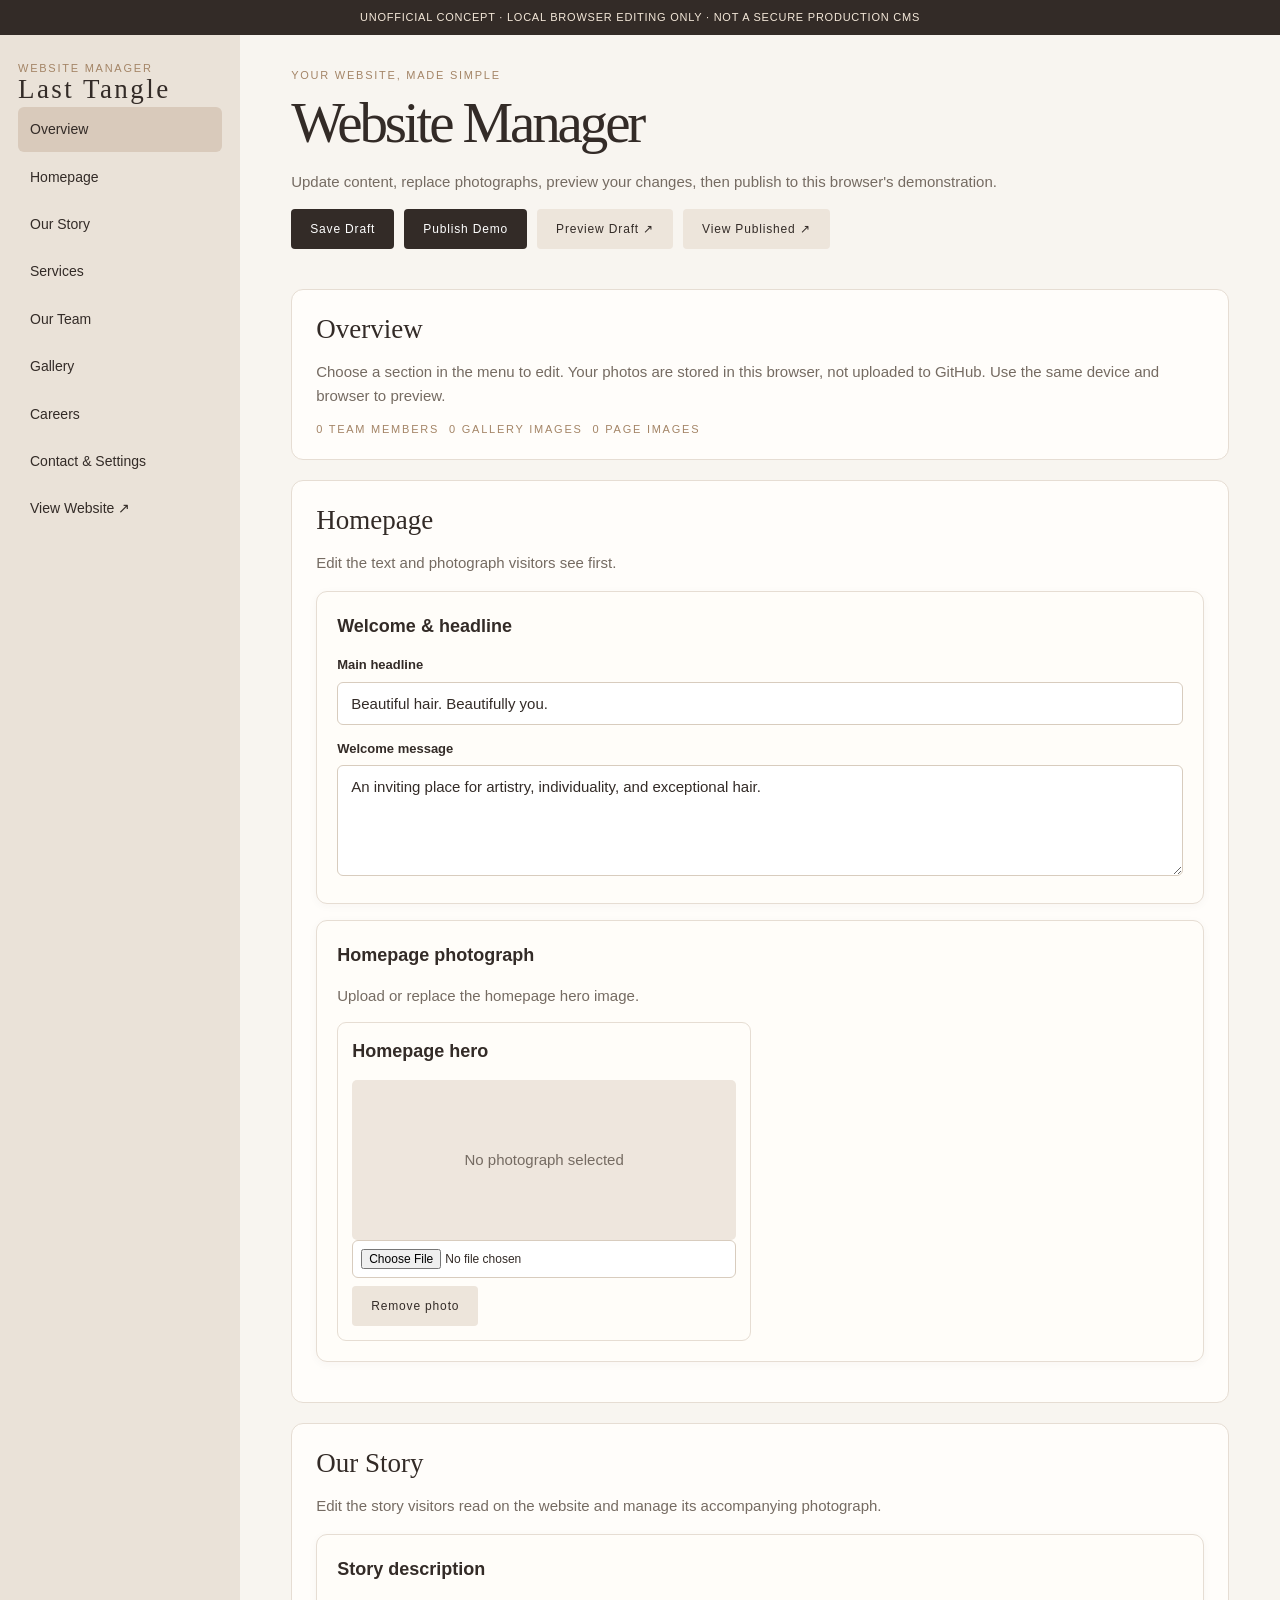
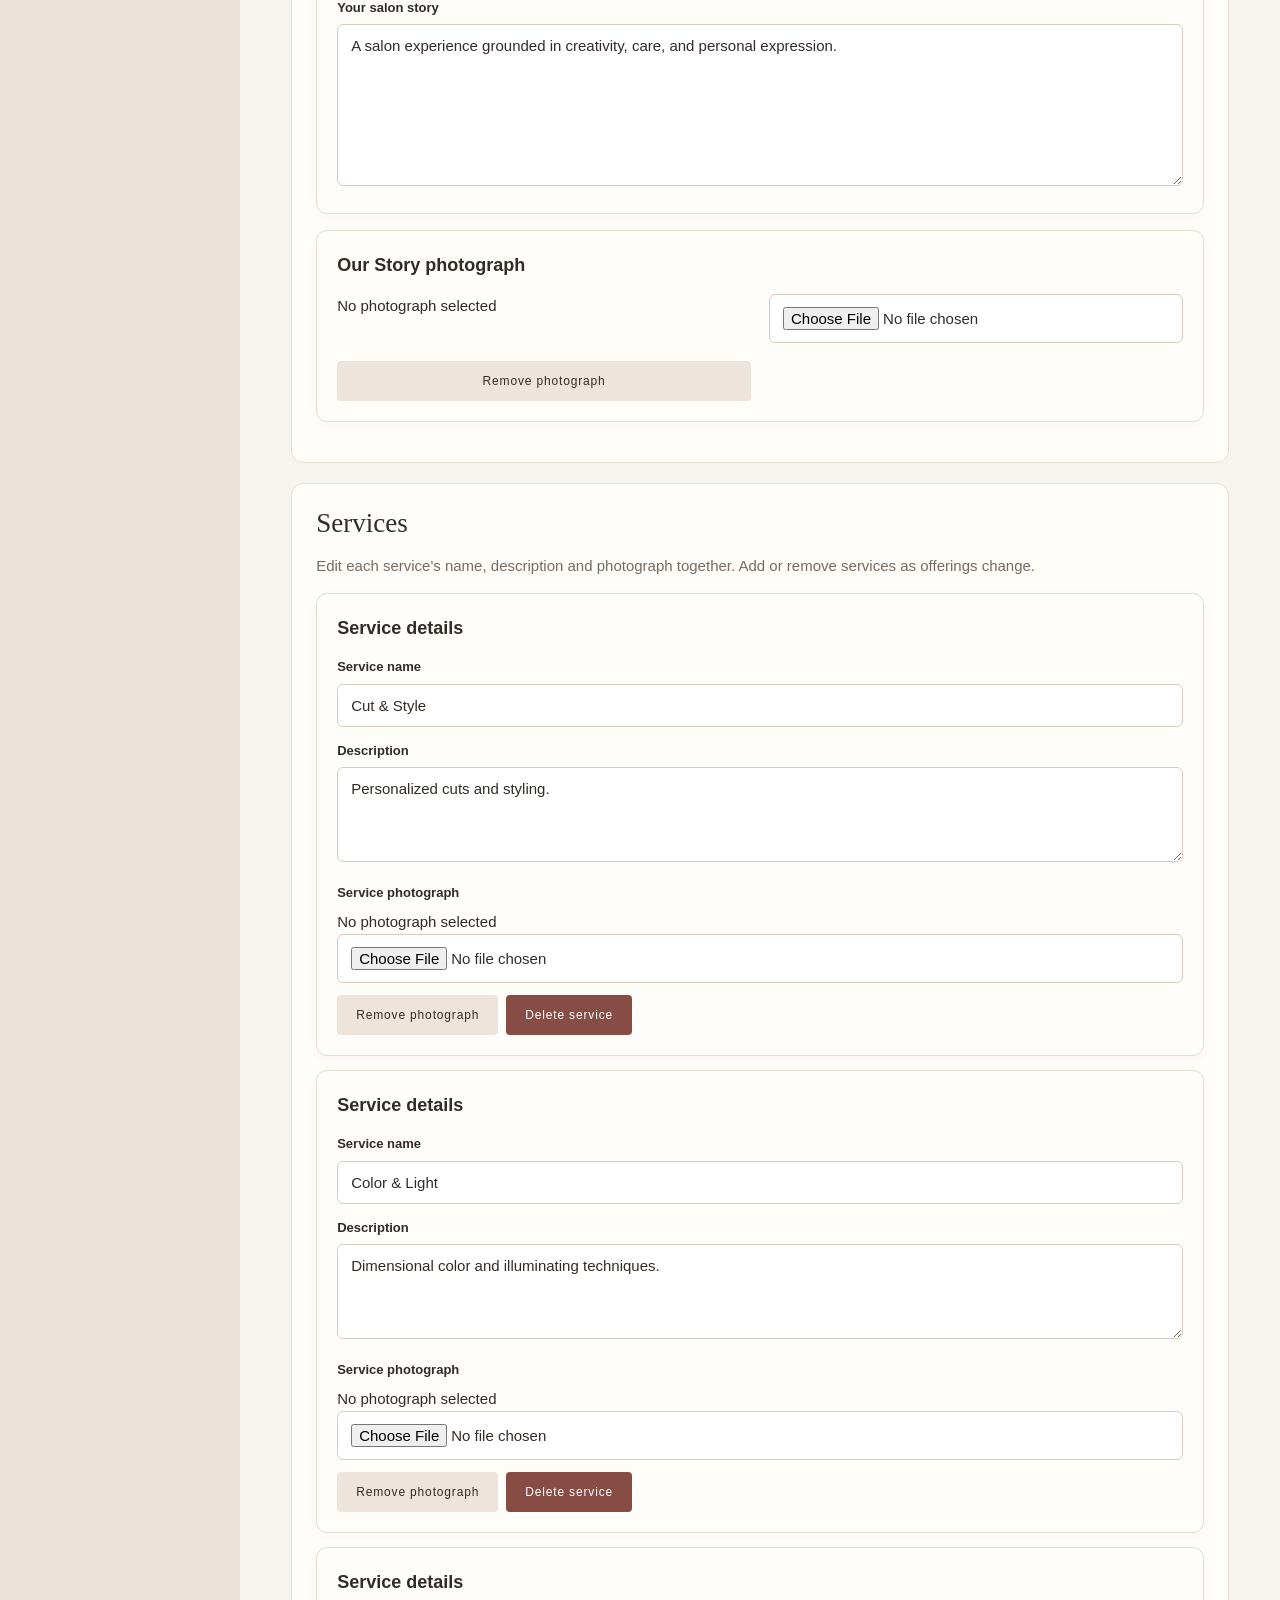
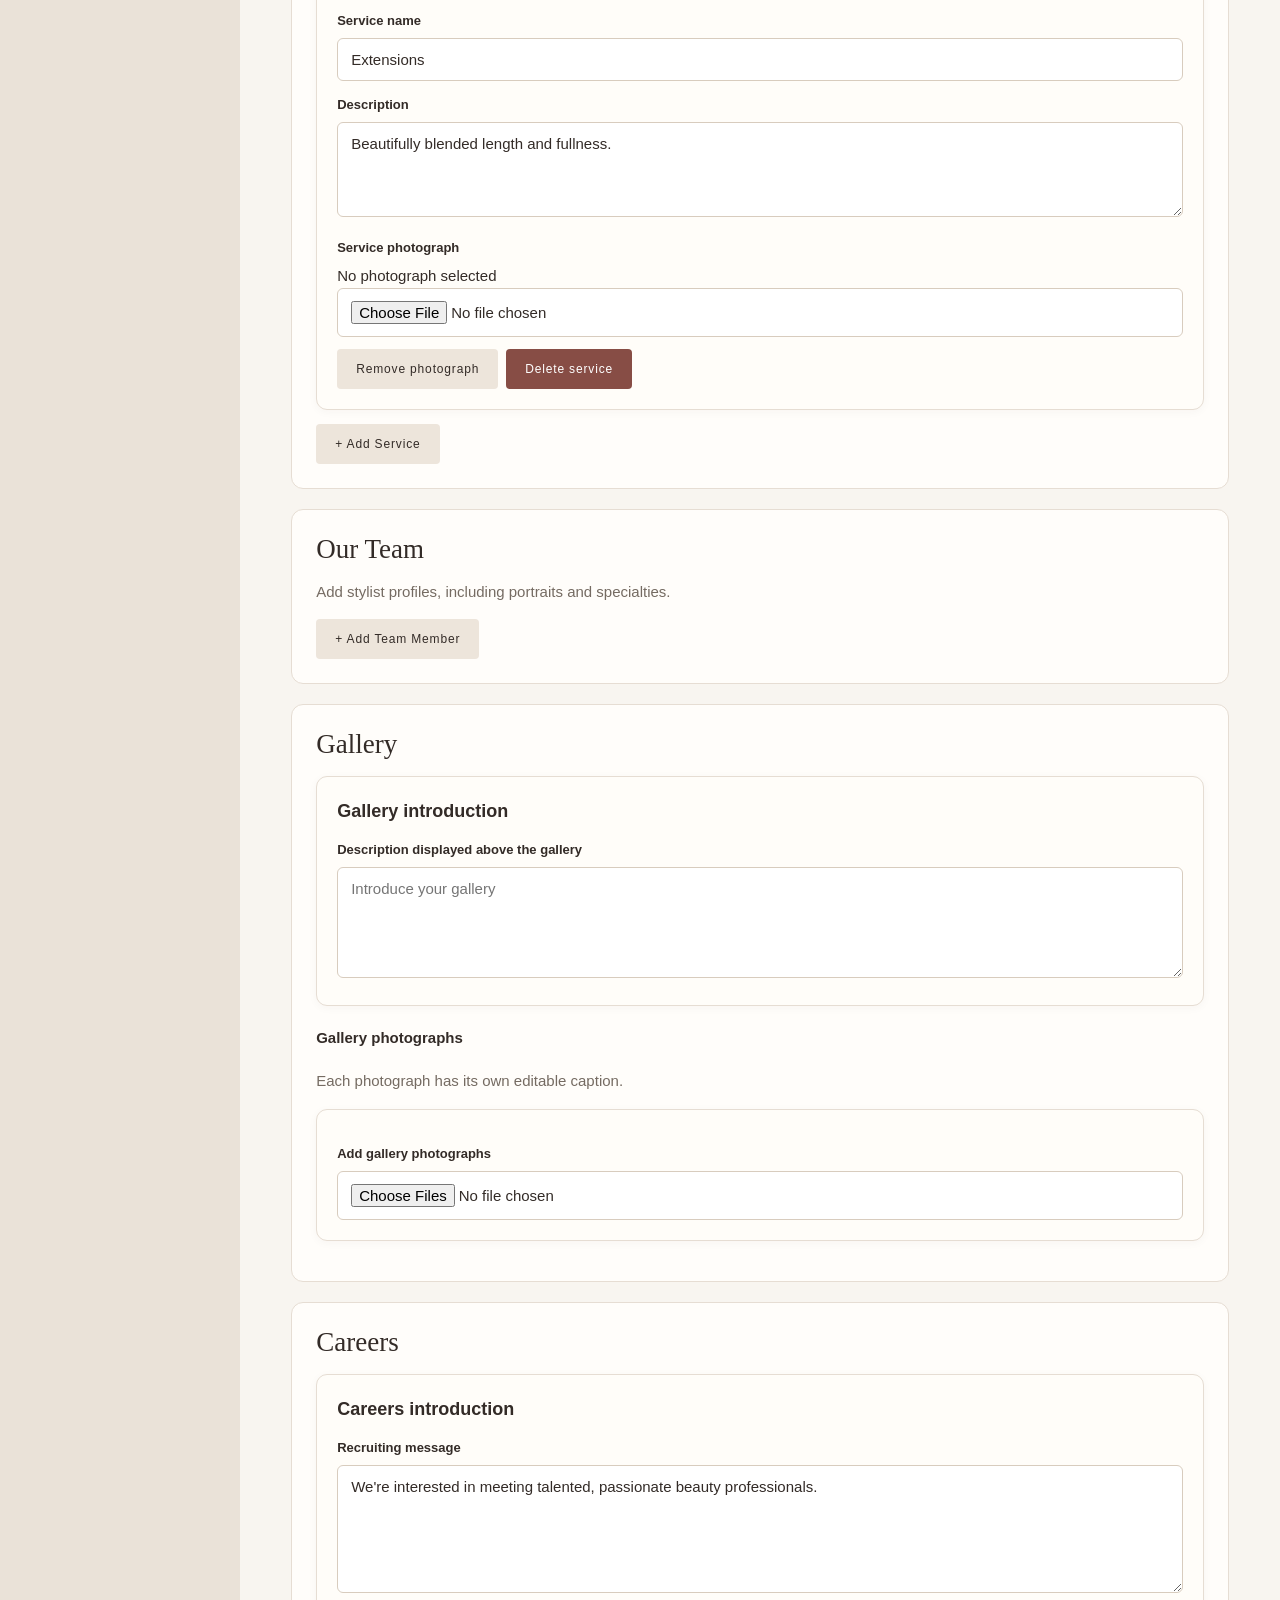
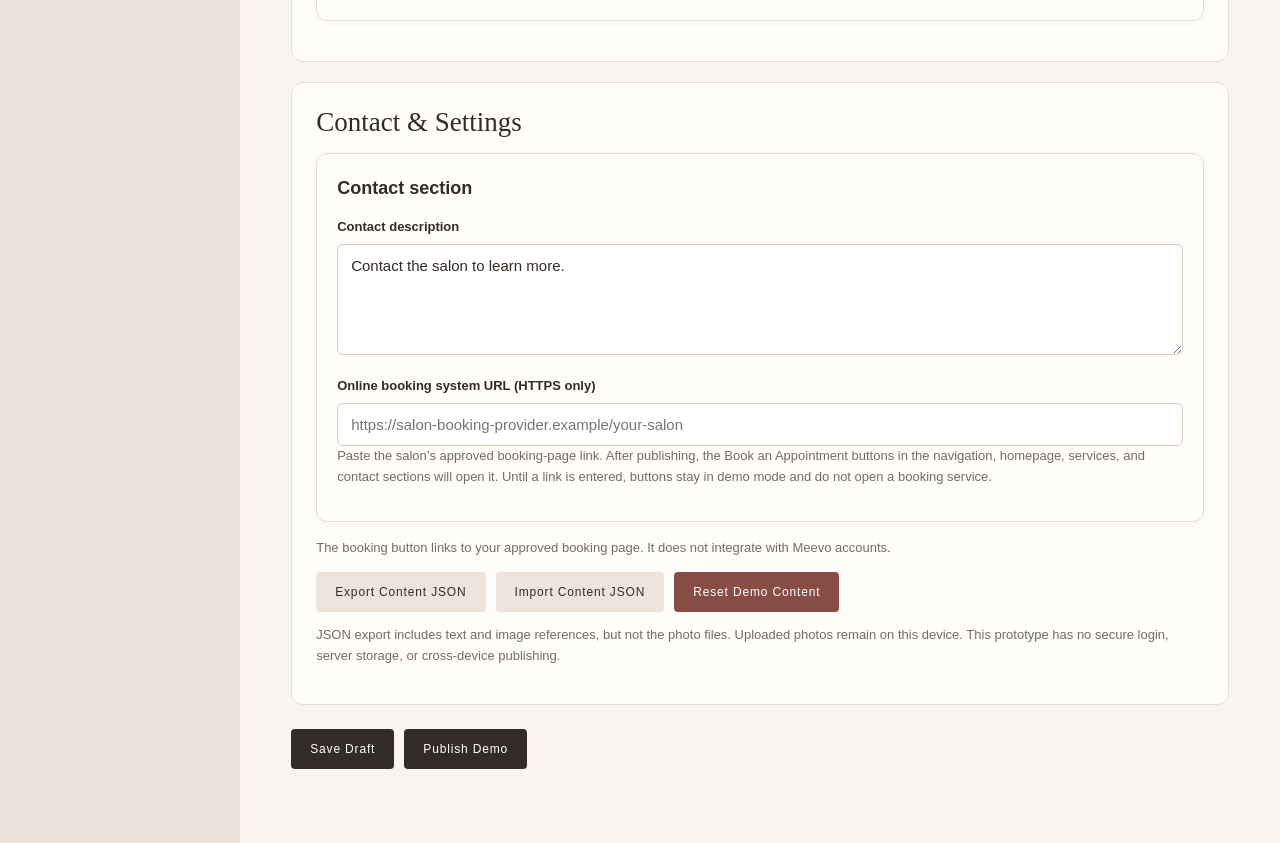
==== commit e26d61e4: "Reorder dashboard sections to match public website navigation and page flow" ====
--- a/dashboard.html
+++ b/dashboard.html
@@ -1 +1 @@
-<!doctype html><html lang="en"><head><meta charset="utf-8"><meta name="viewport" content="width=device-width,initial-scale=1"><title>Salon Website Manager — Unofficial Concept</title><link rel="stylesheet" href="styles.css"></head><body><div class="notice">UNOFFICIAL CONCEPT · LOCAL BROWSER EDITING ONLY · NOT A SECURE PRODUCTION CMS</div><div class="app"><aside class="sidebar"><div class="tag">Website Manager</div><div class="brand">Last Tangle</div><nav id="nav"><a href="#overview" class="active">Overview</a><a href="#homepage">Homepage</a><a href="#services">Services</a><a href="#team">Our Team</a><a href="#gallery">Gallery</a><a href="#story">Our Story</a><a href="#careers">Careers</a><a href="#settings">Contact &amp; Settings</a><a href="index.html">View Website ↗</a></nav></aside><main class="workspace"><div class="tag">Your website, made simple</div><h1 style="font-size:clamp(34px,5vw,57px);margin:10px 0">Website Manager</h1><p>Update content, replace photographs, preview your changes, then publish to this browser's demonstration.</p><div class="toolbar"><button id="save">Save Draft</button><button id="publish">Publish Demo</button><a class="btn light" href="index.html?draft=1" target="_blank" rel="noopener">Preview Draft ↗</a><a class="btn light" href="index.html" target="_blank" rel="noopener">View Published ↗</a></div><div id="status" class="status" role="status" aria-live="polite"></div><section id="overview" class="panel"><h3>Overview</h3><p>Choose a section in the menu to edit. Your photos are stored in this browser, not uploaded to GitHub. Use the same device and browser to preview.</p><div class="toolbar"><span class="tag" id="teamcount"></span><span class="tag" id="gallerycount"></span><span class="tag" id="photocount"></span></div></section><section id="homepage" class="panel"><h3>Homepage</h3><p>Edit the text and photograph visitors see first.</p><div class="edit-card"><h4>Welcome &amp; headline</h4><label for="headline">Main headline</label><input id="headline"><label for="welcome">Welcome message</label><textarea id="welcome" rows="5"></textarea></div><div class="edit-card"><h4>Homepage photograph</h4><p>Upload or replace the homepage hero image.</p><div id="photo-slots" class="photo-grid"></div></div></section><section id="services" class="panel"><h3>Services</h3><p>Edit each service's name, description and photograph together. Add or remove services as offerings change.</p><div id="service-editor" class="edit-card-list"></div><button class="light" id="addservice">+ Add Service</button></section><section id="team" class="panel"><h3>Our Team</h3><p>Add stylist profiles, including portraits and specialties.</p><div id="team-editor" class="edit-card-list"></div><button class="light" id="addteam">+ Add Team Member</button></section><section id="gallery" class="panel"><h3>Gallery</h3><div class="edit-card"><h4>Gallery introduction</h4><label for="gallerydescription">Description displayed above the gallery</label><textarea id="gallerydescription" rows="5" placeholder="Introduce your gallery"></textarea></div><h4>Gallery photographs</h4><p>Each photograph has its own editable caption.</p><div id="gallery-editor" class="edit-card-list"></div><div class="edit-card"><label for="galleryupload">Add gallery photographs</label><input id="galleryupload" type="file" accept="image/*" multiple></div></section><section id="story" class="panel"><h3>Our Story</h3><p>Edit the story visitors read on the website and manage its accompanying photograph.</p><div class="edit-card"><h4>Story description</h4><label for="storyfield">Your salon story</label><textarea id="storyfield" rows="8" placeholder="Tell visitors about your salon, its history, and what makes it special."></textarea></div><div class="edit-card"><h4>Our Story photograph</h4><div id="story-photo-slot" class="photo-grid"></div></div></section><section id="careers" class="panel"><h3>Careers</h3><div class="edit-card"><h4>Careers introduction</h4><label for="careerfield">Recruiting message</label><textarea id="careerfield" rows="6"></textarea></div></section><section id="settings" class="panel"><h3>Contact &amp; Settings</h3><div class="edit-card"><h4>Contact section</h4><label for="contact">Contact description</label><textarea id="contact" rows="5"></textarea><label for="booking">Online booking system URL (HTTPS only)</label><input id="booking" type="url" placeholder="https://salon-booking-provider.example/your-salon"><p class="muted">Paste the salon’s approved booking-page link. After publishing, the Book an Appointment buttons in the navigation, homepage, services, and contact sections will open it. Until a link is entered, buttons stay in demo mode and do not open a booking service.</p></div><p class="muted">The booking button links to your approved booking page. It does not integrate with Meevo accounts.</p><div class="toolbar"><button class="light" id="export">Export Content JSON</button><label for="importfile" style="margin:0" class="btn light">Import Content JSON</label><input id="importfile" type="file" accept=".json,application/json" style="display:none"><button class="danger" id="reset">Reset Demo Content</button></div><p class="muted">JSON export includes text and image references, but not the photo files. Uploaded photos remain on this device. This prototype has no secure login, server storage, or cross-device publishing.</p></section><div class="toolbar" style="margin:24px 0 40px"><button id="savebottom">Save Draft</button><button id="publishbottom">Publish Demo</button></div></main></div><script src="site-data.js"></script><script src="dashboard-app.js"></script></body></html>+<!doctype html><html lang="en"><head><meta charset="utf-8"><meta name="viewport" content="width=device-width,initial-scale=1"><title>Salon Website Manager — Unofficial Concept</title><link rel="stylesheet" href="styles.css"></head><body><div class="notice">UNOFFICIAL CONCEPT · LOCAL BROWSER EDITING ONLY · NOT A SECURE PRODUCTION CMS</div><div class="app"><aside class="sidebar"><div class="tag">Website Manager</div><div class="brand">Last Tangle</div><nav id="nav"><a href="#overview" class="active">Overview</a><a href="#homepage">Homepage</a><a href="#story">Our Story</a><a href="#services">Services</a><a href="#team">Our Team</a><a href="#gallery">Gallery</a><a href="#careers">Careers</a><a href="#settings">Contact &amp; Settings</a><a href="index.html">View Website ↗</a></nav></aside><main class="workspace"><div class="tag">Your website, made simple</div><h1 style="font-size:clamp(34px,5vw,57px);margin:10px 0">Website Manager</h1><p>Update content, replace photographs, preview your changes, then publish to this browser's demonstration.</p><div class="toolbar"><button id="save">Save Draft</button><button id="publish">Publish Demo</button><a class="btn light" href="index.html?draft=1" target="_blank" rel="noopener">Preview Draft ↗</a><a class="btn light" href="index.html" target="_blank" rel="noopener">View Published ↗</a></div><div id="status" class="status" role="status" aria-live="polite"></div><section id="overview" class="panel"><h3>Overview</h3><p>Choose a section in the menu to edit. Your photos are stored in this browser, not uploaded to GitHub. Use the same device and browser to preview.</p><div class="toolbar"><span class="tag" id="teamcount"></span><span class="tag" id="gallerycount"></span><span class="tag" id="photocount"></span></div></section><section id="homepage" class="panel"><h3>Homepage</h3><p>Edit the text and photograph visitors see first.</p><div class="edit-card"><h4>Welcome &amp; headline</h4><label for="headline">Main headline</label><input id="headline"><label for="welcome">Welcome message</label><textarea id="welcome" rows="5"></textarea></div><div class="edit-card"><h4>Homepage photograph</h4><p>Upload or replace the homepage hero image.</p><div id="photo-slots" class="photo-grid"></div></div></section><section id="story" class="panel"><h3>Our Story</h3><p>Edit the story visitors read on the website and manage its accompanying photograph.</p><div class="edit-card"><h4>Story description</h4><label for="storyfield">Your salon story</label><textarea id="storyfield" rows="8" placeholder="Tell visitors about your salon, its history, and what makes it special."></textarea></div><div class="edit-card"><h4>Our Story photograph</h4><div id="story-photo-slot" class="photo-grid"></div></div></section><section id="services" class="panel"><h3>Services</h3><p>Edit each service's name, description and photograph together. Add or remove services as offerings change.</p><div id="service-editor" class="edit-card-list"></div><button class="light" id="addservice">+ Add Service</button></section><section id="team" class="panel"><h3>Our Team</h3><p>Add stylist profiles, including portraits and specialties.</p><div id="team-editor" class="edit-card-list"></div><button class="light" id="addteam">+ Add Team Member</button></section><section id="gallery" class="panel"><h3>Gallery</h3><div class="edit-card"><h4>Gallery introduction</h4><label for="gallerydescription">Description displayed above the gallery</label><textarea id="gallerydescription" rows="5" placeholder="Introduce your gallery"></textarea></div><h4>Gallery photographs</h4><p>Each photograph has its own editable caption.</p><div id="gallery-editor" class="edit-card-list"></div><div class="edit-card"><label for="galleryupload">Add gallery photographs</label><input id="galleryupload" type="file" accept="image/*" multiple></div></section><section id="careers" class="panel"><h3>Careers</h3><div class="edit-card"><h4>Careers introduction</h4><label for="careerfield">Recruiting message</label><textarea id="careerfield" rows="6"></textarea></div></section><section id="settings" class="panel"><h3>Contact &amp; Settings</h3><div class="edit-card"><h4>Contact section</h4><label for="contact">Contact description</label><textarea id="contact" rows="5"></textarea><label for="booking">Online booking system URL (HTTPS only)</label><input id="booking" type="url" placeholder="https://salon-booking-provider.example/your-salon"><p class="muted">Paste the salon’s approved booking-page link. After publishing, the Book an Appointment buttons in the navigation, homepage, services, and contact sections will open it. Until a link is entered, buttons stay in demo mode and do not open a booking service.</p></div><p class="muted">The booking button links to your approved booking page. It does not integrate with Meevo accounts.</p><div class="toolbar"><button class="light" id="export">Export Content JSON</button><label for="importfile" style="margin:0" class="btn light">Import Content JSON</label><input id="importfile" type="file" accept=".json,application/json" style="display:none"><button class="danger" id="reset">Reset Demo Content</button></div><p class="muted">JSON export includes text and image references, but not the photo files. Uploaded photos remain on this device. This prototype has no secure login, server storage, or cross-device publishing.</p></section><div class="toolbar" style="margin:24px 0 40px"><button id="savebottom">Save Draft</button><button id="publishbottom">Publish Demo</button></div></main></div><script src="site-data.js"></script><script src="dashboard-app.js"></script></body></html>
--- a/styles.css
+++ b/styles.css
@@ -9,3 +9,5 @@
 .edit-card-list>.item .light,.edit-card-list>.item .danger{margin-top:12px}
 .edit-card-list>.item img,.edit-card img{max-width:100%;border-radius:7px}
 @media(max-width:750px){.edit-card,.edit-card-list>.item{padding:15px}.edit-card-list>.item button{margin-left:0!important;margin-right:8px}}
+
+.booking-nav{border:1px solid currentColor;border-radius:5px;padding:8px 12px!important;font-weight:600}.booking-cta{text-align:center;margin:32px 0 0}#booking-unconfigured{padding:12px 16px;border:1px solid var(--line);border-radius:8px}
